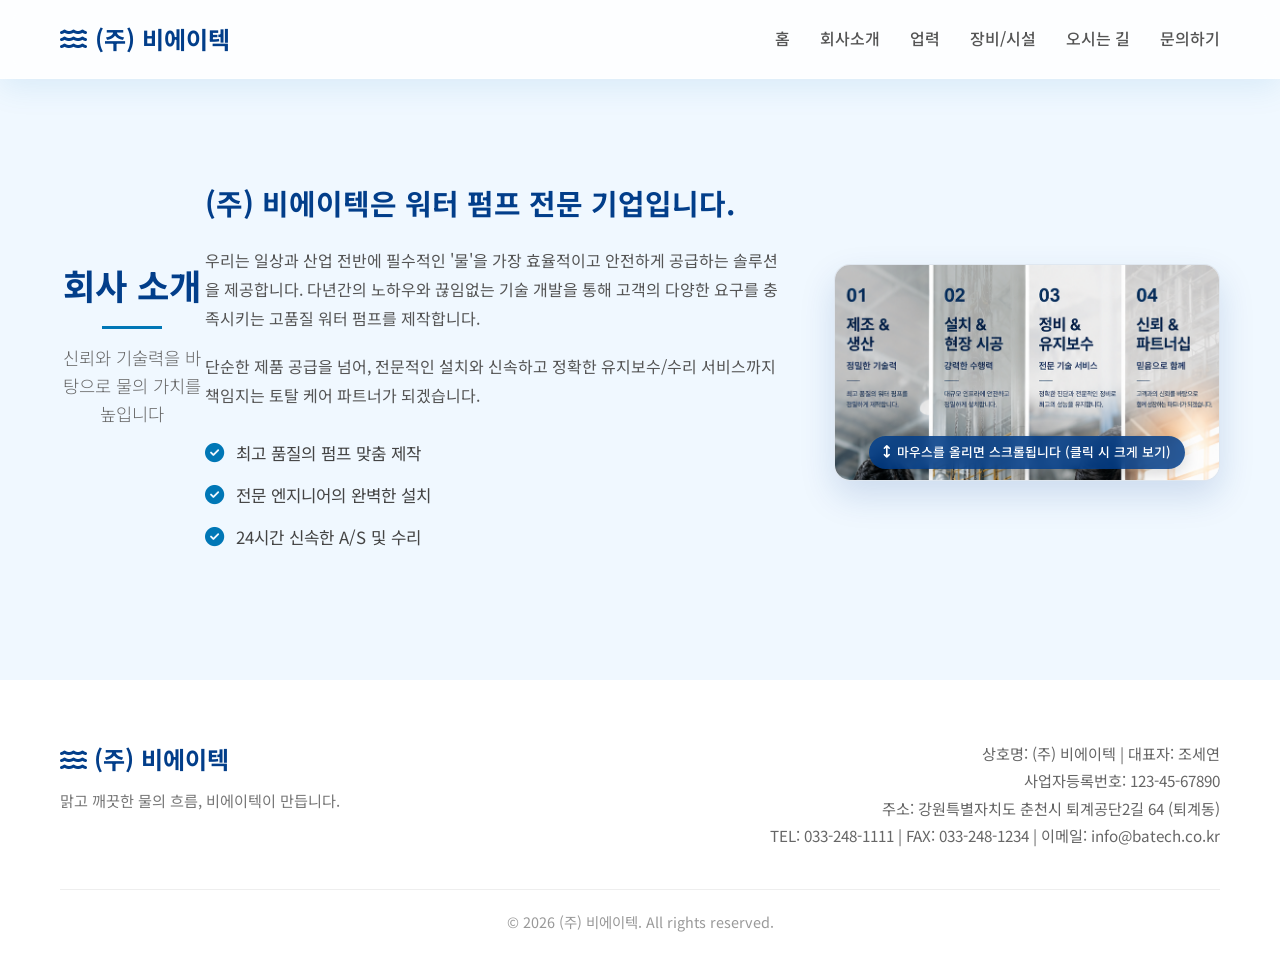
==== about.html @ a134749d "변경4" ====
<!DOCTYPE html>
<html lang="ko">
<head>
    <meta charset="UTF-8">
    <meta name="viewport" content="width=device-width, initial-scale=1.0">
    <title>(주) 비에이텍 | 회사소개</title>
    <link rel="stylesheet" href="style.css">
    <link rel="preconnect" href="https://fonts.googleapis.com">
    <link rel="preconnect" href="https://fonts.gstatic.com" crossorigin>
    <link href="https://fonts.googleapis.com/css2?family=Noto+Sans+KR:wght@300;400;500;700&display=swap" rel="stylesheet">
    <link rel="stylesheet" href="https://cdnjs.cloudflare.com/ajax/libs/font-awesome/6.4.0/css/all.min.css">
</head>
<body>
    <header id="header">
        <div class="container">
            <div class="logo">
                <a href="index.html"><i class="fa-solid fa-water"></i> (주) 비에이텍</a>
            </div>
            <nav class="nav-menu">
                <ul>
                    <li><a href="index.html">홈</a></li>
                    <li><a href="about.html" class="active">회사소개</a></li>
                    <li><a href="history.html">업력</a></li>
                    <li><a href="facilities.html">장비/시설</a></li>
                    <li><a href="location.html">오시는 길</a></li>
                    <li><a href="contact.html">문의하기</a></li>
                </ul>
            </nav>
            <div class="mobile-menu-btn">
                <i class="fa-solid fa-bars"></i>
            </div>
        </div>
    </header>

    <main class="page-main">
        <section id="about" class="section">
            <div class="container">
                <div class="section-header reveal">
                    <h2>회사 소개</h2>
                    <p>신뢰와 기술력을 바탕으로 물의 가치를 높입니다</p>
                </div>
                <div class="about-content grid-2 reveal">
                    <div class="about-text">
                        <h3>(주) 비에이텍은 워터 펌프 전문 기업입니다.</h3>
                        <p>우리는 일상과 산업 전반에 필수적인 '물'을 가장 효율적이고 안전하게 공급하는 솔루션을 제공합니다. 다년간의 노하우와 끊임없는 기술 개발을 통해 고객의 다양한 요구를 충족시키는 고품질 워터 펌프를 제작합니다.</p>
                        <p>단순한 제품 공급을 넘어, 전문적인 설치와 신속하고 정확한 유지보수/수리 서비스까지 책임지는 토탈 케어 파트너가 되겠습니다.</p>
                        <ul class="feature-list">
                            <li><i class="fa-solid fa-check-circle"></i> 최고 품질의 펌프 맞춤 제작</li>
                            <li><i class="fa-solid fa-check-circle"></i> 전문 엔지니어의 완벽한 설치</li>
                            <li><i class="fa-solid fa-check-circle"></i> 24시간 신속한 A/S 및 수리</li>
                        </ul>
                    </div>
                    <div class="about-image">
                        <div class="interactive-16-9-container" id="about-image-container">
                            <img src="about-image.png" alt="(주) 비에이텍 서비스 소개" class="scrolling-img" id="about-scrolling-img">
                            <div class="container-overlay">
                                <div class="zoom-icon">
                                    <i class="fa-solid fa-magnifying-glass-plus"></i>
                                </div>
                            </div>
                            <div class="hover-badge">
                                <i class="fa-solid fa-arrows-up-down"></i> 마우스를 올리면 스크롤됩니다 (클릭 시 크게 보기)
                            </div>
                        </div>
                    </div>
                </div>
            </div>
        </section>
    </main>

    <footer>
        <div class="container">
            <div class="footer-content">
                <div class="footer-logo">
                    <h2><i class="fa-solid fa-water"></i> (주) 비에이텍</h2>
                    <p>맑고 깨끗한 물의 흐름, 비에이텍이 만듭니다.</p>
                </div>
                <div class="footer-info">
                    <p>상호명: (주) 비에이텍 | 대표자: 조세연</p>
                    <p>사업자등록번호: 123-45-67890</p>
                    <p>주소: 강원특별자치도 춘천시 퇴계공단2길 64 (퇴계동)</p>
                    <p>TEL: 033-248-1111 | FAX: 033-248-1234 | 이메일: info@batech.co.kr</p>
                </div>
            </div>
            <div class="footer-bottom">
                <p>&copy; 2026 (주) 비에이텍. All rights reserved.</p>
            </div>
        </div>
    </footer>

    <!-- Lightbox Modal -->
    <div id="lightbox" class="lightbox-modal">
        <div class="lightbox-content-wrapper">
            <button id="lightbox-close" class="lightbox-close-btn" aria-label="닫기">
                <i class="fa-solid fa-xmark"></i>
            </button>
            <div class="lightbox-scroll-container">
                <img src="about-image.png" alt="(주) 비에이텍 서비스 소개 상세" class="lightbox-img">
            </div>
            <div class="lightbox-caption">
                (주) 비에이텍 서비스 소개 상세 (마우스 스크롤하여 전체 보기)
            </div>
        </div>
    </div>

    <script src="script.js"></script>
</body>
</html>
---- style.css ----
/* CSS Variables */
:root {
    --primary-color: #0077b6;
    --primary-light: #0096c7;
    --primary-dark: #023e8a;
    --secondary-color: #48cae4;
    --text-color: #333333;
    --text-light: #f8f9fa;
    --bg-light: #f0f8ff;
    --glass-bg: rgba(255, 255, 255, 0.85);
    --glass-border: rgba(255, 255, 255, 0.2);
    --glass-shadow: 0 8px 32px 0 rgba(0, 119, 182, 0.1);
}

/* Global Styles */
* {
    margin: 0;
    padding: 0;
    box-sizing: border-box;
    font-family: 'Noto Sans KR', sans-serif;
}

body {
    color: var(--text-color);
    background-color: var(--bg-light);
    line-height: 1.6;
    overflow-x: hidden;
}

a {
    text-decoration: none;
    color: inherit;
    transition: color 0.3s ease;
}

ul {
    list-style: none;
}

.container {
    max-width: 1200px;
    margin: 0 auto;
    padding: 0 20px;
    display: flex;
    justify-content: space-between;
    align-items: center;
}

/* Header */
#header {
    position: fixed;
    top: 0;
    left: 0;
    width: 100%;
    z-index: 1000;
    padding: 20px 0;
    background: var(--glass-bg);
    backdrop-filter: blur(10px);
    -webkit-backdrop-filter: blur(10px);
    border-bottom: 1px solid var(--glass-border);
    box-shadow: var(--glass-shadow);
    transition: all 0.3s ease;
}

.logo a {
    font-size: 1.5rem;
    font-weight: 700;
    color: var(--primary-dark);
    display: flex;
    align-items: center;
    gap: 8px;
}

.nav-menu ul {
    display: flex;
    gap: 30px;
}

.nav-menu a {
    font-weight: 500;
    color: #555;
    position: relative;
    padding-bottom: 5px;
}

.nav-menu a::after {
    content: '';
    position: absolute;
    width: 0;
    height: 2px;
    bottom: 0;
    left: 0;
    background-color: var(--primary-color);
    transition: width 0.3s ease;
}

.nav-menu a:hover {
    color: var(--primary-color);
}

.nav-menu a:hover::after {
    width: 100%;
}

.mobile-menu-btn {
    display: none;
    font-size: 1.5rem;
    color: var(--primary-dark);
    cursor: pointer;
}

/* Hero Section */
.hero {
    position: relative;
    height: 100vh;
    display: flex;
    align-items: center;
    justify-content: center;
    background-image: url('물.png');
    background-size: cover;
    background-position: center;
    background-attachment: fixed;
    color: var(--text-light);
    text-align: center;
    padding-top: 80px; /* offset for header */
}

.hero-overlay {
    position: absolute;
    top: 0;
    left: 0;
    width: 100%;
    height: 100%;
    background: linear-gradient(135deg, rgba(2, 62, 138, 0.7) 0%, rgba(0, 119, 182, 0.4) 100%);
    z-index: 1;
}

.hero-content {
    position: relative;
    z-index: 2;
    max-width: 800px;
    padding: 0 20px;
    animation: fadeInUp 1s ease-out forwards;
}

.hero-content h1 {
    font-size: 4rem;
    font-weight: 700;
    margin-bottom: 20px;
    line-height: 1.2;
    text-shadow: 0 4px 15px rgba(0,0,0,0.3);
}

.highlight {
    color: var(--secondary-color);
    position: relative;
    display: inline-block;
}

.hero-content p {
    font-size: 1.2rem;
    font-weight: 300;
    margin-bottom: 40px;
    opacity: 0.9;
    text-shadow: 0 2px 10px rgba(0,0,0,0.3);
}

.btn-primary {
    display: inline-block;
    padding: 15px 40px;
    background: linear-gradient(90deg, var(--primary-color), var(--primary-light));
    color: white;
    font-size: 1.1rem;
    font-weight: 500;
    border-radius: 50px;
    box-shadow: 0 10px 20px rgba(0, 119, 182, 0.3);
    transition: transform 0.3s ease, box-shadow 0.3s ease;
}

.btn-primary:hover {
    transform: translateY(-3px);
    box-shadow: 0 15px 25px rgba(0, 119, 182, 0.5);
    color: white;
}

/* Wave Animation */
.wave-container {
    position: absolute;
    bottom: 0;
    left: 0;
    width: 100%;
    overflow: hidden;
    line-height: 0;
    z-index: 2;
}

.waves {
    position: relative;
    width: 100%;
    height: 15vh;
    margin-bottom: -7px;
    min-height: 100px;
    max-height: 150px;
}

.parallax > use {
    animation: move-forever 25s cubic-bezier(.55,.5,.45,.5) infinite;
}
.parallax > use:nth-child(1) { animation-delay: -2s; animation-duration: 7s; }
.parallax > use:nth-child(2) { animation-delay: -3s; animation-duration: 10s; }
.parallax > use:nth-child(3) { animation-delay: -4s; animation-duration: 13s; }
.parallax > use:nth-child(4) { animation-delay: -5s; animation-duration: 20s; }

@keyframes move-forever {
    0% { transform: translate3d(-90px,0,0); }
    100% { transform: translate3d(85px,0,0); }
}

@keyframes fadeInUp {
    from {
        opacity: 0;
        transform: translateY(30px);
    }
    to {
        opacity: 1;
        transform: translateY(0);
    }
}

/* Footer */
footer {
    background-color: white;
    padding: 60px 0 20px;
    color: #555;
}

footer .container {
    flex-direction: column;
    align-items: flex-start;
}

.footer-content {
    display: flex;
    justify-content: space-between;
    width: 100%;
    margin-bottom: 40px;
    flex-wrap: wrap;
    gap: 30px;
}

.footer-logo h2 {
    color: var(--primary-dark);
    margin-bottom: 10px;
    font-size: 1.5rem;
}

.footer-logo p {
    font-size: 0.95rem;
    color: #777;
}

.footer-info {
    text-align: right;
}

.footer-info p {
    font-size: 0.95rem;
    line-height: 1.8;
    color: #666;
}

.footer-bottom {
    width: 100%;
    text-align: center;
    padding-top: 20px;
    border-top: 1px solid #eee;
    font-size: 0.9rem;
    color: #999;
}

/* Responsive */
@media (max-width: 768px) {
    .nav-menu { display: none; }
    .nav-menu.active {
        display: block !important;
        position: absolute;
        top: 100%;
        left: 0;
        width: 100%;
        background: var(--glass-bg);
        backdrop-filter: blur(10px);
        -webkit-backdrop-filter: blur(10px);
        border-bottom: 1px solid var(--glass-border);
        box-shadow: var(--glass-shadow);
        padding: 20px;
        z-index: 999;
    }
    .nav-menu.active ul {
        flex-direction: column;
        gap: 15px;
        align-items: center;
    }
    .mobile-menu-btn { display: block; }
    .hero-content h1 { font-size: 2.5rem; }
    .hero-content p { font-size: 1rem; }
    .footer-content { flex-direction: column; }
    .footer-info { text-align: left; }
    .waves { height: 40px; min-height: 40px; }
}

/* Page Layout & General Subpage Styles */
.page-main {
    padding-top: 100px;
    min-height: calc(100vh - 220px);
}
.section {
    padding: 80px 0;
}
.section-header {
    text-align: center;
    margin-bottom: 60px;
}
.section-header h2 {
    font-size: 2.2rem;
    color: var(--primary-dark);
    margin-bottom: 15px;
    font-weight: 700;
    position: relative;
    display: inline-block;
    padding-bottom: 15px;
}
.section-header h2::after {
    content: '';
    position: absolute;
    width: 60px;
    height: 3px;
    bottom: 0;
    left: 50%;
    transform: translateX(-50%);
    background-color: var(--primary-color);
}
.section-header p {
    font-size: 1.1rem;
    color: #666;
    font-weight: 300;
}
.grid-2 {
    display: grid;
    grid-template-columns: 1.2fr 0.8fr;
    gap: 50px;
    align-items: center;
}
@media (max-width: 992px) {
    .grid-2 {
        grid-template-columns: 1fr;
        gap: 40px;
    }
}

/* About Page Text & List Styles */
.about-text h3 {
    font-size: 1.8rem;
    color: var(--primary-dark);
    margin-bottom: 20px;
}
.about-text p {
    margin-bottom: 20px;
    color: #555;
    line-height: 1.8;
}
.feature-list {
    margin-top: 30px;
}
.feature-list li {
    display: flex;
    align-items: center;
    gap: 12px;
    margin-bottom: 15px;
    font-size: 1.05rem;
    color: #444;
}
.feature-list li i {
    color: var(--primary-color);
    font-size: 1.2rem;
}

/* 16:9 Interactive Scrolling Image Container */
.about-image {
    position: relative;
    width: 100%;
    max-width: 500px;
    margin: 0 auto;
}
.interactive-16-9-container {
    position: relative;
    width: 100%;
    aspect-ratio: 16 / 9;
    overflow: hidden;
    border-radius: 16px;
    box-shadow: 0 15px 35px rgba(2, 62, 138, 0.15);
    border: 1px solid rgba(2, 62, 138, 0.1);
    cursor: pointer;
    background-color: #f8fafc;
}
.scrolling-img {
    width: 100%;
    height: auto;
    position: absolute;
    top: 0;
    left: 0;
    transition: transform 8s cubic-bezier(0.25, 0.46, 0.45, 0.94); /* Smooth ease-out curve */
    pointer-events: none;
}
.hover-badge {
    position: absolute;
    bottom: 12px;
    left: 50%;
    transform: translateX(-50%);
    background: rgba(2, 62, 138, 0.85);
    color: white;
    padding: 6px 14px;
    border-radius: 30px;
    font-size: 0.8rem;
    font-weight: 500;
    pointer-events: none;
    backdrop-filter: blur(5px);
    -webkit-backdrop-filter: blur(5px);
    box-shadow: 0 4px 15px rgba(0,0,0,0.15);
    transition: opacity 0.3s ease, transform 0.3s ease;
    display: flex;
    align-items: center;
    gap: 6px;
    white-space: nowrap;
    z-index: 10;
}
.interactive-16-9-container:hover .hover-badge {
    opacity: 0;
    transform: translate(-50%, 10px);
}
.container-overlay {
    position: absolute;
    top: 0;
    left: 0;
    width: 100%;
    height: 100%;
    background: rgba(2, 62, 138, 0.08);
    opacity: 0;
    transition: opacity 0.3s ease;
    display: flex;
    align-items: center;
    justify-content: center;
    pointer-events: none;
    z-index: 5;
}
.interactive-16-9-container:hover .container-overlay {
    opacity: 1;
}
.zoom-icon {
    background: white;
    color: var(--primary-dark);
    width: 48px;
    height: 48px;
    border-radius: 50%;
    display: flex;
    align-items: center;
    justify-content: center;
    font-size: 1.1rem;
    box-shadow: 0 4px 12px rgba(0,0,0,0.15);
    transform: scale(0.8);
    transition: transform 0.3s cubic-bezier(0.175, 0.885, 0.32, 1.275);
}
.interactive-16-9-container:hover .zoom-icon {
    transform: scale(1);
}

/* Lightbox Modal */
.lightbox-modal {
    position: fixed;
    top: 0;
    left: 0;
    width: 100%;
    height: 100%;
    background-color: rgba(15, 23, 42, 0.95);
    z-index: 2000;
    display: none;
    opacity: 0;
    transition: opacity 0.3s ease;
    justify-content: center;
    align-items: center;
}
.lightbox-modal.active {
    display: flex;
    opacity: 1;
}
.lightbox-content-wrapper {
    position: relative;
    max-width: 90%;
    max-height: 90%;
    width: 500px;
    height: 100%;
    display: flex;
    flex-direction: column;
    align-items: center;
    justify-content: center;
}
.lightbox-scroll-container {
    max-height: 80vh;
    width: 100%;
    overflow-y: auto;
    display: flex;
    justify-content: center;
    border-radius: 12px;
    box-shadow: 0 25px 50px -12px rgba(0, 0, 0, 0.5);
    background: rgba(255,255,255,0.02);
    padding: 15px;
    border: 1px solid rgba(255, 255, 255, 0.1);
}
.lightbox-scroll-container::-webkit-scrollbar {
    width: 6px;
}
.lightbox-scroll-container::-webkit-scrollbar-track {
    background: rgba(255, 255, 255, 0.05);
}
.lightbox-scroll-container::-webkit-scrollbar-thumb {
    background: rgba(255, 255, 255, 0.2);
    border-radius: 4px;
}
.lightbox-scroll-container::-webkit-scrollbar-thumb:hover {
    background: rgba(255, 255, 255, 0.4);
}
.lightbox-img {
    width: 100%;
    height: auto;
    border-radius: 4px;
}
.lightbox-close-btn {
    position: absolute;
    top: -45px;
    right: 0;
    background: none;
    border: none;
    color: white;
    font-size: 2rem;
    cursor: pointer;
    transition: color 0.3s ease, transform 0.2s ease;
    display: flex;
    align-items: center;
    justify-content: center;
    width: 35px;
    height: 35px;
}
.lightbox-close-btn:hover {
    color: var(--secondary-color);
    transform: scale(1.1);
}
.lightbox-caption {
    color: #cbd5e1;
    margin-top: 15px;
    font-size: 0.9rem;
    text-align: center;
    font-weight: 300;
}

/* History (Timeline) Page Styles */
.timeline {
    position: relative;
    max-width: 800px;
    margin: 0 auto;
    padding: 40px 0;
}
.timeline::after {
    content: '';
    position: absolute;
    width: 2px;
    background-color: var(--primary-light);
    top: 0;
    bottom: 0;
    left: 50%;
    margin-left: -1px;
}
.timeline-item {
    padding: 10px 40px;
    position: relative;
    background-color: inherit;
    width: 50%;
    box-sizing: border-box;
}
.timeline-item:nth-child(even) {
    left: 50%;
}
.timeline-item:nth-child(odd) {
    left: 0;
    text-align: right;
}
.timeline-dot {
    width: 14px;
    height: 14px;
    position: absolute;
    background-color: white;
    border: 3px solid var(--primary-color);
    border-radius: 50%;
    top: 22px;
    z-index: 1;
    transition: all 0.3s ease;
}
.timeline-item:nth-child(even) .timeline-dot {
    left: -7px;
}
.timeline-item:nth-child(odd) .timeline-dot {
    right: -7px;
}
.timeline-item:hover .timeline-dot {
    background-color: var(--primary-light);
    transform: scale(1.3);
}
.timeline-content {
    padding: 20px 30px;
    background-color: white;
    position: relative;
    border-radius: 12px;
    box-shadow: 0 4px 20px rgba(0, 119, 182, 0.05);
    border: 1px solid rgba(0, 119, 182, 0.05);
    transition: transform 0.3s ease;
}
.timeline-item:hover .timeline-content {
    transform: translateY(-3px);
}
.timeline-content h3 {
    font-size: 1.4rem;
    color: var(--primary-dark);
    margin-bottom: 8px;
    font-weight: 700;
}
.timeline-content p {
    color: #666;
    font-size: 0.95rem;
}
@media (max-width: 768px) {
    .timeline::after {
        left: 31px;
    }
    .timeline-item {
        width: 100%;
        padding-left: 60px;
        padding-right: 20px;
    }
    .timeline-item:nth-child(even) {
        left: 0;
    }
    .timeline-item:nth-child(odd) {
        left: 0;
        text-align: left;
    }
    .timeline-item:nth-child(even) .timeline-dot,
    .timeline-item:nth-child(odd) .timeline-dot {
        left: 24px;
    }
}

/* Facilities Page Styles */
.gallery-grid {
    display: grid;
    grid-template-columns: repeat(2, 1fr);
    gap: 30px;
    max-width: 1000px;
    margin: 0 auto;
}
.gallery-item {
    border-radius: 16px;
    overflow: hidden;
    box-shadow: 0 5px 15px rgba(0,0,0,0.04);
    border: 1px solid rgba(0,0,0,0.02);
    transition: transform 0.3s cubic-bezier(0.25, 0.46, 0.45, 0.94), box-shadow 0.3s ease;
}
.gallery-item:hover {
    transform: translateY(-5px);
    box-shadow: 0 12px 25px rgba(0, 119, 182, 0.1);
}
.gallery-placeholder {
    height: 240px;
    background: linear-gradient(135deg, #e0f2fe 0%, #bae6fd 100%);
    display: flex;
    flex-direction: column;
    justify-content: center;
    align-items: center;
    gap: 15px;
    color: var(--primary-dark);
}
.gallery-placeholder i {
    font-size: 3rem;
    transition: transform 0.3s ease;
}
.gallery-item:hover .gallery-placeholder i {
    transform: scale(1.1);
}
.gallery-placeholder span {
    font-weight: 600;
    font-size: 1.1rem;
}
@media (max-width: 600px) {
    .gallery-grid {
        grid-template-columns: 1fr;
    }
}

/* Location Page Styles */
.location-container {
    max-width: 1000px;
    margin: 0 auto;
}
.map-wrapper {
    height: 400px;
    border-radius: 16px;
    overflow: hidden;
    box-shadow: 0 10px 25px rgba(0,0,0,0.05);
    border: 1px solid rgba(0,0,0,0.05);
}
.location-info {
    display: flex;
    flex-direction: column;
    gap: 25px;
}
.info-item {
    display: flex;
    gap: 20px;
    align-items: flex-start;
    padding: 15px;
    background-color: white;
    border-radius: 12px;
    box-shadow: 0 4px 15px rgba(0,0,0,0.02);
    border: 1px solid rgba(0,0,0,0.02);
}
.info-item i {
    font-size: 1.3rem;
    color: var(--primary-color);
    background-color: #e0f2fe;
    width: 44px;
    height: 44px;
    border-radius: 50%;
    display: flex;
    align-items: center;
    justify-content: center;
    flex-shrink: 0;
}
.info-item h4 {
    font-size: 1.1rem;
    color: var(--primary-dark);
    margin-bottom: 5px;
    font-weight: 600;
}
.info-item p {
    color: #666;
    font-size: 0.95rem;
    line-height: 1.5;
}

/* Contact Page Styles */
.contact-container {
    max-width: 1000px;
    margin: 0 auto;
}
.contact-details {
    display: flex;
    flex-direction: column;
    gap: 30px;
}
.contact-card {
    background-color: white;
    padding: 30px;
    border-radius: 16px;
    box-shadow: 0 4px 20px rgba(0,0,0,0.03);
    border: 1px solid rgba(0,0,0,0.02);
    text-align: center;
}
.contact-card i {
    font-size: 2rem;
    color: var(--primary-color);
    margin-bottom: 15px;
}
.contact-card h3 {
    font-size: 1.3rem;
    color: var(--primary-dark);
    margin-bottom: 10px;
}
.contact-card p {
    font-size: 1.5rem;
    color: var(--primary-color);
    font-weight: 700;
    margin-bottom: 5px;
}
.contact-card span {
    color: #888;
    font-size: 0.85rem;
}
.contact-form {
    background-color: white;
    padding: 40px;
    border-radius: 16px;
    box-shadow: 0 10px 30px rgba(0,0,0,0.05);
    border: 1px solid rgba(0,0,0,0.02);
}
.form-group {
    margin-bottom: 20px;
}
.form-group label {
    display: block;
    font-weight: 500;
    margin-bottom: 8px;
    color: #444;
}
.form-group input,
.form-group select,
.form-group textarea {
    width: 100%;
    padding: 12px 15px;
    border: 1px solid #e2e8f0;
    border-radius: 8px;
    font-size: 0.95rem;
    transition: border-color 0.3s ease, box-shadow 0.3s ease;
}
.form-group input:focus,
.form-group select:focus,
.form-group textarea:focus {
    outline: none;
    border-color: var(--primary-color);
    box-shadow: 0 0 0 3px rgba(0, 119, 182, 0.1);
}
.btn-block {
    width: 100%;
    display: block;
    text-align: center;
    border: none;
    cursor: pointer;
}

/* Scroll reveal animations class */
.reveal {
    opacity: 0;
    transform: translateY(30px);
    transition: opacity 0.8s cubic-bezier(0.25, 0.46, 0.45, 0.94), transform 0.8s cubic-bezier(0.25, 0.46, 0.45, 0.94);
}
.reveal.active {
    opacity: 1;
    transform: translateY(0);
}

/* Helper classes */
.bg-light {
    background-color: #f8fafc;
}

/* History Assets Section Styles */
#history-assets {
    padding: 80px 0;
    background-color: white;
}
.flex-column {
    flex-direction: column;
    align-items: center;
    width: 100%;
}
.assets-grid {
    display: grid;
    grid-template-columns: repeat(3, 1fr);
    gap: 30px;
    width: 100%;
    margin-top: 20px;
}
.assets-item {
    display: flex;
    flex-direction: column;
    align-items: center;
}
.assets-item h3 {
    font-size: 1.3rem;
    color: var(--primary-dark);
    margin-bottom: 25px;
    font-weight: 600;
    text-align: center;
}

/* Certificate Overlay Styling with Container Queries */
.certificate-wrapper {
    position: relative;
    width: 100%;
    max-width: 480px;
    margin: 0 auto;
    cursor: pointer;
}
.certificate-card {
    container-type: inline-size;
    position: relative;
    width: 100%;
    aspect-ratio: 1 / 1.414;
    background-image: url('certificate.png');
    background-size: cover;
    background-position: center;
    border-radius: 16px;
    box-shadow: 0 15px 35px rgba(2, 62, 138, 0.15);
    border: 1px solid rgba(2, 62, 138, 0.1);
    box-sizing: border-box;
    font-family: 'Noto Sans KR', sans-serif;
    color: #111;
    transition: transform 0.3s cubic-bezier(0.25, 0.46, 0.45, 0.94), box-shadow 0.3s ease;
}
.certificate-wrapper:hover .certificate-card {
    transform: translateY(-5px);
    box-shadow: 0 20px 40px rgba(2, 62, 138, 0.25);
}
.certificate-wrapper .hover-badge {
    opacity: 0.85;
    bottom: 12px;
}
.certificate-wrapper:hover .hover-badge {
    opacity: 0;
    transform: translate(-50%, 10px);
}

/* Certificate Text Layout */
.cert-no {
    position: absolute;
    top: 7.2%;
    right: 8.5%;
    font-size: 2.8cqw;
    color: #555;
    font-weight: 300;
}
.cert-serial {
    position: absolute;
    top: 14.5%;
    left: 8.5%;
    font-size: 3.2cqw;
    font-weight: 500;
    color: #222;
}
.cert-title {
    position: absolute;
    top: 19.8%;
    left: 50%;
    transform: translateX(-50%);
    width: 83%;
    text-align: center;
    font-size: 5cqw;
    font-weight: 700;
    letter-spacing: 0.1cqw;
    color: #000;
    padding-bottom: 2%;
}
.cert-details {
    position: absolute;
    top: 31.5%;
    left: 8.5%;
    width: 83%;
    display: flex;
    flex-direction: column;
    gap: 3.8cqw;
}
.cert-row {
    display: flex;
    font-size: 3.7cqw;
    line-height: 1.4;
    align-items: flex-start;
}
.cert-label {
    width: 20%;
    font-weight: 700;
    color: #000;
    text-align-last: justify;
    margin-right: 2%;
}
.cert-value {
    width: 78%;
    font-weight: 500;
    color: #222;
    word-break: keep-all;
}
.cert-body {
    position: absolute;
    top: 60.5%;
    left: 8.5%;
    width: 83%;
    font-size: 3.8cqw;
    line-height: 1.8;
    text-align: justify;
    text-indent: 4cqw;
    font-weight: 500;
    color: #222;
    word-break: keep-all;
}
.cert-date {
    position: absolute;
    top: 78.5%;
    left: 50%;
    transform: translateX(-50%);
    font-size: 4cqw;
    font-weight: 700;
    letter-spacing: 0.2cqw;
    color: #111;
}

@media (max-width: 992px) {
    .assets-grid {
        grid-template-columns: repeat(2, 1fr);
        gap: 30px;
    }
}

@media (max-width: 768px) {
    .assets-grid {
        grid-template-columns: 1fr;
        gap: 40px;
    }
}

/* KC Certificate Styles */
#kc-card {
    background-image: url('kc.png');
}

/* ISO 9001 Certificate Styles */
#iso9001-card {
    background-image: url('iso9001.webp');
}
.kc-paper-size {
    display: none;
}

/* History layout customization for single line map */
.history-map-wrapper {
    width: 100%;
    max-width: 900px;
    margin: 0 auto 50px auto;
}
.history-map-wrapper h3 {
    font-size: 1.3rem;
    color: var(--primary-dark);
    margin-bottom: 25px;
    font-weight: 600;
    text-align: center;
}

/* Certificate Download Actions */
.certificate-actions {
    margin-top: 20px;
    width: 100%;
    display: flex;
    justify-content: center;
}
.btn-cert-download {
    display: inline-flex;
    align-items: center;
    gap: 8px;
    padding: 10px 24px;
    background-color: var(--primary-color);
    color: white;
    font-size: 0.95rem;
    font-weight: 500;
    border-radius: 8px;
    box-shadow: 0 4px 10px rgba(0, 119, 182, 0.15);
    transition: background-color 0.3s ease, transform 0.2s ease, box-shadow 0.3s ease;
    border: none;
    cursor: pointer;
    text-decoration: none;
}
.btn-cert-download:hover {
    background-color: var(--primary-dark);
    transform: translateY(-2px);
    box-shadow: 0 6px 15px rgba(0, 119, 182, 0.25);
    color: white;
}
.btn-cert-download i {
    font-size: 1.1rem;
}
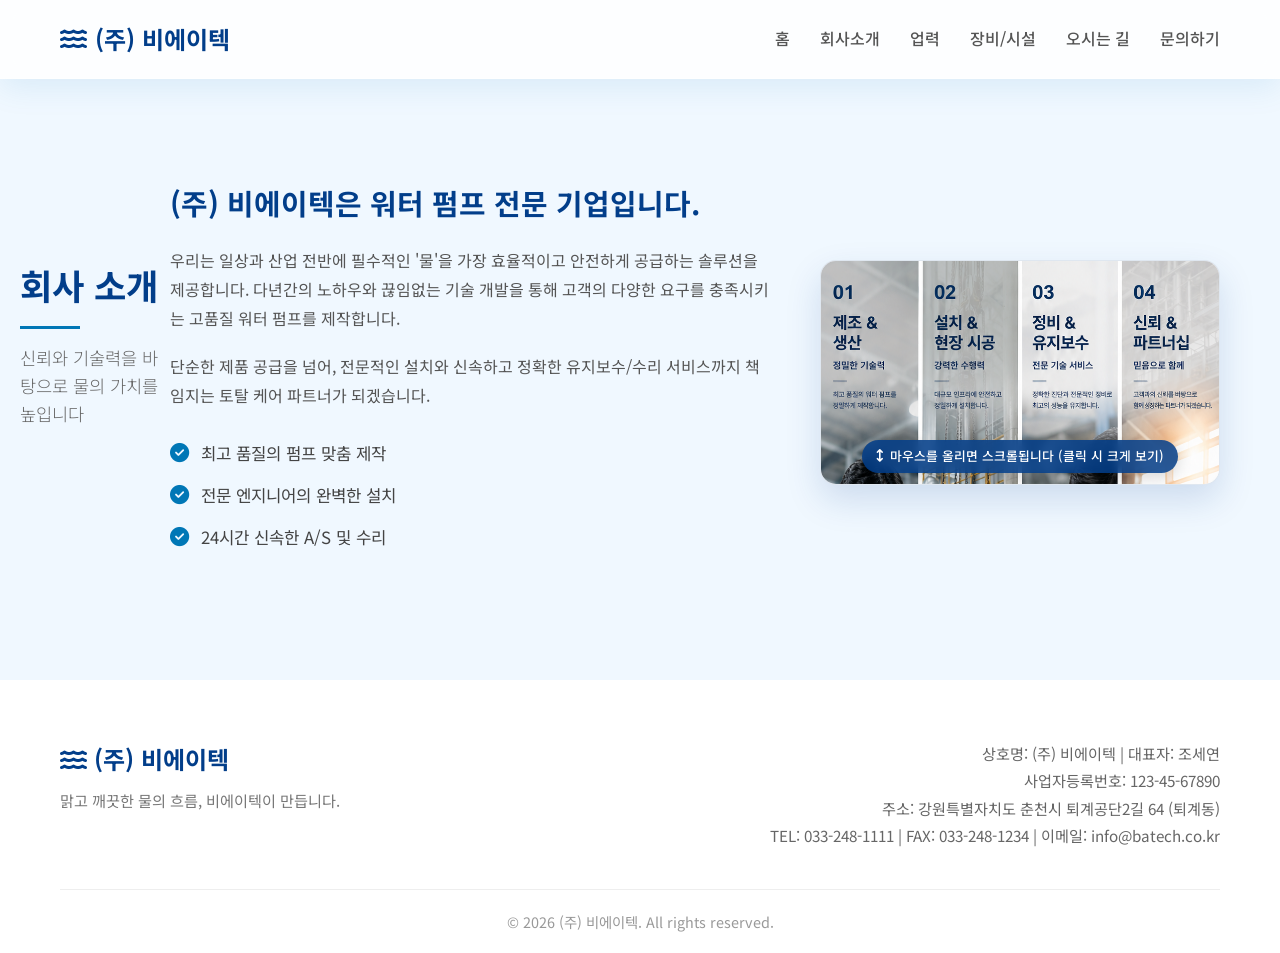
==== commit 75a2e76f: "변경5" ====
--- a/about.html
+++ b/about.html
@@ -35,7 +35,7 @@
     <main class="page-main">
         <section id="about" class="section">
             <div class="container">
-                <div class="section-header reveal">
+                <div class="section-header reveal section-header-left">
                     <h2>회사 소개</h2>
                     <p>신뢰와 기술력을 바탕으로 물의 가치를 높입니다</p>
                 </div>
--- a/style.css
+++ b/style.css
@@ -344,6 +344,16 @@
     color: #666;
     font-weight: 300;
 }
+.section-header-left {
+    text-align: left;
+}
+.section-header-left h2::after {
+    left: 0;
+    transform: none;
+}
+#about .section-header-left {
+    margin-left: -40px;
+}
 .grid-2 {
     display: grid;
     grid-template-columns: 1.2fr 0.8fr;
@@ -1072,3 +1082,198 @@
     font-size: 1.1rem;
 }
 
+/* Helper */
+.hidden {
+    display: none !important;
+}
+.border-top {
+    border-top: 1px solid rgba(0, 119, 182, 0.08);
+}
+
+/* Maintenance Guide Cards */
+.guides-grid {
+    display: grid;
+    grid-template-columns: repeat(3, 1fr);
+    gap: 24px;
+    width: 100%;
+    max-width: 1000px;
+    margin: 0 auto;
+}
+.guide-card {
+    display: flex;
+    flex-direction: column;
+    align-items: center;
+    text-align: center;
+    padding: 32px 24px;
+    background: white;
+    border-radius: 16px;
+    box-shadow: 0 5px 15px rgba(0, 0, 0, 0.04);
+    border: 1px solid rgba(0, 119, 182, 0.08);
+    transition: transform 0.3s cubic-bezier(0.25, 0.46, 0.45, 0.94), box-shadow 0.3s ease;
+    color: var(--text-color);
+}
+.guide-card:hover {
+    transform: translateY(-5px);
+    box-shadow: 0 12px 25px rgba(0, 119, 182, 0.12);
+    color: var(--text-color);
+}
+.guide-card-icon {
+    width: 64px;
+    height: 64px;
+    border-radius: 50%;
+    background: linear-gradient(135deg, #e0f2fe 0%, #bae6fd 100%);
+    display: flex;
+    align-items: center;
+    justify-content: center;
+    margin-bottom: 16px;
+    color: var(--primary-dark);
+    font-size: 1.6rem;
+    transition: transform 0.3s ease;
+}
+.guide-card:hover .guide-card-icon {
+    transform: scale(1.08);
+}
+.guide-card h3 {
+    font-size: 1.15rem;
+    font-weight: 600;
+    color: var(--primary-dark);
+    margin-bottom: 6px;
+}
+.guide-card p {
+    font-size: 0.9rem;
+    color: #666;
+    margin-bottom: 16px;
+}
+.guide-card-action {
+    font-size: 0.9rem;
+    font-weight: 500;
+    color: var(--primary-color);
+    display: inline-flex;
+    align-items: center;
+    gap: 6px;
+    margin-top: auto;
+}
+.guide-card-action i {
+    transition: transform 0.3s ease;
+}
+.guide-card:hover .guide-card-action i {
+    transform: translateX(4px);
+}
+
+@media (max-width: 992px) {
+    .guides-grid {
+        grid-template-columns: repeat(2, 1fr);
+    }
+}
+@media (max-width: 600px) {
+    .guides-grid {
+        grid-template-columns: 1fr;
+    }
+}
+
+/* Guide Viewer Page */
+.guide-viewer-main {
+    background-color: #f0f8ff;
+}
+.guide-viewer-section {
+    padding: 40px 0 80px;
+}
+.guide-viewer-header {
+    width: 100%;
+    max-width: 1100px;
+    margin-bottom: 24px;
+}
+.guide-back-link {
+    display: inline-flex;
+    align-items: center;
+    gap: 8px;
+    font-size: 0.95rem;
+    font-weight: 500;
+    color: var(--primary-color);
+    margin-bottom: 16px;
+    transition: color 0.3s ease;
+}
+.guide-back-link:hover {
+    color: var(--primary-dark);
+}
+.guide-viewer-header h2 {
+    font-size: 1.8rem;
+    color: var(--primary-dark);
+    font-weight: 700;
+}
+.guide-viewer-frame {
+    width: 100%;
+    max-width: 1100px;
+    height: calc(100vh - 280px);
+    min-height: 500px;
+    background: white;
+    border-radius: 16px;
+    box-shadow: 0 10px 30px rgba(0, 119, 182, 0.1);
+    border: 1px solid rgba(0, 119, 182, 0.1);
+    overflow: hidden;
+}
+.guide-pdf-iframe {
+    width: 100%;
+    height: 100%;
+    border: none;
+}
+.guide-hwp-panel {
+    width: 100%;
+    max-width: 600px;
+    background: white;
+    border-radius: 16px;
+    box-shadow: 0 10px 30px rgba(0, 119, 182, 0.1);
+    border: 1px solid rgba(0, 119, 182, 0.1);
+    padding: 48px 32px;
+}
+.guide-hwp-content {
+    display: flex;
+    flex-direction: column;
+    align-items: center;
+    text-align: center;
+}
+.guide-hwp-icon {
+    width: 80px;
+    height: 80px;
+    border-radius: 50%;
+    background: linear-gradient(135deg, #e0f2fe 0%, #bae6fd 100%);
+    display: flex;
+    align-items: center;
+    justify-content: center;
+    font-size: 2rem;
+    color: var(--primary-dark);
+    margin-bottom: 24px;
+}
+.guide-hwp-content h3 {
+    font-size: 1.3rem;
+    color: var(--primary-dark);
+    margin-bottom: 16px;
+    font-weight: 600;
+}
+.guide-hwp-desc {
+    font-size: 0.95rem;
+    color: #666;
+    line-height: 1.7;
+    margin-bottom: 28px;
+    word-break: keep-all;
+}
+.guide-error {
+    display: flex;
+    flex-direction: column;
+    align-items: center;
+    text-align: center;
+    gap: 16px;
+    padding: 48px;
+    background: white;
+    border-radius: 16px;
+    max-width: 500px;
+}
+.guide-error i {
+    font-size: 2.5rem;
+    color: #e74c3c;
+}
+.guide-error p {
+    font-size: 1.1rem;
+    color: #555;
+}
+
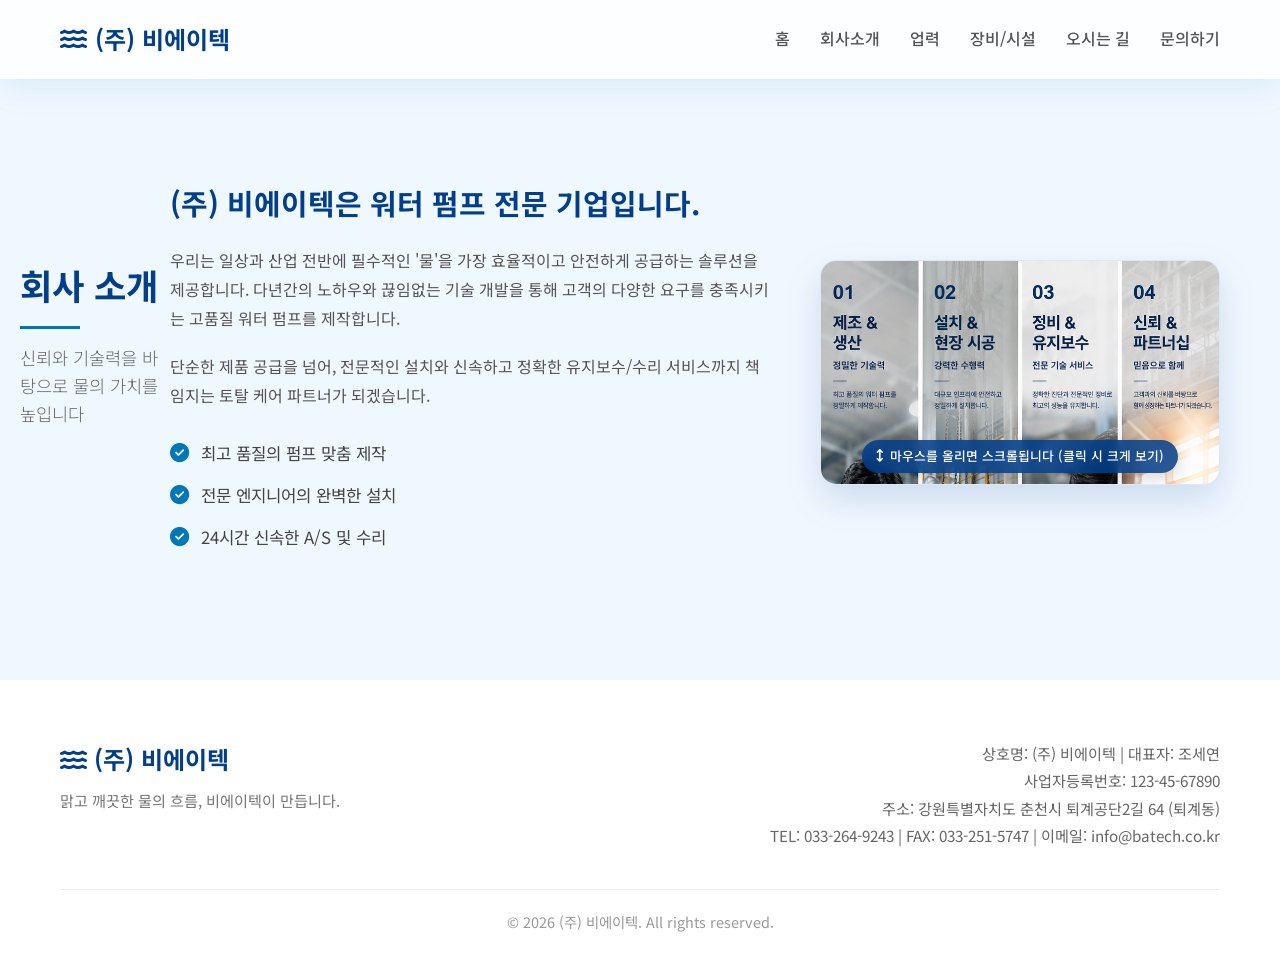
==== commit 78babedf: "변경5" ====
--- a/about.html
+++ b/about.html
@@ -79,7 +79,7 @@
                     <p>상호명: (주) 비에이텍 | 대표자: 조세연</p>
                     <p>사업자등록번호: 123-45-67890</p>
                     <p>주소: 강원특별자치도 춘천시 퇴계공단2길 64 (퇴계동)</p>
-                    <p>TEL: 033-248-1111 | FAX: 033-248-1234 | 이메일: info@batech.co.kr</p>
+                    <p>TEL: 033-264-9243 | FAX: 033-251-5747 | 이메일: info@batech.co.kr</p>
                 </div>
             </div>
             <div class="footer-bottom">
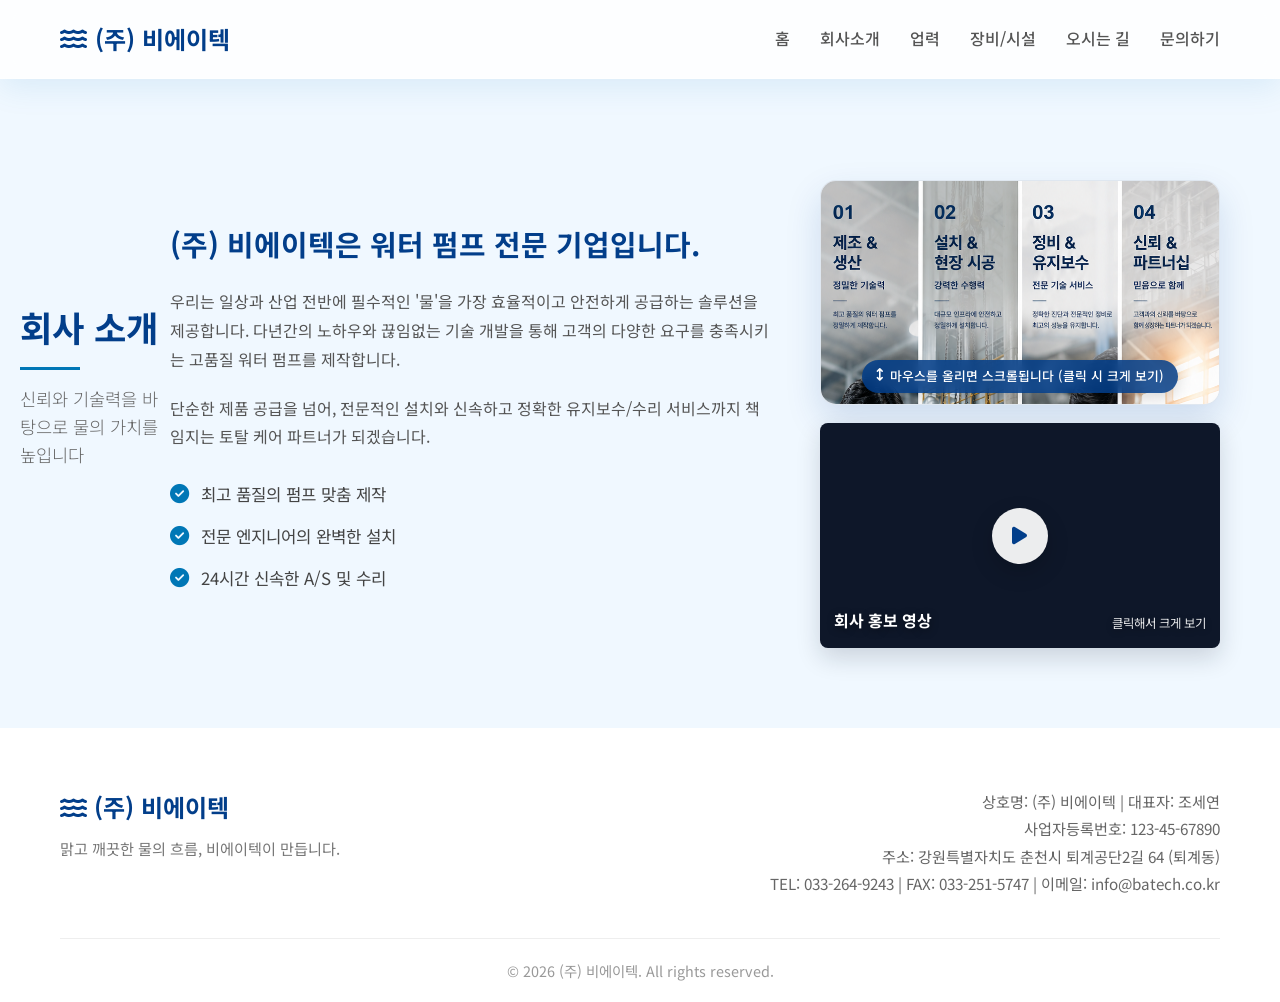
==== commit 0b070eba: "변경7" ====
--- a/about.html
+++ b/about.html
@@ -62,6 +62,16 @@
                                 <i class="fa-solid fa-arrows-up-down"></i> 마우스를 올리면 스크롤됩니다 (클릭 시 크게 보기)
                             </div>
                         </div>
+                        <div class="about-video-card video-lightbox-trigger" data-video="Industrial_pump_emerges_from_pond_202606080022_2.mp4" data-caption="비에이텍 회사 홍보 영상">
+                            <video src="Industrial_pump_emerges_from_pond_202606080022_2.mp4" preload="metadata" muted playsinline></video>
+                            <div class="video-play-overlay">
+                                <i class="fa-solid fa-play"></i>
+                            </div>
+                            <div class="video-label">
+                                <span>회사 홍보 영상</span>
+                                <small>클릭해서 크게 보기</small>
+                            </div>
+                        </div>
                     </div>
                 </div>
             </div>
--- a/style.css
+++ b/style.css
@@ -482,6 +482,80 @@
 .interactive-16-9-container:hover .zoom-icon {
     transform: scale(1);
 }
+.about-video-card {
+    position: relative;
+    width: 100%;
+    margin-top: 18px;
+    aspect-ratio: 16 / 9;
+    overflow: hidden;
+    border-radius: 8px;
+    background: #0f172a;
+    cursor: pointer;
+    box-shadow: 0 10px 24px rgba(15, 23, 42, 0.16);
+}
+.about-video-card video {
+    width: 100%;
+    height: 100%;
+    display: block;
+    object-fit: cover;
+    pointer-events: none;
+}
+.video-play-overlay {
+    position: absolute;
+    inset: 0;
+    display: flex;
+    align-items: center;
+    justify-content: center;
+    color: #fff;
+    background: rgba(15, 23, 42, 0.18);
+    transition: background-color 0.25s ease;
+}
+.video-play-overlay i {
+    width: 56px;
+    height: 56px;
+    border-radius: 50%;
+    display: inline-flex;
+    align-items: center;
+    justify-content: center;
+    background: rgba(255, 255, 255, 0.92);
+    color: var(--primary-dark);
+    font-size: 1.25rem;
+    box-shadow: 0 8px 22px rgba(0, 0, 0, 0.18);
+}
+.about-video-card:hover .video-play-overlay {
+    background: rgba(15, 23, 42, 0.28);
+}
+.video-label {
+    position: absolute;
+    left: 14px;
+    right: 14px;
+    bottom: 14px;
+    z-index: 2;
+    display: flex;
+    align-items: flex-end;
+    justify-content: space-between;
+    gap: 12px;
+    color: #fff;
+    text-shadow: 0 2px 8px rgba(0, 0, 0, 0.45);
+}
+.video-label span {
+    font-weight: 700;
+}
+.video-label small {
+    font-size: 0.78rem;
+    opacity: 0.9;
+    white-space: nowrap;
+}
+.lightbox-video {
+    width: 100%;
+    aspect-ratio: 16 / 9;
+    height: auto;
+    max-height: 78vh;
+    object-fit: contain;
+    border-radius: 6px;
+    background: #000;
+    display: block;
+}
 
 /* Lightbox Modal */
 .lightbox-modal {
@@ -504,18 +578,19 @@
 }
 .lightbox-content-wrapper {
     position: relative;
-    max-width: 90%;
-    max-height: 90%;
-    width: 500px;
-    height: 100%;
+    max-width: min(94vw, 1100px);
+    max-height: 92vh;
+    width: auto;
+    height: auto;
     display: flex;
     flex-direction: column;
     align-items: center;
     justify-content: center;
 }
 .lightbox-scroll-container {
-    max-height: 80vh;
-    width: 100%;
+    max-height: 82vh;
+    max-width: 94vw;
+    width: auto;
     overflow-y: auto;
     display: flex;
     justify-content: center;
@@ -525,6 +600,10 @@
     padding: 15px;
     border: 1px solid rgba(255, 255, 255, 0.1);
 }
+.lightbox-scroll-container.video-mode {
+    width: min(94vw, 1100px);
+    overflow: hidden;
+}
 .lightbox-scroll-container::-webkit-scrollbar {
     width: 6px;
 }
@@ -539,8 +618,11 @@
     background: rgba(255, 255, 255, 0.4);
 }
 .lightbox-img {
-    width: 100%;
+    max-width: 100%;
+    max-height: 78vh;
+    width: auto;
     height: auto;
+    object-fit: contain;
     border-radius: 4px;
 }
 .lightbox-close-btn {
@@ -668,6 +750,120 @@
 }
 
 /* Facilities Page Styles */
+#facilities .container {
+    flex-direction: column;
+    align-items: stretch;
+}
+.facility-tabs {
+    display: flex;
+    flex-wrap: wrap;
+    justify-content: center;
+    gap: 10px;
+    margin: 6px auto 20px;
+}
+.facility-tab {
+    display: inline-flex;
+    align-items: center;
+    gap: 8px;
+    min-height: 44px;
+    padding: 10px 18px;
+    border: 1px solid rgba(0, 119, 182, 0.18);
+    border-radius: 999px;
+    background: #fff;
+    color: var(--primary-dark);
+    font: inherit;
+    font-weight: 600;
+    cursor: pointer;
+    transition: background-color 0.2s ease, color 0.2s ease, transform 0.2s ease, box-shadow 0.2s ease;
+}
+.facility-tab:hover,
+.facility-tab.active {
+    background: var(--primary-color);
+    color: #fff;
+    box-shadow: 0 8px 18px rgba(0, 119, 182, 0.16);
+    transform: translateY(-1px);
+}
+.facility-panel {
+    display: none;
+}
+.facility-panel.active {
+    display: block;
+    margin-top: 12px;
+}
+.facility-panel-header {
+    display: none;
+    align-items: center;
+    gap: 16px;
+    max-width: 1000px;
+    margin: 0 auto 24px;
+}
+.facility-panel-header > i {
+    width: 52px;
+    height: 52px;
+    border-radius: 50%;
+    display: inline-flex;
+    align-items: center;
+    justify-content: center;
+    background: #e0f2fe;
+    color: var(--primary-color);
+    font-size: 1.35rem;
+    flex: 0 0 auto;
+}
+.facility-panel-header h3 {
+    margin-bottom: 4px;
+    color: var(--primary-dark);
+}
+.facility-panel-header p {
+    color: #64748b;
+}
+.facility-photo-grid {
+    display: grid;
+    grid-template-columns: repeat(auto-fit, minmax(220px, 1fr));
+    gap: 18px;
+    width: 100%;
+    min-width: 0;
+    max-width: 1000px;
+    margin: 0 auto;
+}
+.facility-photo-item {
+    position: relative;
+    min-height: 180px;
+    max-height: 280px;
+    border-radius: 8px;
+    overflow: hidden;
+    background: #e2e8f0;
+    box-shadow: 0 8px 20px rgba(15, 23, 42, 0.08);
+}
+.facility-photo-item.main-photo {
+    grid-column: span 2;
+}
+.facility-photo-item img {
+    width: 100%;
+    height: 100%;
+    object-fit: cover;
+    display: block;
+    transition: transform 0.35s ease;
+}
+.facility-photo-item:hover img {
+    transform: scale(1.04);
+}
+.facility-photo-item .photo-label {
+    position: absolute;
+    left: 14px;
+    right: 14px;
+    bottom: 14px;
+    z-index: 2;
+    color: #fff;
+    font-weight: 700;
+    text-shadow: 0 2px 8px rgba(0, 0, 0, 0.45);
+}
+.facility-photo-item .gallery-overlay {
+    opacity: 0;
+    transition: opacity 0.25s ease;
+}
+.facility-photo-item:hover .gallery-overlay {
+    opacity: 1;
+}
 .gallery-grid {
     display: grid;
     grid-template-columns: repeat(2, 1fr);
@@ -676,6 +872,7 @@
     margin: 0 auto;
 }
 .gallery-item {
+    position: relative;
     border-radius: 16px;
     overflow: hidden;
     box-shadow: 0 5px 15px rgba(0,0,0,0.04);
@@ -686,6 +883,42 @@
     transform: translateY(-5px);
     box-shadow: 0 12px 25px rgba(0, 119, 182, 0.1);
 }
+.facility-gallery-item {
+    cursor: pointer;
+    aspect-ratio: 4 / 3;
+}
+.gallery-img {
+    width: 100%;
+    height: 100%;
+    object-fit: cover;
+    display: block;
+    transition: transform 0.4s ease;
+}
+.facility-gallery-item:hover .gallery-img {
+    transform: scale(1.05);
+}
+.gallery-overlay {
+    position: absolute;
+    inset: 0;
+    background: linear-gradient(to top, rgba(2, 62, 138, 0.75) 0%, rgba(2, 62, 138, 0.1) 50%, transparent 100%);
+    display: flex;
+    flex-direction: column;
+    justify-content: flex-end;
+    align-items: center;
+    padding: 20px;
+    gap: 8px;
+    color: white;
+    pointer-events: none;
+}
+.gallery-overlay span {
+    font-weight: 600;
+    font-size: 1.1rem;
+    text-shadow: 0 2px 8px rgba(0, 0, 0, 0.3);
+}
+.gallery-overlay i {
+    font-size: 1.2rem;
+    opacity: 0.9;
+}
 .gallery-placeholder {
     height: 240px;
     background: linear-gradient(135deg, #e0f2fe 0%, #bae6fd 100%);
@@ -710,6 +943,26 @@
 @media (max-width: 600px) {
     .gallery-grid {
         grid-template-columns: 1fr;
+    }
+    .facility-tabs {
+        justify-content: stretch;
+    }
+    .facility-tab {
+        width: 100%;
+        justify-content: center;
+    }
+    .facility-photo-grid {
+        grid-template-columns: 1fr;
+    }
+    .facility-photo-item.main-photo {
+        grid-column: span 1;
+    }
+    .facility-photo-item {
+        min-height: 190px;
+        max-height: 240px;
+    }
+    .lightbox-scroll-container {
+        padding: 10px;
     }
 }
 
@@ -841,6 +1094,234 @@
     text-align: center;
     border: none;
     cursor: pointer;
+}
+
+/* Inquiry Board */
+.inquiry-search {
+    width: 100%;
+    max-width: 500px;
+    margin-bottom: 24px;
+}
+.inquiry-search-box {
+    display: flex;
+    align-items: center;
+    gap: 12px;
+    background: white;
+    padding: 12px 20px;
+    border-radius: 50px;
+    box-shadow: 0 4px 15px rgba(0, 0, 0, 0.04);
+    border: 1px solid rgba(0, 119, 182, 0.1);
+}
+.inquiry-search-box i {
+    color: var(--primary-color);
+}
+.inquiry-search-box input {
+    flex: 1;
+    border: none;
+    outline: none;
+    font-size: 0.95rem;
+    background: transparent;
+}
+.inquiry-board {
+    width: 100%;
+    max-width: 1000px;
+    background: white;
+    border-radius: 16px;
+    box-shadow: 0 5px 20px rgba(0, 0, 0, 0.04);
+    border: 1px solid rgba(0, 119, 182, 0.08);
+    overflow: hidden;
+}
+.inquiry-board-header {
+    padding: 20px 24px;
+    border-bottom: 1px solid #eee;
+    background: #fafbfc;
+}
+.inquiry-count {
+    font-size: 0.95rem;
+    color: #666;
+}
+.inquiry-count strong {
+    color: var(--primary-color);
+}
+.inquiry-table-wrapper {
+    overflow-x: auto;
+}
+.inquiry-table {
+    width: 100%;
+    border-collapse: collapse;
+    font-size: 0.95rem;
+}
+.inquiry-table th,
+.inquiry-table td {
+    padding: 16px 20px;
+    text-align: left;
+    border-bottom: 1px solid #f0f0f0;
+}
+.inquiry-table th {
+    background: #f8fafc;
+    font-weight: 600;
+    color: var(--primary-dark);
+    white-space: nowrap;
+}
+.inquiry-table tbody tr {
+    cursor: pointer;
+    transition: background-color 0.2s ease;
+}
+.inquiry-table tbody tr:hover {
+    background-color: #f0f8ff;
+}
+.inquiry-id {
+    font-weight: 600;
+    color: var(--primary-color);
+    white-space: nowrap;
+}
+.inquiry-status {
+    display: inline-block;
+    padding: 4px 12px;
+    background: #e0f2fe;
+    color: var(--primary-dark);
+    border-radius: 20px;
+    font-size: 0.85rem;
+    font-weight: 500;
+}
+.inquiry-empty {
+    display: flex;
+    flex-direction: column;
+    align-items: center;
+    text-align: center;
+    padding: 60px 24px;
+    color: #888;
+}
+.inquiry-empty i {
+    font-size: 2.5rem;
+    color: #ccc;
+    margin-bottom: 16px;
+}
+.inquiry-empty p {
+    font-size: 1.1rem;
+    color: #666;
+    margin-bottom: 8px;
+}
+.inquiry-empty span {
+    font-size: 0.9rem;
+}
+
+/* Inquiry Modals */
+.inquiry-modal {
+    position: fixed;
+    inset: 0;
+    background: rgba(0, 0, 0, 0.5);
+    display: flex;
+    align-items: center;
+    justify-content: center;
+    z-index: 2000;
+    padding: 20px;
+}
+.inquiry-modal-content {
+    background: white;
+    border-radius: 16px;
+    padding: 40px 32px;
+    max-width: 420px;
+    width: 100%;
+    text-align: center;
+    box-shadow: 0 20px 50px rgba(0, 0, 0, 0.2);
+    position: relative;
+}
+.inquiry-modal-icon {
+    width: 64px;
+    height: 64px;
+    border-radius: 50%;
+    display: flex;
+    align-items: center;
+    justify-content: center;
+    margin: 0 auto 20px;
+    font-size: 2rem;
+}
+.inquiry-modal-icon.success {
+    background: #d1fae5;
+    color: #059669;
+}
+.inquiry-modal-content h3 {
+    font-size: 1.4rem;
+    color: var(--primary-dark);
+    margin-bottom: 10px;
+}
+.inquiry-modal-desc {
+    color: #666;
+    margin-bottom: 24px;
+    font-size: 0.95rem;
+}
+.inquiry-modal-number {
+    background: #f0f8ff;
+    border-radius: 12px;
+    padding: 16px;
+    margin-bottom: 24px;
+}
+.inquiry-modal-number span {
+    display: block;
+    font-size: 0.85rem;
+    color: #888;
+    margin-bottom: 6px;
+}
+.inquiry-modal-number strong {
+    font-size: 1.2rem;
+    color: var(--primary-color);
+    letter-spacing: 0.5px;
+}
+.inquiry-detail-content {
+    max-width: 520px;
+    text-align: left;
+}
+.inquiry-modal-close {
+    position: absolute;
+    top: 16px;
+    right: 16px;
+    background: none;
+    border: none;
+    font-size: 1.3rem;
+    color: #999;
+    cursor: pointer;
+    padding: 4px;
+    transition: color 0.2s ease;
+}
+.inquiry-modal-close:hover {
+    color: #333;
+}
+.inquiry-detail-list {
+    margin-top: 20px;
+}
+.inquiry-detail-list dt {
+    font-size: 0.85rem;
+    color: #888;
+    margin-top: 16px;
+    margin-bottom: 4px;
+}
+.inquiry-detail-list dt:first-child {
+    margin-top: 0;
+}
+.inquiry-detail-list dd {
+    font-size: 0.95rem;
+    color: #333;
+    line-height: 1.5;
+}
+.inquiry-detail-list .inquiry-message {
+    background: #f8fafc;
+    padding: 12px 16px;
+    border-radius: 8px;
+    white-space: pre-wrap;
+    word-break: break-word;
+}
+
+@media (max-width: 768px) {
+    .inquiry-table th:nth-child(2),
+    .inquiry-table td:nth-child(2) {
+        display: none;
+    }
+    .inquiry-table th,
+    .inquiry-table td {
+        padding: 12px 14px;
+        font-size: 0.85rem;
+    }
 }
 
 /* Scroll reveal animations class */
@@ -1276,4 +1757,3 @@
     font-size: 1.1rem;
     color: #555;
 }
-
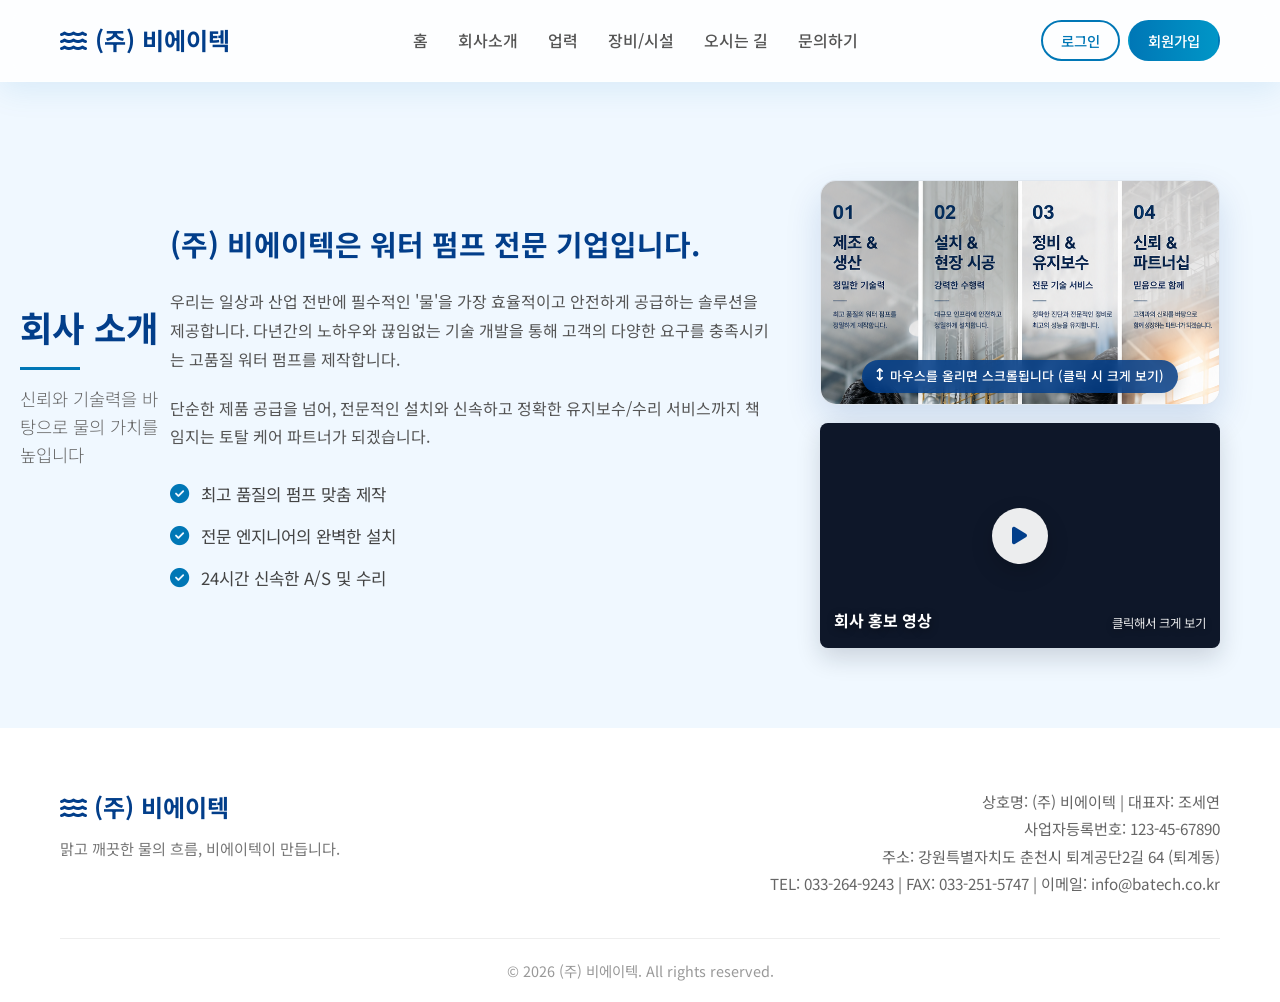
==== commit d2aa2314: "변경8" ====
--- a/about.html
+++ b/about.html
@@ -5,6 +5,7 @@
     <meta name="viewport" content="width=device-width, initial-scale=1.0">
     <title>(주) 비에이텍 | 회사소개</title>
     <link rel="stylesheet" href="style.css">
+    <link rel="stylesheet" href="auth.css">
     <link rel="preconnect" href="https://fonts.googleapis.com">
     <link rel="preconnect" href="https://fonts.gstatic.com" crossorigin>
     <link href="https://fonts.googleapis.com/css2?family=Noto+Sans+KR:wght@300;400;500;700&display=swap" rel="stylesheet">
@@ -26,6 +27,10 @@
                     <li><a href="contact.html">문의하기</a></li>
                 </ul>
             </nav>
+            <div class="nav-auth-buttons">
+                <a href="auth.html" class="btn-auth btn-login">로그인</a>
+                <a href="auth.html?tab=signup" class="btn-auth btn-signup">회원가입</a>
+            </div>
             <div class="mobile-menu-btn">
                 <i class="fa-solid fa-bars"></i>
             </div>
@@ -114,5 +119,6 @@
     </div>
 
     <script src="script.js"></script>
+    <script src="auth.js"></script>
 </body>
 </html>
--- a/auth.css
+++ b/auth.css
@@ -0,0 +1,317 @@
+/* Auth Page Styles */
+
+/* Nav Auth Buttons */
+.nav-auth-buttons {
+    display: flex;
+    gap: 8px;
+    align-items: center;
+}
+
+.btn-auth {
+    padding: 7px 18px;
+    border-radius: 50px;
+    font-size: 0.9rem;
+    font-weight: 500;
+    transition: all 0.3s ease;
+    cursor: pointer;
+}
+
+.btn-login {
+    color: var(--primary-color);
+    border: 2px solid var(--primary-color);
+    background: transparent;
+}
+
+.btn-login:hover,
+.btn-login.active-auth {
+    background: var(--primary-color);
+    color: white;
+}
+
+.btn-signup {
+    background: linear-gradient(90deg, var(--primary-color), var(--primary-light));
+    color: white;
+    border: 2px solid transparent;
+}
+
+.btn-signup:hover {
+    opacity: 0.85;
+    transform: translateY(-1px);
+}
+
+/* Auth Main */
+.auth-main {
+    min-height: 100vh;
+    display: flex;
+    align-items: center;
+    justify-content: center;
+    padding: 120px 20px 60px;
+    background: linear-gradient(135deg, #e0f4ff 0%, #f0f8ff 60%, #dbeeff 100%);
+}
+
+.auth-container {
+    width: 100%;
+    max-width: 480px;
+    background: white;
+    border-radius: 20px;
+    box-shadow: 0 20px 60px rgba(0, 119, 182, 0.15);
+    overflow: hidden;
+}
+
+/* Tabs */
+.auth-tabs {
+    display: flex;
+    background: var(--bg-light);
+    border-bottom: 1px solid #e0eaf4;
+}
+
+.auth-tab {
+    flex: 1;
+    padding: 16px;
+    font-size: 1rem;
+    font-weight: 600;
+    background: transparent;
+    border: none;
+    cursor: pointer;
+    color: #888;
+    transition: all 0.3s ease;
+    font-family: 'Noto Sans KR', sans-serif;
+}
+
+.auth-tab.active {
+    color: var(--primary-color);
+    background: white;
+    border-bottom: 3px solid var(--primary-color);
+}
+
+/* Form Wrapper */
+.auth-form-wrapper {
+    padding: 40px 40px 36px;
+}
+
+.auth-form-wrapper.hidden {
+    display: none;
+}
+
+.auth-header {
+    text-align: center;
+    margin-bottom: 30px;
+}
+
+.auth-icon {
+    font-size: 2.8rem;
+    color: var(--primary-color);
+    margin-bottom: 12px;
+    display: block;
+}
+
+.auth-header h2 {
+    font-size: 1.6rem;
+    font-weight: 700;
+    color: var(--primary-dark);
+    margin-bottom: 6px;
+}
+
+.auth-header p {
+    color: #888;
+    font-size: 0.9rem;
+}
+
+/* Form Elements */
+.form-group {
+    margin-bottom: 18px;
+}
+
+.form-group label {
+    display: block;
+    font-size: 0.9rem;
+    font-weight: 500;
+    color: #555;
+    margin-bottom: 6px;
+}
+
+.form-group label i {
+    color: var(--primary-color);
+    margin-right: 5px;
+}
+
+.form-group input[type="email"],
+.form-group input[type="text"],
+.form-group input[type="password"],
+.form-group input[type="tel"] {
+    width: 100%;
+    padding: 12px 16px;
+    border: 2px solid #e0eaf4;
+    border-radius: 10px;
+    font-size: 0.95rem;
+    font-family: 'Noto Sans KR', sans-serif;
+    color: var(--text-color);
+    transition: border-color 0.3s ease, box-shadow 0.3s ease;
+    background: #fafcff;
+}
+
+.form-group input:focus {
+    outline: none;
+    border-color: var(--primary-color);
+    box-shadow: 0 0 0 3px rgba(0, 119, 182, 0.1);
+    background: white;
+}
+
+.password-wrapper {
+    position: relative;
+}
+
+.password-wrapper input {
+    padding-right: 46px;
+}
+
+.toggle-pw {
+    position: absolute;
+    right: 12px;
+    top: 50%;
+    transform: translateY(-50%);
+    background: none;
+    border: none;
+    cursor: pointer;
+    color: #aaa;
+    font-size: 1rem;
+    transition: color 0.2s;
+}
+
+.toggle-pw:hover {
+    color: var(--primary-color);
+}
+
+.form-options {
+    display: flex;
+    justify-content: space-between;
+    align-items: center;
+    margin-bottom: 20px;
+    font-size: 0.875rem;
+}
+
+.checkbox-label {
+    display: flex !important;
+    align-items: center;
+    gap: 8px;
+    font-size: 0.875rem;
+    color: #666;
+    cursor: pointer;
+}
+
+.checkbox-label input[type="checkbox"] {
+    width: 16px;
+    height: 16px;
+    accent-color: var(--primary-color);
+    cursor: pointer;
+}
+
+.forgot-pw {
+    color: var(--primary-color);
+    font-size: 0.875rem;
+}
+
+.forgot-pw:hover {
+    text-decoration: underline;
+}
+
+.terms-link {
+    color: var(--primary-color);
+}
+
+.terms-link:hover {
+    text-decoration: underline;
+}
+
+.pw-match-msg {
+    font-size: 0.8rem;
+    margin-top: 4px;
+    display: block;
+}
+
+.pw-match-msg.match {
+    color: #2ecc71;
+}
+
+.pw-match-msg.no-match {
+    color: #e74c3c;
+}
+
+/* Submit Button */
+.btn-submit {
+    width: 100%;
+    padding: 14px;
+    background: linear-gradient(90deg, var(--primary-color), var(--primary-light));
+    color: white;
+    border: none;
+    border-radius: 10px;
+    font-size: 1rem;
+    font-weight: 600;
+    font-family: 'Noto Sans KR', sans-serif;
+    cursor: pointer;
+    transition: opacity 0.3s ease, transform 0.2s ease;
+    margin-top: 4px;
+}
+
+.btn-submit:hover {
+    opacity: 0.9;
+    transform: translateY(-1px);
+}
+
+.switch-hint {
+    text-align: center;
+    margin-top: 20px;
+    font-size: 0.875rem;
+    color: #888;
+}
+
+.switch-hint a {
+    color: var(--primary-color);
+    font-weight: 600;
+}
+
+.switch-hint a:hover {
+    text-decoration: underline;
+}
+
+/* Logged-in nav state */
+.nav-user-info {
+    display: flex;
+    align-items: center;
+    gap: 10px;
+}
+
+.nav-username {
+    font-size: 0.9rem;
+    font-weight: 500;
+    color: var(--primary-dark);
+}
+
+.btn-logout {
+    padding: 7px 18px;
+    border-radius: 50px;
+    font-size: 0.9rem;
+    font-weight: 500;
+    background: transparent;
+    border: 2px solid #ccc;
+    color: #666;
+    cursor: pointer;
+    transition: all 0.3s ease;
+    font-family: 'Noto Sans KR', sans-serif;
+}
+
+.btn-logout:hover {
+    border-color: #e74c3c;
+    color: #e74c3c;
+}
+
+/* Responsive */
+@media (max-width: 768px) {
+    .nav-auth-buttons {
+        display: none;
+    }
+
+    .auth-form-wrapper {
+        padding: 30px 24px;
+    }
+}
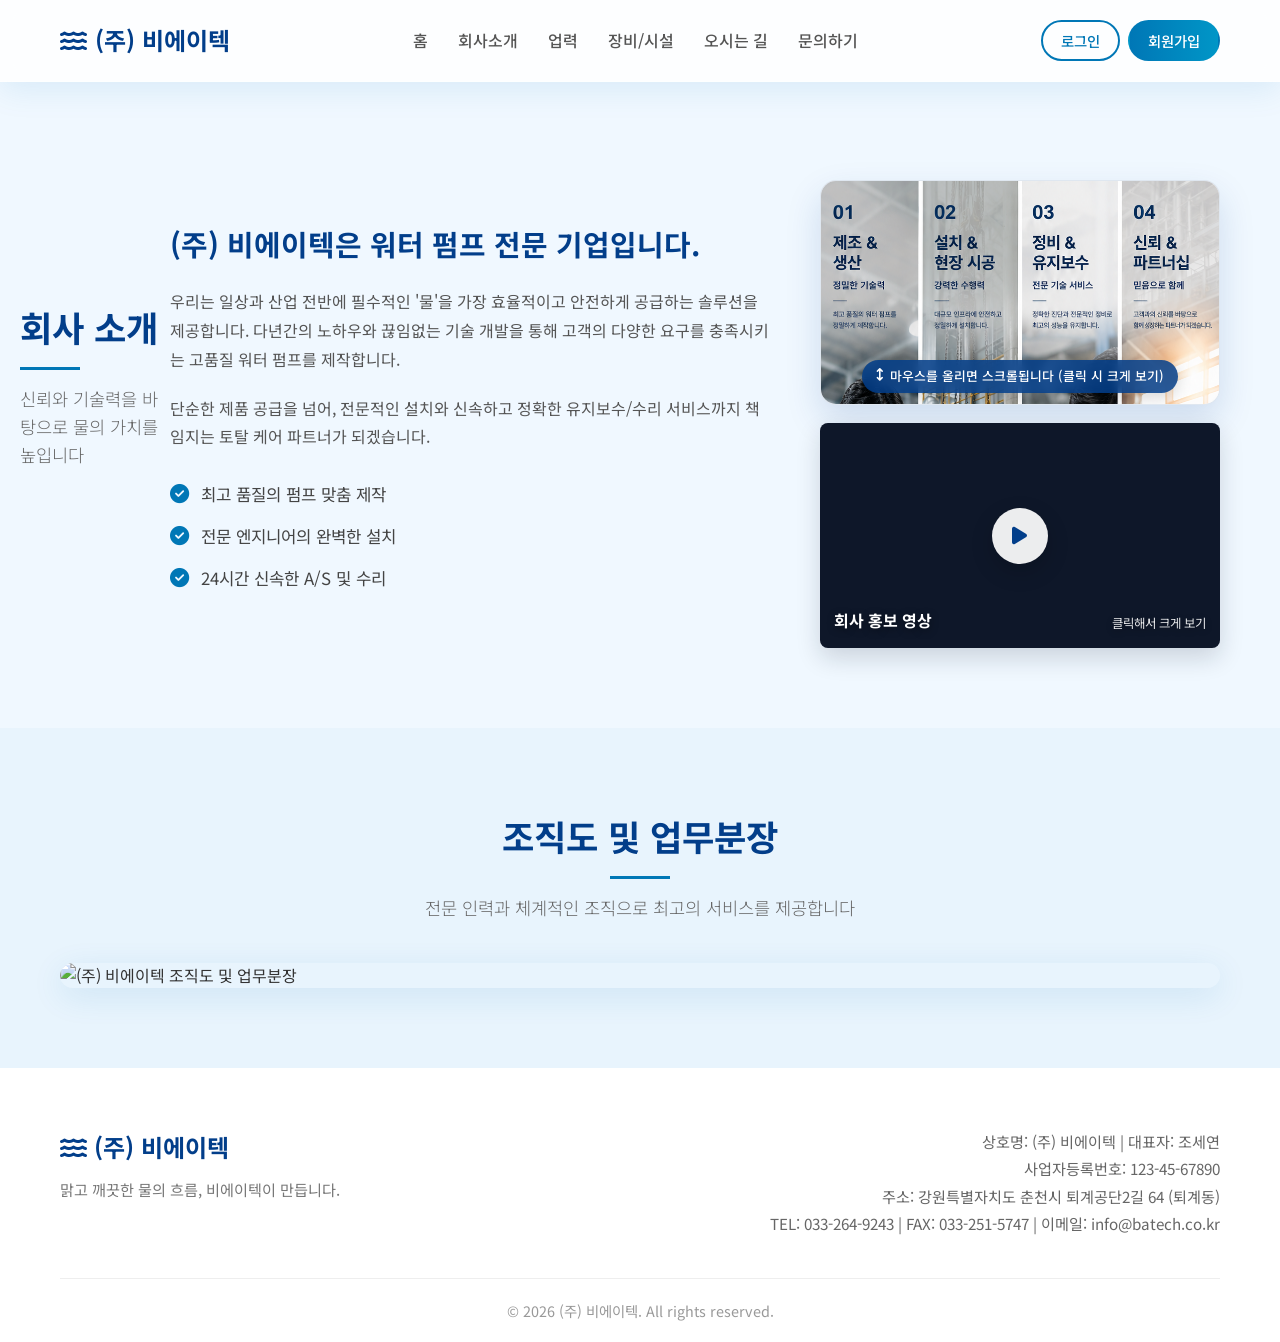
==== commit b3f01521: "변경9" ====
--- a/about.html
+++ b/about.html
@@ -81,6 +81,19 @@
                 </div>
             </div>
         </section>
+
+        <!-- 조직도 및 업무분장 섹션 -->
+        <section id="org-chart" class="section section-alt">
+            <div class="container" style="flex-direction: column; align-items: stretch;">
+                <div class="section-header reveal" style="text-align:center; margin-bottom: 40px;">
+                    <h2>조직도 및 업무분장</h2>
+                    <p>전문 인력과 체계적인 조직으로 최고의 서비스를 제공합니다</p>
+                </div>
+                <div class="org-chart-wrapper reveal">
+                    <img src="org-chart.svg" alt="(주) 비에이텍 조직도 및 업무분장" class="org-chart-img">
+                </div>
+            </div>
+        </section>
     </main>
 
     <footer>
--- a/auth.css
+++ b/auth.css
@@ -315,3 +315,22 @@
         padding: 30px 24px;
     }
 }
+
+/* Org Chart */
+.section-alt {
+    background: #e8f4fd;
+}
+
+.org-chart-wrapper {
+    width: 100%;
+    overflow-x: auto;
+    border-radius: 16px;
+    box-shadow: 0 8px 32px rgba(0,119,182,0.12);
+}
+
+.org-chart-img {
+    width: 100%;
+    min-width: 700px;
+    display: block;
+    border-radius: 16px;
+}
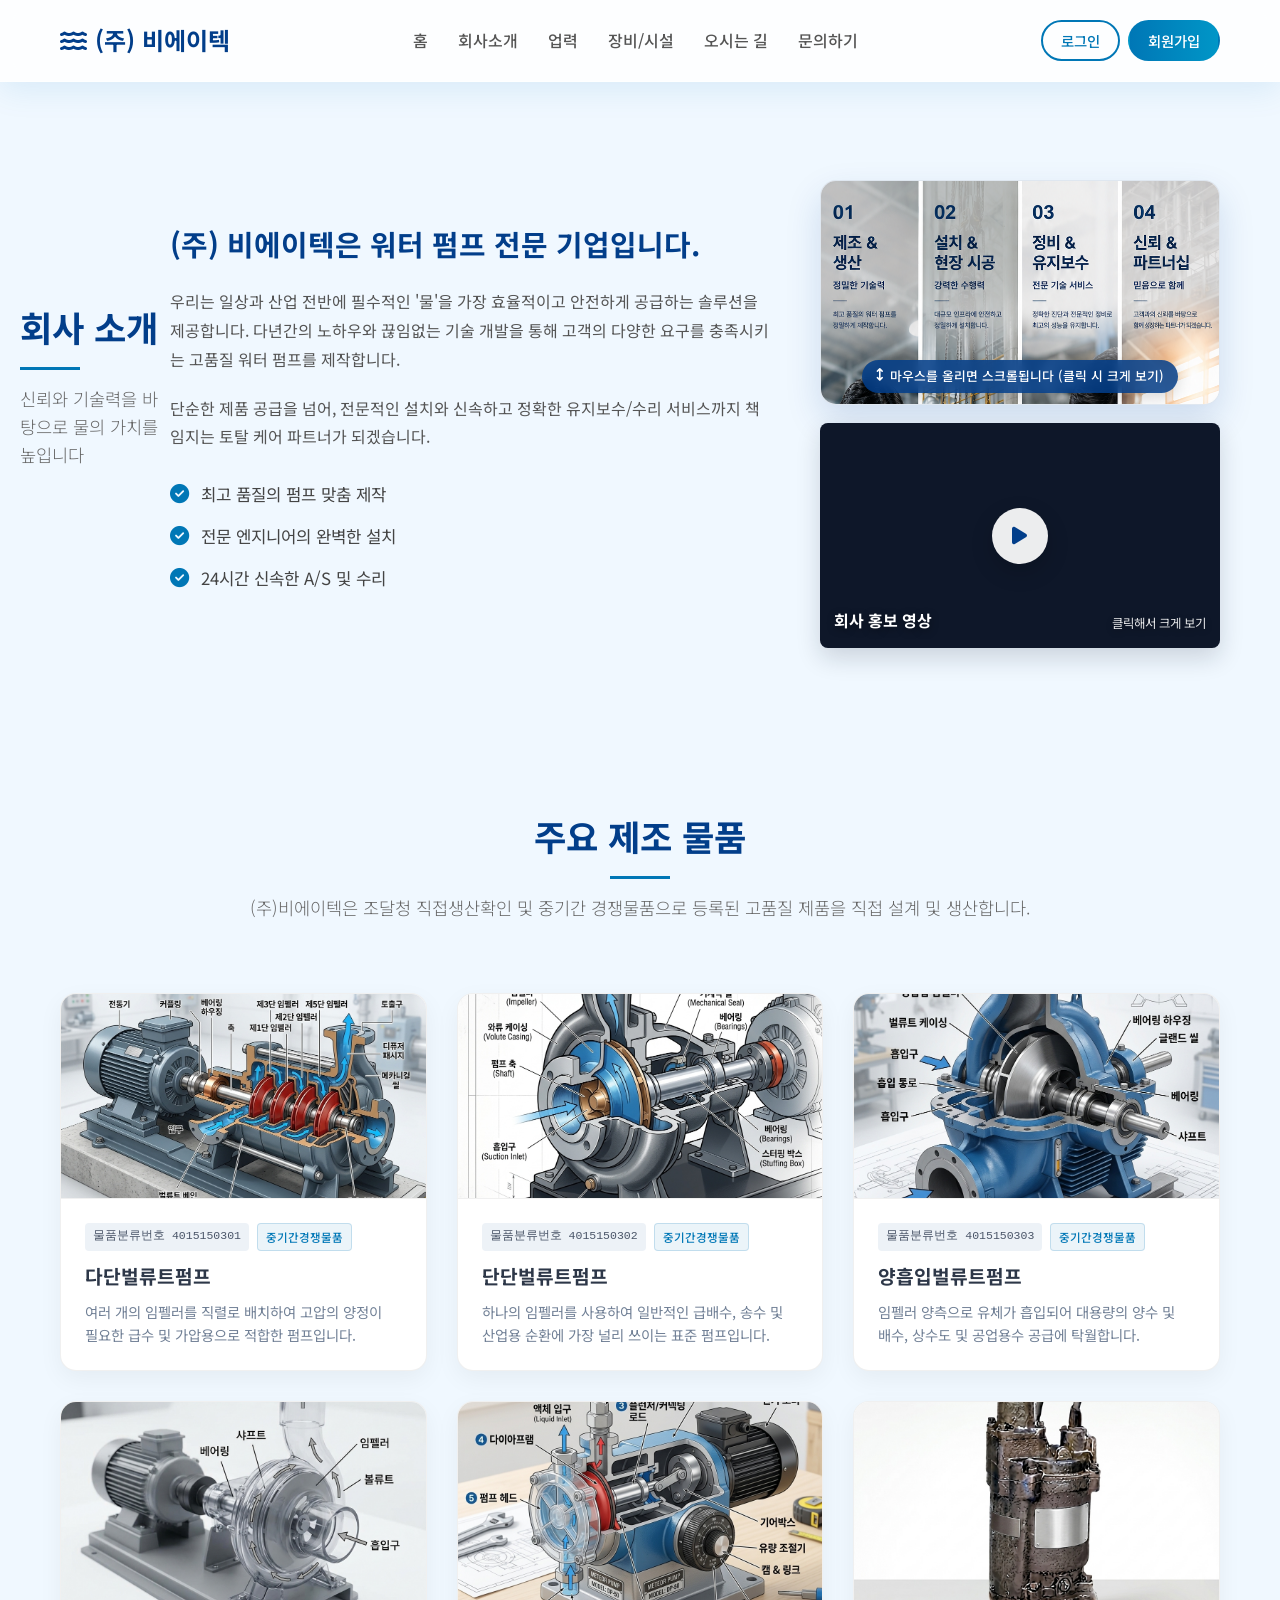
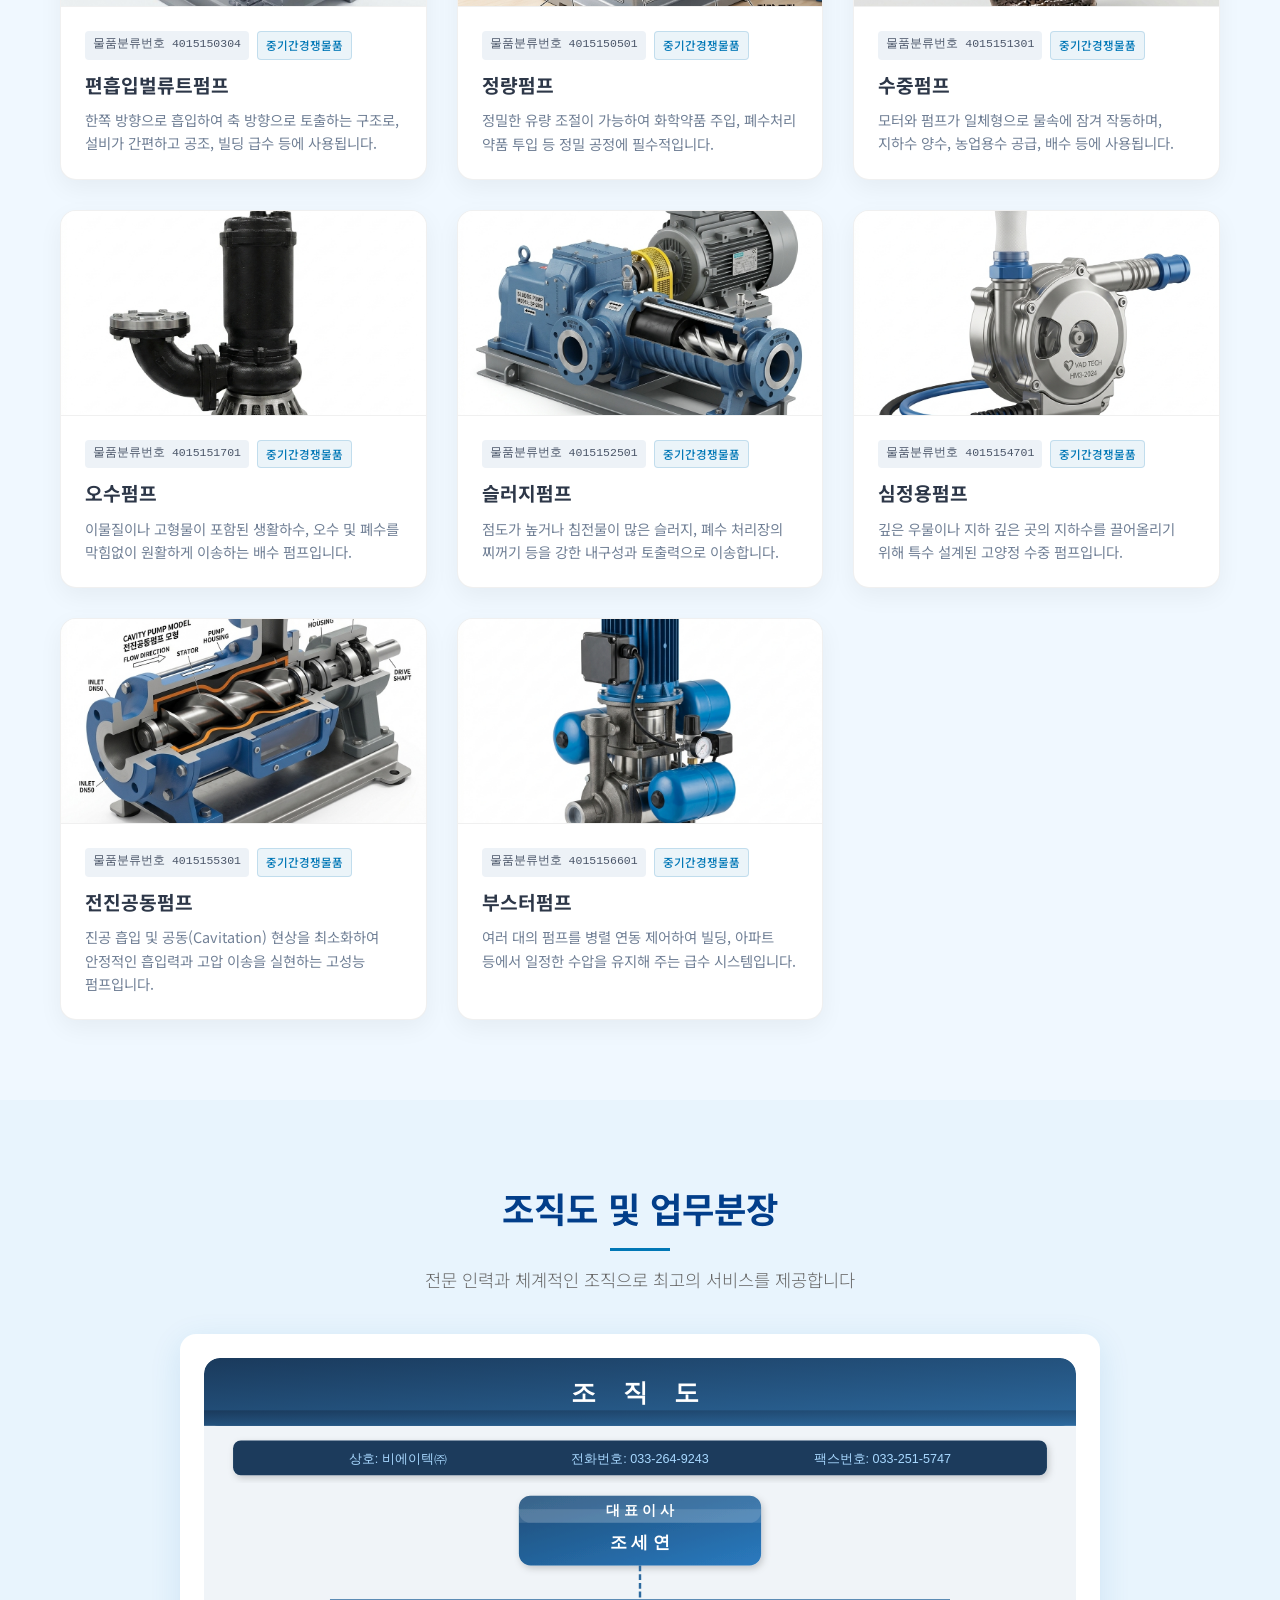
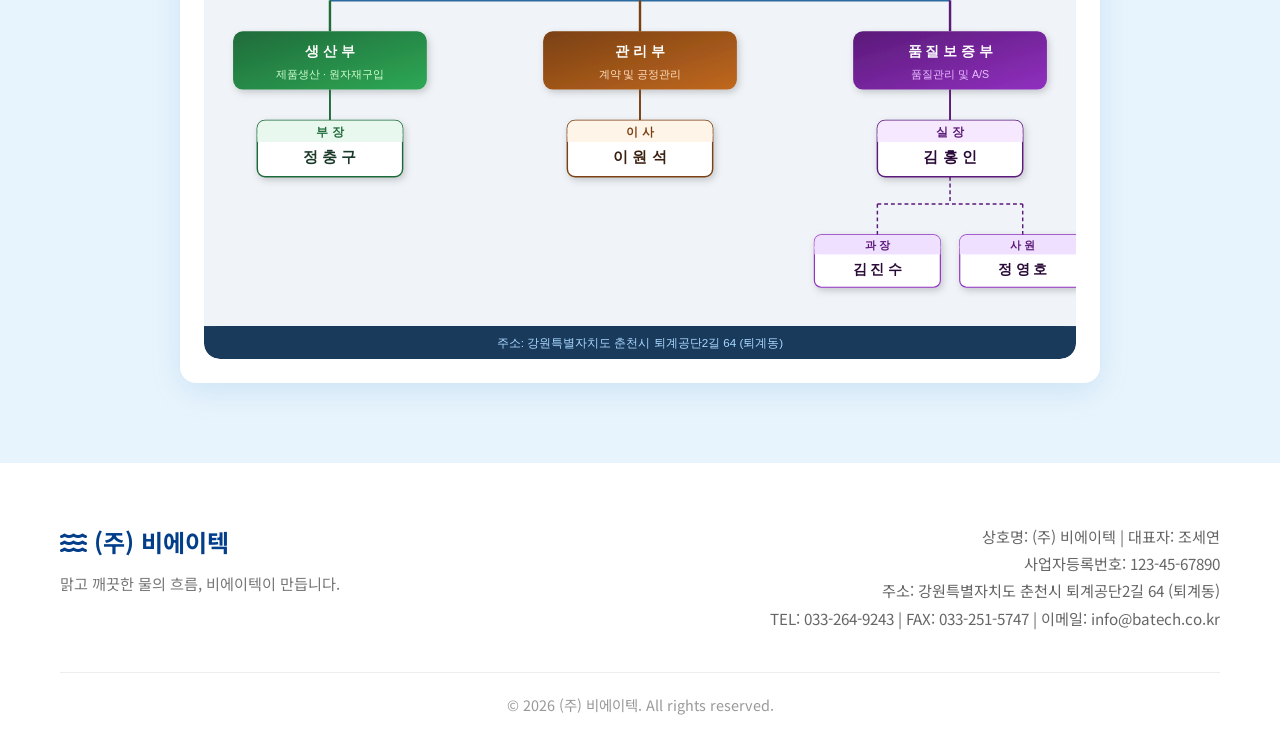
==== commit b3aeb1be: "변경13" ====
--- a/about.html
+++ b/about.html
@@ -82,6 +82,184 @@
             </div>
         </section>
 
+        <!-- 주요 제조 물품 섹션 (직접생산확인물품) -->
+        <section id="products" class="section">
+            <div class="container" style="flex-direction: column; align-items: stretch;">
+                <div class="section-header reveal" style="text-align: center; margin-bottom: 50px;">
+                    <h2>주요 제조 물품</h2>
+                    <p>(주)비에이텍은 조달청 직접생산확인 및 중기간 경쟁물품으로 등록된 고품질 제품을 직접 설계 및 생산합니다.</p>
+                </div>
+                <div class="products-grid reveal">
+                    
+                    <!-- 1. 다단벌류트펌프 -->
+                    <div class="product-card">
+                        <div class="product-image-container">
+                            <img src="product_multistage_volute.jpg" alt="다단벌류트펌프" class="product-img">
+                        </div>
+                        <div class="product-info">
+                            <div class="product-badges">
+                                <span class="product-badge badge-code">물품분류번호 4015150301</span>
+                                <span class="product-badge badge-remark">중기간경쟁물품</span>
+                            </div>
+                            <h3 class="product-title">다단벌류트펌프</h3>
+                            <p class="product-desc">여러 개의 임펠러를 직렬로 배치하여 고압의 양정이 필요한 급수 및 가압용으로 적합한 펌프입니다.</p>
+                        </div>
+                    </div>
+
+                    <!-- 2. 단단벌류트펌프 -->
+                    <div class="product-card">
+                        <div class="product-image-container">
+                            <img src="product_singlestage_volute.jpg" alt="단단벌류트펌프" class="product-img">
+                        </div>
+                        <div class="product-info">
+                            <div class="product-badges">
+                                <span class="product-badge badge-code">물품분류번호 4015150302</span>
+                                <span class="product-badge badge-remark">중기간경쟁물품</span>
+                            </div>
+                            <h3 class="product-title">단단벌류트펌프</h3>
+                            <p class="product-desc">하나의 임펠러를 사용하여 일반적인 급배수, 송수 및 산업용 순환에 가장 널리 쓰이는 표준 펌프입니다.</p>
+                        </div>
+                    </div>
+
+                    <!-- 3. 양흡입벌류트펌프 -->
+                    <div class="product-card">
+                        <div class="product-image-container">
+                            <img src="product_doublesuction_volute.jpg" alt="양흡입벌류트펌프" class="product-img">
+                        </div>
+                        <div class="product-info">
+                            <div class="product-badges">
+                                <span class="product-badge badge-code">물품분류번호 4015150303</span>
+                                <span class="product-badge badge-remark">중기간경쟁물품</span>
+                            </div>
+                            <h3 class="product-title">양흡입벌류트펌프</h3>
+                            <p class="product-desc">임펠러 양측으로 유체가 흡입되어 대용량의 양수 및 배수, 상수도 및 공업용수 공급에 탁월합니다.</p>
+                        </div>
+                    </div>
+
+                    <!-- 4. 편흡입벌류트펌프 -->
+                    <div class="product-card">
+                        <div class="product-image-container">
+                            <img src="product_endsuction_volute.jpg" alt="편흡입벌류트펌프" class="product-img">
+                        </div>
+                        <div class="product-info">
+                            <div class="product-badges">
+                                <span class="product-badge badge-code">물품분류번호 4015150304</span>
+                                <span class="product-badge badge-remark">중기간경쟁물품</span>
+                            </div>
+                            <h3 class="product-title">편흡입벌류트펌프</h3>
+                            <p class="product-desc">한쪽 방향으로 흡입하여 축 방향으로 토출하는 구조로, 설비가 간편하고 공조, 빌딩 급수 등에 사용됩니다.</p>
+                        </div>
+                    </div>
+
+                    <!-- 5. 정량펌프 -->
+                    <div class="product-card">
+                        <div class="product-image-container">
+                            <img src="product_metering.jpg" alt="정량펌프" class="product-img">
+                        </div>
+                        <div class="product-info">
+                            <div class="product-badges">
+                                <span class="product-badge badge-code">물품분류번호 4015150501</span>
+                                <span class="product-badge badge-remark">중기간경쟁물품</span>
+                            </div>
+                            <h3 class="product-title">정량펌프</h3>
+                            <p class="product-desc">정밀한 유량 조절이 가능하여 화학약품 주입, 폐수처리 약품 투입 등 정밀 공정에 필수적입니다.</p>
+                        </div>
+                    </div>
+
+                    <!-- 6. 수중펌프 -->
+                    <div class="product-card">
+                        <div class="product-image-container">
+                            <img src="product_submersible.jpg" alt="수중펌프" class="product-img">
+                        </div>
+                        <div class="product-info">
+                            <div class="product-badges">
+                                <span class="product-badge badge-code">물품분류번호 4015151301</span>
+                                <span class="product-badge badge-remark">중기간경쟁물품</span>
+                            </div>
+                            <h3 class="product-title">수중펌프</h3>
+                            <p class="product-desc">모터와 펌프가 일체형으로 물속에 잠겨 작동하며, 지하수 양수, 농업용수 공급, 배수 등에 사용됩니다.</p>
+                        </div>
+                    </div>
+
+                    <!-- 7. 오수펌프 -->
+                    <div class="product-card">
+                        <div class="product-image-container">
+                            <img src="product_sewage.png" alt="오수펌프" class="product-img">
+                        </div>
+                        <div class="product-info">
+                            <div class="product-badges">
+                                <span class="product-badge badge-code">물품분류번호 4015151701</span>
+                                <span class="product-badge badge-remark">중기간경쟁물품</span>
+                            </div>
+                            <h3 class="product-title">오수펌프</h3>
+                            <p class="product-desc">이물질이나 고형물이 포함된 생활하수, 오수 및 폐수를 막힘없이 원활하게 이송하는 배수 펌프입니다.</p>
+                        </div>
+                    </div>
+
+                    <!-- 8. 슬러지펌프 -->
+                    <div class="product-card">
+                        <div class="product-image-container">
+                            <img src="product_sludge.jpg" alt="슬러지펌프" class="product-img">
+                        </div>
+                        <div class="product-info">
+                            <div class="product-badges">
+                                <span class="product-badge badge-code">물품분류번호 4015152501</span>
+                                <span class="product-badge badge-remark">중기간경쟁물품</span>
+                            </div>
+                            <h3 class="product-title">슬러지펌프</h3>
+                            <p class="product-desc">점도가 높거나 침전물이 많은 슬러지, 폐수 처리장의 찌꺼기 등을 강한 내구성과 토출력으로 이송합니다.</p>
+                        </div>
+                    </div>
+
+                    <!-- 9. 심정용펌프 -->
+                    <div class="product-card">
+                        <div class="product-image-container">
+                            <img src="product_deepwell.png" alt="심정용펌프" class="product-img">
+                        </div>
+                        <div class="product-info">
+                            <div class="product-badges">
+                                <span class="product-badge badge-code">물품분류번호 4015154701</span>
+                                <span class="product-badge badge-remark">중기간경쟁물품</span>
+                            </div>
+                            <h3 class="product-title">심정용펌프</h3>
+                            <p class="product-desc">깊은 우물이나 지하 깊은 곳의 지하수를 끌어올리기 위해 특수 설계된 고양정 수중 펌프입니다.</p>
+                        </div>
+                    </div>
+
+                    <!-- 10. 전진공동펌프 -->
+                    <div class="product-card">
+                        <div class="product-image-container">
+                            <img src="product_cavitation.jpg" alt="전진공동펌프" class="product-img">
+                        </div>
+                        <div class="product-info">
+                            <div class="product-badges">
+                                <span class="product-badge badge-code">물품분류번호 4015155301</span>
+                                <span class="product-badge badge-remark">중기간경쟁물품</span>
+                            </div>
+                            <h3 class="product-title">전진공동펌프</h3>
+                            <p class="product-desc">진공 흡입 및 공동(Cavitation) 현상을 최소화하여 안정적인 흡입력과 고압 이송을 실현하는 고성능 펌프입니다.</p>
+                        </div>
+                    </div>
+
+                    <!-- 11. 부스터펌프 -->
+                    <div class="product-card">
+                        <div class="product-image-container">
+                            <img src="product_booster.png" alt="부스터펌프" class="product-img">
+                        </div>
+                        <div class="product-info">
+                            <div class="product-badges">
+                                <span class="product-badge badge-code">물품분류번호 4015156601</span>
+                                <span class="product-badge badge-remark">중기간경쟁물품</span>
+                            </div>
+                            <h3 class="product-title">부스터펌프</h3>
+                            <p class="product-desc">여러 대의 펌프를 병렬 연동 제어하여 빌딩, 아파트 등에서 일정한 수압을 유지해 주는 급수 시스템입니다.</p>
+                        </div>
+                    </div>
+
+                </div>
+            </div>
+        </section>
+
         <!-- 조직도 및 업무분장 섹션 -->
         <section id="org-chart" class="section section-alt">
             <div class="container" style="flex-direction: column; align-items: stretch;">
--- a/style.css
+++ b/style.css
@@ -1,1759 +1,1988 @@
-/* CSS Variables */
-:root {
-    --primary-color: #0077b6;
-    --primary-light: #0096c7;
-    --primary-dark: #023e8a;
-    --secondary-color: #48cae4;
-    --text-color: #333333;
-    --text-light: #f8f9fa;
-    --bg-light: #f0f8ff;
-    --glass-bg: rgba(255, 255, 255, 0.85);
-    --glass-border: rgba(255, 255, 255, 0.2);
-    --glass-shadow: 0 8px 32px 0 rgba(0, 119, 182, 0.1);
-}
-
-/* Global Styles */
-* {
-    margin: 0;
-    padding: 0;
-    box-sizing: border-box;
-    font-family: 'Noto Sans KR', sans-serif;
-}
-
-body {
-    color: var(--text-color);
-    background-color: var(--bg-light);
-    line-height: 1.6;
-    overflow-x: hidden;
-}
-
-a {
-    text-decoration: none;
-    color: inherit;
-    transition: color 0.3s ease;
-}
-
-ul {
-    list-style: none;
-}
-
-.container {
-    max-width: 1200px;
-    margin: 0 auto;
-    padding: 0 20px;
-    display: flex;
-    justify-content: space-between;
-    align-items: center;
-}
-
-/* Header */
-#header {
-    position: fixed;
-    top: 0;
-    left: 0;
-    width: 100%;
-    z-index: 1000;
-    padding: 20px 0;
-    background: var(--glass-bg);
-    backdrop-filter: blur(10px);
-    -webkit-backdrop-filter: blur(10px);
-    border-bottom: 1px solid var(--glass-border);
-    box-shadow: var(--glass-shadow);
-    transition: all 0.3s ease;
-}
-
-.logo a {
-    font-size: 1.5rem;
-    font-weight: 700;
-    color: var(--primary-dark);
-    display: flex;
-    align-items: center;
-    gap: 8px;
-}
-
-.nav-menu ul {
-    display: flex;
-    gap: 30px;
-}
-
-.nav-menu a {
-    font-weight: 500;
-    color: #555;
-    position: relative;
-    padding-bottom: 5px;
-}
-
-.nav-menu a::after {
-    content: '';
-    position: absolute;
-    width: 0;
-    height: 2px;
-    bottom: 0;
-    left: 0;
-    background-color: var(--primary-color);
-    transition: width 0.3s ease;
-}
-
-.nav-menu a:hover {
-    color: var(--primary-color);
-}
-
-.nav-menu a:hover::after {
-    width: 100%;
-}
-
-.mobile-menu-btn {
-    display: none;
-    font-size: 1.5rem;
-    color: var(--primary-dark);
-    cursor: pointer;
-}
-
-/* Hero Section */
-.hero {
-    position: relative;
-    height: 100vh;
-    display: flex;
-    align-items: center;
-    justify-content: center;
-    background-image: url('물.png');
-    background-size: cover;
-    background-position: center;
-    background-attachment: fixed;
-    color: var(--text-light);
-    text-align: center;
-    padding-top: 80px; /* offset for header */
-}
-
-.hero-overlay {
-    position: absolute;
-    top: 0;
-    left: 0;
-    width: 100%;
-    height: 100%;
-    background: linear-gradient(135deg, rgba(2, 62, 138, 0.7) 0%, rgba(0, 119, 182, 0.4) 100%);
-    z-index: 1;
-}
-
-.hero-content {
-    position: relative;
-    z-index: 2;
-    max-width: 800px;
-    padding: 0 20px;
-    animation: fadeInUp 1s ease-out forwards;
-}
-
-.hero-content h1 {
-    font-size: 4rem;
-    font-weight: 700;
-    margin-bottom: 20px;
-    line-height: 1.2;
-    text-shadow: 0 4px 15px rgba(0,0,0,0.3);
-}
-
-.highlight {
-    color: var(--secondary-color);
-    position: relative;
-    display: inline-block;
-}
-
-.hero-content p {
-    font-size: 1.2rem;
-    font-weight: 300;
-    margin-bottom: 40px;
-    opacity: 0.9;
-    text-shadow: 0 2px 10px rgba(0,0,0,0.3);
-}
-
-.btn-primary {
-    display: inline-block;
-    padding: 15px 40px;
-    background: linear-gradient(90deg, var(--primary-color), var(--primary-light));
-    color: white;
-    font-size: 1.1rem;
-    font-weight: 500;
-    border-radius: 50px;
-    box-shadow: 0 10px 20px rgba(0, 119, 182, 0.3);
-    transition: transform 0.3s ease, box-shadow 0.3s ease;
-}
-
-.btn-primary:hover {
-    transform: translateY(-3px);
-    box-shadow: 0 15px 25px rgba(0, 119, 182, 0.5);
-    color: white;
-}
-
-/* Wave Animation */
-.wave-container {
-    position: absolute;
-    bottom: 0;
-    left: 0;
-    width: 100%;
-    overflow: hidden;
-    line-height: 0;
-    z-index: 2;
-}
-
-.waves {
-    position: relative;
-    width: 100%;
-    height: 15vh;
-    margin-bottom: -7px;
-    min-height: 100px;
-    max-height: 150px;
-}
-
-.parallax > use {
-    animation: move-forever 25s cubic-bezier(.55,.5,.45,.5) infinite;
-}
-.parallax > use:nth-child(1) { animation-delay: -2s; animation-duration: 7s; }
-.parallax > use:nth-child(2) { animation-delay: -3s; animation-duration: 10s; }
-.parallax > use:nth-child(3) { animation-delay: -4s; animation-duration: 13s; }
-.parallax > use:nth-child(4) { animation-delay: -5s; animation-duration: 20s; }
-
-@keyframes move-forever {
-    0% { transform: translate3d(-90px,0,0); }
-    100% { transform: translate3d(85px,0,0); }
-}
-
-@keyframes fadeInUp {
-    from {
-        opacity: 0;
-        transform: translateY(30px);
-    }
-    to {
-        opacity: 1;
-        transform: translateY(0);
-    }
-}
-
-/* Footer */
-footer {
-    background-color: white;
-    padding: 60px 0 20px;
-    color: #555;
-}
-
-footer .container {
-    flex-direction: column;
-    align-items: flex-start;
-}
-
-.footer-content {
-    display: flex;
-    justify-content: space-between;
-    width: 100%;
-    margin-bottom: 40px;
-    flex-wrap: wrap;
-    gap: 30px;
-}
-
-.footer-logo h2 {
-    color: var(--primary-dark);
-    margin-bottom: 10px;
-    font-size: 1.5rem;
-}
-
-.footer-logo p {
-    font-size: 0.95rem;
-    color: #777;
-}
-
-.footer-info {
-    text-align: right;
-}
-
-.footer-info p {
-    font-size: 0.95rem;
-    line-height: 1.8;
-    color: #666;
-}
-
-.footer-bottom {
-    width: 100%;
-    text-align: center;
-    padding-top: 20px;
-    border-top: 1px solid #eee;
-    font-size: 0.9rem;
-    color: #999;
-}
-
-/* Responsive */
-@media (max-width: 768px) {
-    .nav-menu { display: none; }
-    .nav-menu.active {
-        display: block !important;
-        position: absolute;
-        top: 100%;
-        left: 0;
-        width: 100%;
-        background: var(--glass-bg);
-        backdrop-filter: blur(10px);
-        -webkit-backdrop-filter: blur(10px);
-        border-bottom: 1px solid var(--glass-border);
-        box-shadow: var(--glass-shadow);
-        padding: 20px;
-        z-index: 999;
-    }
-    .nav-menu.active ul {
-        flex-direction: column;
-        gap: 15px;
-        align-items: center;
-    }
-    .mobile-menu-btn { display: block; }
-    .hero-content h1 { font-size: 2.5rem; }
-    .hero-content p { font-size: 1rem; }
-    .footer-content { flex-direction: column; }
-    .footer-info { text-align: left; }
-    .waves { height: 40px; min-height: 40px; }
-}
-
-/* Page Layout & General Subpage Styles */
-.page-main {
-    padding-top: 100px;
-    min-height: calc(100vh - 220px);
-}
-.section {
-    padding: 80px 0;
-}
-.section-header {
-    text-align: center;
-    margin-bottom: 60px;
-}
-.section-header h2 {
-    font-size: 2.2rem;
-    color: var(--primary-dark);
-    margin-bottom: 15px;
-    font-weight: 700;
-    position: relative;
-    display: inline-block;
-    padding-bottom: 15px;
-}
-.section-header h2::after {
-    content: '';
-    position: absolute;
-    width: 60px;
-    height: 3px;
-    bottom: 0;
-    left: 50%;
-    transform: translateX(-50%);
-    background-color: var(--primary-color);
-}
-.section-header p {
-    font-size: 1.1rem;
-    color: #666;
-    font-weight: 300;
-}
-.section-header-left {
-    text-align: left;
-}
-.section-header-left h2::after {
-    left: 0;
-    transform: none;
-}
-#about .section-header-left {
-    margin-left: -40px;
-}
-.grid-2 {
-    display: grid;
-    grid-template-columns: 1.2fr 0.8fr;
-    gap: 50px;
-    align-items: center;
-}
-@media (max-width: 992px) {
-    .grid-2 {
-        grid-template-columns: 1fr;
-        gap: 40px;
-    }
-}
-
-/* About Page Text & List Styles */
-.about-text h3 {
-    font-size: 1.8rem;
-    color: var(--primary-dark);
-    margin-bottom: 20px;
-}
-.about-text p {
-    margin-bottom: 20px;
-    color: #555;
-    line-height: 1.8;
-}
-.feature-list {
-    margin-top: 30px;
-}
-.feature-list li {
-    display: flex;
-    align-items: center;
-    gap: 12px;
-    margin-bottom: 15px;
-    font-size: 1.05rem;
-    color: #444;
-}
-.feature-list li i {
-    color: var(--primary-color);
-    font-size: 1.2rem;
-}
-
-/* 16:9 Interactive Scrolling Image Container */
-.about-image {
-    position: relative;
-    width: 100%;
-    max-width: 500px;
-    margin: 0 auto;
-}
-.interactive-16-9-container {
-    position: relative;
-    width: 100%;
-    aspect-ratio: 16 / 9;
-    overflow: hidden;
-    border-radius: 16px;
-    box-shadow: 0 15px 35px rgba(2, 62, 138, 0.15);
-    border: 1px solid rgba(2, 62, 138, 0.1);
-    cursor: pointer;
-    background-color: #f8fafc;
-}
-.scrolling-img {
-    width: 100%;
-    height: auto;
-    position: absolute;
-    top: 0;
-    left: 0;
-    transition: transform 8s cubic-bezier(0.25, 0.46, 0.45, 0.94); /* Smooth ease-out curve */
-    pointer-events: none;
-}
-.hover-badge {
-    position: absolute;
-    bottom: 12px;
-    left: 50%;
-    transform: translateX(-50%);
-    background: rgba(2, 62, 138, 0.85);
-    color: white;
-    padding: 6px 14px;
-    border-radius: 30px;
-    font-size: 0.8rem;
-    font-weight: 500;
-    pointer-events: none;
-    backdrop-filter: blur(5px);
-    -webkit-backdrop-filter: blur(5px);
-    box-shadow: 0 4px 15px rgba(0,0,0,0.15);
-    transition: opacity 0.3s ease, transform 0.3s ease;
-    display: flex;
-    align-items: center;
-    gap: 6px;
-    white-space: nowrap;
-    z-index: 10;
-}
-.interactive-16-9-container:hover .hover-badge {
-    opacity: 0;
-    transform: translate(-50%, 10px);
-}
-.container-overlay {
-    position: absolute;
-    top: 0;
-    left: 0;
-    width: 100%;
-    height: 100%;
-    background: rgba(2, 62, 138, 0.08);
-    opacity: 0;
-    transition: opacity 0.3s ease;
-    display: flex;
-    align-items: center;
-    justify-content: center;
-    pointer-events: none;
-    z-index: 5;
-}
-.interactive-16-9-container:hover .container-overlay {
-    opacity: 1;
-}
-.zoom-icon {
-    background: white;
-    color: var(--primary-dark);
-    width: 48px;
-    height: 48px;
-    border-radius: 50%;
-    display: flex;
-    align-items: center;
-    justify-content: center;
-    font-size: 1.1rem;
-    box-shadow: 0 4px 12px rgba(0,0,0,0.15);
-    transform: scale(0.8);
-    transition: transform 0.3s cubic-bezier(0.175, 0.885, 0.32, 1.275);
-}
-.interactive-16-9-container:hover .zoom-icon {
-    transform: scale(1);
-}
-.about-video-card {
-    position: relative;
-    width: 100%;
-    margin-top: 18px;
-    aspect-ratio: 16 / 9;
-    overflow: hidden;
-    border-radius: 8px;
-    background: #0f172a;
-    cursor: pointer;
-    box-shadow: 0 10px 24px rgba(15, 23, 42, 0.16);
-}
-.about-video-card video {
-    width: 100%;
-    height: 100%;
-    display: block;
-    object-fit: cover;
-    pointer-events: none;
-}
-.video-play-overlay {
-    position: absolute;
-    inset: 0;
-    display: flex;
-    align-items: center;
-    justify-content: center;
-    color: #fff;
-    background: rgba(15, 23, 42, 0.18);
-    transition: background-color 0.25s ease;
-}
-.video-play-overlay i {
-    width: 56px;
-    height: 56px;
-    border-radius: 50%;
-    display: inline-flex;
-    align-items: center;
-    justify-content: center;
-    background: rgba(255, 255, 255, 0.92);
-    color: var(--primary-dark);
-    font-size: 1.25rem;
-    box-shadow: 0 8px 22px rgba(0, 0, 0, 0.18);
-}
-.about-video-card:hover .video-play-overlay {
-    background: rgba(15, 23, 42, 0.28);
-}
-.video-label {
-    position: absolute;
-    left: 14px;
-    right: 14px;
-    bottom: 14px;
-    z-index: 2;
-    display: flex;
-    align-items: flex-end;
-    justify-content: space-between;
-    gap: 12px;
-    color: #fff;
-    text-shadow: 0 2px 8px rgba(0, 0, 0, 0.45);
-}
-.video-label span {
-    font-weight: 700;
-}
-.video-label small {
-    font-size: 0.78rem;
-    opacity: 0.9;
-    white-space: nowrap;
-}
-.lightbox-video {
-    width: 100%;
-    aspect-ratio: 16 / 9;
-    height: auto;
-    max-height: 78vh;
-    object-fit: contain;
-    border-radius: 6px;
-    background: #000;
-    display: block;
-}
-
-/* Lightbox Modal */
-.lightbox-modal {
-    position: fixed;
-    top: 0;
-    left: 0;
-    width: 100%;
-    height: 100%;
-    background-color: rgba(15, 23, 42, 0.95);
-    z-index: 2000;
-    display: none;
-    opacity: 0;
-    transition: opacity 0.3s ease;
-    justify-content: center;
-    align-items: center;
-}
-.lightbox-modal.active {
-    display: flex;
-    opacity: 1;
-}
-.lightbox-content-wrapper {
-    position: relative;
-    max-width: min(94vw, 1100px);
-    max-height: 92vh;
-    width: auto;
-    height: auto;
-    display: flex;
-    flex-direction: column;
-    align-items: center;
-    justify-content: center;
-}
-.lightbox-scroll-container {
-    max-height: 82vh;
-    max-width: 94vw;
-    width: auto;
-    overflow-y: auto;
-    display: flex;
-    justify-content: center;
-    border-radius: 12px;
-    box-shadow: 0 25px 50px -12px rgba(0, 0, 0, 0.5);
-    background: rgba(255,255,255,0.02);
-    padding: 15px;
-    border: 1px solid rgba(255, 255, 255, 0.1);
-}
-.lightbox-scroll-container.video-mode {
-    width: min(94vw, 1100px);
-    overflow: hidden;
-}
-.lightbox-scroll-container::-webkit-scrollbar {
-    width: 6px;
-}
-.lightbox-scroll-container::-webkit-scrollbar-track {
-    background: rgba(255, 255, 255, 0.05);
-}
-.lightbox-scroll-container::-webkit-scrollbar-thumb {
-    background: rgba(255, 255, 255, 0.2);
-    border-radius: 4px;
-}
-.lightbox-scroll-container::-webkit-scrollbar-thumb:hover {
-    background: rgba(255, 255, 255, 0.4);
-}
-.lightbox-img {
-    max-width: 100%;
-    max-height: 78vh;
-    width: auto;
-    height: auto;
-    object-fit: contain;
-    border-radius: 4px;
-}
-.lightbox-close-btn {
-    position: absolute;
-    top: -45px;
-    right: 0;
-    background: none;
-    border: none;
-    color: white;
-    font-size: 2rem;
-    cursor: pointer;
-    transition: color 0.3s ease, transform 0.2s ease;
-    display: flex;
-    align-items: center;
-    justify-content: center;
-    width: 35px;
-    height: 35px;
-}
-.lightbox-close-btn:hover {
-    color: var(--secondary-color);
-    transform: scale(1.1);
-}
-.lightbox-caption {
-    color: #cbd5e1;
-    margin-top: 15px;
-    font-size: 0.9rem;
-    text-align: center;
-    font-weight: 300;
-}
-
-/* History (Timeline) Page Styles */
-.timeline {
-    position: relative;
-    max-width: 800px;
-    margin: 0 auto;
-    padding: 40px 0;
-}
-.timeline::after {
-    content: '';
-    position: absolute;
-    width: 2px;
-    background-color: var(--primary-light);
-    top: 0;
-    bottom: 0;
-    left: 50%;
-    margin-left: -1px;
-}
-.timeline-item {
-    padding: 10px 40px;
-    position: relative;
-    background-color: inherit;
-    width: 50%;
-    box-sizing: border-box;
-}
-.timeline-item:nth-child(even) {
-    left: 50%;
-}
-.timeline-item:nth-child(odd) {
-    left: 0;
-    text-align: right;
-}
-.timeline-dot {
-    width: 14px;
-    height: 14px;
-    position: absolute;
-    background-color: white;
-    border: 3px solid var(--primary-color);
-    border-radius: 50%;
-    top: 22px;
-    z-index: 1;
-    transition: all 0.3s ease;
-}
-.timeline-item:nth-child(even) .timeline-dot {
-    left: -7px;
-}
-.timeline-item:nth-child(odd) .timeline-dot {
-    right: -7px;
-}
-.timeline-item:hover .timeline-dot {
-    background-color: var(--primary-light);
-    transform: scale(1.3);
-}
-.timeline-content {
-    padding: 20px 30px;
-    background-color: white;
-    position: relative;
-    border-radius: 12px;
-    box-shadow: 0 4px 20px rgba(0, 119, 182, 0.05);
-    border: 1px solid rgba(0, 119, 182, 0.05);
-    transition: transform 0.3s ease;
-}
-.timeline-item:hover .timeline-content {
-    transform: translateY(-3px);
-}
-.timeline-content h3 {
-    font-size: 1.4rem;
-    color: var(--primary-dark);
-    margin-bottom: 8px;
-    font-weight: 700;
-}
-.timeline-content p {
-    color: #666;
-    font-size: 0.95rem;
-}
-@media (max-width: 768px) {
-    .timeline::after {
-        left: 31px;
-    }
-    .timeline-item {
-        width: 100%;
-        padding-left: 60px;
-        padding-right: 20px;
-    }
-    .timeline-item:nth-child(even) {
-        left: 0;
-    }
-    .timeline-item:nth-child(odd) {
-        left: 0;
-        text-align: left;
-    }
-    .timeline-item:nth-child(even) .timeline-dot,
-    .timeline-item:nth-child(odd) .timeline-dot {
-        left: 24px;
-    }
-}
-
-/* Facilities Page Styles */
-#facilities .container {
-    flex-direction: column;
-    align-items: stretch;
-}
-.facility-tabs {
-    display: flex;
-    flex-wrap: wrap;
-    justify-content: center;
-    gap: 10px;
-    margin: 6px auto 20px;
-}
-.facility-tab {
-    display: inline-flex;
-    align-items: center;
-    gap: 8px;
-    min-height: 44px;
-    padding: 10px 18px;
-    border: 1px solid rgba(0, 119, 182, 0.18);
-    border-radius: 999px;
-    background: #fff;
-    color: var(--primary-dark);
-    font: inherit;
-    font-weight: 600;
-    cursor: pointer;
-    transition: background-color 0.2s ease, color 0.2s ease, transform 0.2s ease, box-shadow 0.2s ease;
-}
-.facility-tab:hover,
-.facility-tab.active {
-    background: var(--primary-color);
-    color: #fff;
-    box-shadow: 0 8px 18px rgba(0, 119, 182, 0.16);
-    transform: translateY(-1px);
-}
-.facility-panel {
-    display: none;
-}
-.facility-panel.active {
-    display: block;
-    margin-top: 12px;
-}
-.facility-panel-header {
-    display: none;
-    align-items: center;
-    gap: 16px;
-    max-width: 1000px;
-    margin: 0 auto 24px;
-}
-.facility-panel-header > i {
-    width: 52px;
-    height: 52px;
-    border-radius: 50%;
-    display: inline-flex;
-    align-items: center;
-    justify-content: center;
-    background: #e0f2fe;
-    color: var(--primary-color);
-    font-size: 1.35rem;
-    flex: 0 0 auto;
-}
-.facility-panel-header h3 {
-    margin-bottom: 4px;
-    color: var(--primary-dark);
-}
-.facility-panel-header p {
-    color: #64748b;
-}
-.facility-photo-grid {
-    display: grid;
-    grid-template-columns: repeat(auto-fit, minmax(220px, 1fr));
-    gap: 18px;
-    width: 100%;
-    min-width: 0;
-    max-width: 1000px;
-    margin: 0 auto;
-}
-.facility-photo-item {
-    position: relative;
-    min-height: 180px;
-    max-height: 280px;
-    border-radius: 8px;
-    overflow: hidden;
-    background: #e2e8f0;
-    box-shadow: 0 8px 20px rgba(15, 23, 42, 0.08);
-}
-.facility-photo-item.main-photo {
-    grid-column: span 2;
-}
-.facility-photo-item img {
-    width: 100%;
-    height: 100%;
-    object-fit: cover;
-    display: block;
-    transition: transform 0.35s ease;
-}
-.facility-photo-item:hover img {
-    transform: scale(1.04);
-}
-.facility-photo-item .photo-label {
-    position: absolute;
-    left: 14px;
-    right: 14px;
-    bottom: 14px;
-    z-index: 2;
-    color: #fff;
-    font-weight: 700;
-    text-shadow: 0 2px 8px rgba(0, 0, 0, 0.45);
-}
-.facility-photo-item .gallery-overlay {
-    opacity: 0;
-    transition: opacity 0.25s ease;
-}
-.facility-photo-item:hover .gallery-overlay {
-    opacity: 1;
-}
-.gallery-grid {
-    display: grid;
-    grid-template-columns: repeat(2, 1fr);
-    gap: 30px;
-    max-width: 1000px;
-    margin: 0 auto;
-}
-.gallery-item {
-    position: relative;
-    border-radius: 16px;
-    overflow: hidden;
-    box-shadow: 0 5px 15px rgba(0,0,0,0.04);
-    border: 1px solid rgba(0,0,0,0.02);
-    transition: transform 0.3s cubic-bezier(0.25, 0.46, 0.45, 0.94), box-shadow 0.3s ease;
-}
-.gallery-item:hover {
-    transform: translateY(-5px);
-    box-shadow: 0 12px 25px rgba(0, 119, 182, 0.1);
-}
-.facility-gallery-item {
-    cursor: pointer;
-    aspect-ratio: 4 / 3;
-}
-.gallery-img {
-    width: 100%;
-    height: 100%;
-    object-fit: cover;
-    display: block;
-    transition: transform 0.4s ease;
-}
-.facility-gallery-item:hover .gallery-img {
-    transform: scale(1.05);
-}
-.gallery-overlay {
-    position: absolute;
-    inset: 0;
-    background: linear-gradient(to top, rgba(2, 62, 138, 0.75) 0%, rgba(2, 62, 138, 0.1) 50%, transparent 100%);
-    display: flex;
-    flex-direction: column;
-    justify-content: flex-end;
-    align-items: center;
-    padding: 20px;
-    gap: 8px;
-    color: white;
-    pointer-events: none;
-}
-.gallery-overlay span {
-    font-weight: 600;
-    font-size: 1.1rem;
-    text-shadow: 0 2px 8px rgba(0, 0, 0, 0.3);
-}
-.gallery-overlay i {
-    font-size: 1.2rem;
-    opacity: 0.9;
-}
-.gallery-placeholder {
-    height: 240px;
-    background: linear-gradient(135deg, #e0f2fe 0%, #bae6fd 100%);
-    display: flex;
-    flex-direction: column;
-    justify-content: center;
-    align-items: center;
-    gap: 15px;
-    color: var(--primary-dark);
-}
-.gallery-placeholder i {
-    font-size: 3rem;
-    transition: transform 0.3s ease;
-}
-.gallery-item:hover .gallery-placeholder i {
-    transform: scale(1.1);
-}
-.gallery-placeholder span {
-    font-weight: 600;
-    font-size: 1.1rem;
-}
-@media (max-width: 600px) {
-    .gallery-grid {
-        grid-template-columns: 1fr;
-    }
-    .facility-tabs {
-        justify-content: stretch;
-    }
-    .facility-tab {
-        width: 100%;
-        justify-content: center;
-    }
-    .facility-photo-grid {
-        grid-template-columns: 1fr;
-    }
-    .facility-photo-item.main-photo {
-        grid-column: span 1;
-    }
-    .facility-photo-item {
-        min-height: 190px;
-        max-height: 240px;
-    }
-    .lightbox-scroll-container {
-        padding: 10px;
-    }
-}
-
-/* Location Page Styles */
-.location-container {
-    max-width: 1000px;
-    margin: 0 auto;
-}
-.map-wrapper {
-    height: 400px;
-    border-radius: 16px;
-    overflow: hidden;
-    box-shadow: 0 10px 25px rgba(0,0,0,0.05);
-    border: 1px solid rgba(0,0,0,0.05);
-}
-.location-info {
-    display: flex;
-    flex-direction: column;
-    gap: 25px;
-}
-.info-item {
-    display: flex;
-    gap: 20px;
-    align-items: flex-start;
-    padding: 15px;
-    background-color: white;
-    border-radius: 12px;
-    box-shadow: 0 4px 15px rgba(0,0,0,0.02);
-    border: 1px solid rgba(0,0,0,0.02);
-}
-.info-item i {
-    font-size: 1.3rem;
-    color: var(--primary-color);
-    background-color: #e0f2fe;
-    width: 44px;
-    height: 44px;
-    border-radius: 50%;
-    display: flex;
-    align-items: center;
-    justify-content: center;
-    flex-shrink: 0;
-}
-.info-item h4 {
-    font-size: 1.1rem;
-    color: var(--primary-dark);
-    margin-bottom: 5px;
-    font-weight: 600;
-}
-.info-item p {
-    color: #666;
-    font-size: 0.95rem;
-    line-height: 1.5;
-}
-
-/* Contact Page Styles */
-.contact-container {
-    max-width: 1000px;
-    margin: 0 auto;
-}
-.contact-details {
-    display: flex;
-    flex-direction: column;
-    gap: 30px;
-}
-.contact-card {
-    background-color: white;
-    padding: 30px;
-    border-radius: 16px;
-    box-shadow: 0 4px 20px rgba(0,0,0,0.03);
-    border: 1px solid rgba(0,0,0,0.02);
-    text-align: center;
-}
-.contact-card i {
-    font-size: 2rem;
-    color: var(--primary-color);
-    margin-bottom: 15px;
-}
-.contact-card h3 {
-    font-size: 1.3rem;
-    color: var(--primary-dark);
-    margin-bottom: 10px;
-}
-.contact-card p {
-    font-size: 1.5rem;
-    color: var(--primary-color);
-    font-weight: 700;
-    margin-bottom: 5px;
-}
-.contact-card span {
-    color: #888;
-    font-size: 0.85rem;
-}
-.contact-form {
-    background-color: white;
-    padding: 40px;
-    border-radius: 16px;
-    box-shadow: 0 10px 30px rgba(0,0,0,0.05);
-    border: 1px solid rgba(0,0,0,0.02);
-}
-.form-group {
-    margin-bottom: 20px;
-}
-.form-group label {
-    display: block;
-    font-weight: 500;
-    margin-bottom: 8px;
-    color: #444;
-}
-.form-group input,
-.form-group select,
-.form-group textarea {
-    width: 100%;
-    padding: 12px 15px;
-    border: 1px solid #e2e8f0;
-    border-radius: 8px;
-    font-size: 0.95rem;
-    transition: border-color 0.3s ease, box-shadow 0.3s ease;
-}
-.form-group input:focus,
-.form-group select:focus,
-.form-group textarea:focus {
-    outline: none;
-    border-color: var(--primary-color);
-    box-shadow: 0 0 0 3px rgba(0, 119, 182, 0.1);
-}
-.btn-block {
-    width: 100%;
-    display: block;
-    text-align: center;
-    border: none;
-    cursor: pointer;
-}
-
-/* Inquiry Board */
-.inquiry-search {
-    width: 100%;
-    max-width: 500px;
-    margin-bottom: 24px;
-}
-.inquiry-search-box {
-    display: flex;
-    align-items: center;
-    gap: 12px;
-    background: white;
-    padding: 12px 20px;
-    border-radius: 50px;
-    box-shadow: 0 4px 15px rgba(0, 0, 0, 0.04);
-    border: 1px solid rgba(0, 119, 182, 0.1);
-}
-.inquiry-search-box i {
-    color: var(--primary-color);
-}
-.inquiry-search-box input {
-    flex: 1;
-    border: none;
-    outline: none;
-    font-size: 0.95rem;
-    background: transparent;
-}
-.inquiry-board {
-    width: 100%;
-    max-width: 1000px;
-    background: white;
-    border-radius: 16px;
-    box-shadow: 0 5px 20px rgba(0, 0, 0, 0.04);
-    border: 1px solid rgba(0, 119, 182, 0.08);
-    overflow: hidden;
-}
-.inquiry-board-header {
-    padding: 20px 24px;
-    border-bottom: 1px solid #eee;
-    background: #fafbfc;
-}
-.inquiry-count {
-    font-size: 0.95rem;
-    color: #666;
-}
-.inquiry-count strong {
-    color: var(--primary-color);
-}
-.inquiry-table-wrapper {
-    overflow-x: auto;
-}
-.inquiry-table {
-    width: 100%;
-    border-collapse: collapse;
-    font-size: 0.95rem;
-}
-.inquiry-table th,
-.inquiry-table td {
-    padding: 16px 20px;
-    text-align: left;
-    border-bottom: 1px solid #f0f0f0;
-}
-.inquiry-table th {
-    background: #f8fafc;
-    font-weight: 600;
-    color: var(--primary-dark);
-    white-space: nowrap;
-}
-.inquiry-table tbody tr {
-    cursor: pointer;
-    transition: background-color 0.2s ease;
-}
-.inquiry-table tbody tr:hover {
-    background-color: #f0f8ff;
-}
-.inquiry-id {
-    font-weight: 600;
-    color: var(--primary-color);
-    white-space: nowrap;
-}
-.inquiry-status {
-    display: inline-block;
-    padding: 4px 12px;
-    background: #e0f2fe;
-    color: var(--primary-dark);
-    border-radius: 20px;
-    font-size: 0.85rem;
-    font-weight: 500;
-}
-.inquiry-empty {
-    display: flex;
-    flex-direction: column;
-    align-items: center;
-    text-align: center;
-    padding: 60px 24px;
-    color: #888;
-}
-.inquiry-empty i {
-    font-size: 2.5rem;
-    color: #ccc;
-    margin-bottom: 16px;
-}
-.inquiry-empty p {
-    font-size: 1.1rem;
-    color: #666;
-    margin-bottom: 8px;
-}
-.inquiry-empty span {
-    font-size: 0.9rem;
-}
-
-/* Inquiry Modals */
-.inquiry-modal {
-    position: fixed;
-    inset: 0;
-    background: rgba(0, 0, 0, 0.5);
-    display: flex;
-    align-items: center;
-    justify-content: center;
-    z-index: 2000;
-    padding: 20px;
-}
-.inquiry-modal-content {
-    background: white;
-    border-radius: 16px;
-    padding: 40px 32px;
-    max-width: 420px;
-    width: 100%;
-    text-align: center;
-    box-shadow: 0 20px 50px rgba(0, 0, 0, 0.2);
-    position: relative;
-}
-.inquiry-modal-icon {
-    width: 64px;
-    height: 64px;
-    border-radius: 50%;
-    display: flex;
-    align-items: center;
-    justify-content: center;
-    margin: 0 auto 20px;
-    font-size: 2rem;
-}
-.inquiry-modal-icon.success {
-    background: #d1fae5;
-    color: #059669;
-}
-.inquiry-modal-content h3 {
-    font-size: 1.4rem;
-    color: var(--primary-dark);
-    margin-bottom: 10px;
-}
-.inquiry-modal-desc {
-    color: #666;
-    margin-bottom: 24px;
-    font-size: 0.95rem;
-}
-.inquiry-modal-number {
-    background: #f0f8ff;
-    border-radius: 12px;
-    padding: 16px;
-    margin-bottom: 24px;
-}
-.inquiry-modal-number span {
-    display: block;
-    font-size: 0.85rem;
-    color: #888;
-    margin-bottom: 6px;
-}
-.inquiry-modal-number strong {
-    font-size: 1.2rem;
-    color: var(--primary-color);
-    letter-spacing: 0.5px;
-}
-.inquiry-detail-content {
-    max-width: 520px;
-    text-align: left;
-}
-.inquiry-modal-close {
-    position: absolute;
-    top: 16px;
-    right: 16px;
-    background: none;
-    border: none;
-    font-size: 1.3rem;
-    color: #999;
-    cursor: pointer;
-    padding: 4px;
-    transition: color 0.2s ease;
-}
-.inquiry-modal-close:hover {
-    color: #333;
-}
-.inquiry-detail-list {
-    margin-top: 20px;
-}
-.inquiry-detail-list dt {
-    font-size: 0.85rem;
-    color: #888;
-    margin-top: 16px;
-    margin-bottom: 4px;
-}
-.inquiry-detail-list dt:first-child {
-    margin-top: 0;
-}
-.inquiry-detail-list dd {
-    font-size: 0.95rem;
-    color: #333;
-    line-height: 1.5;
-}
-.inquiry-detail-list .inquiry-message {
-    background: #f8fafc;
-    padding: 12px 16px;
-    border-radius: 8px;
-    white-space: pre-wrap;
-    word-break: break-word;
-}
-
-@media (max-width: 768px) {
-    .inquiry-table th:nth-child(2),
-    .inquiry-table td:nth-child(2) {
-        display: none;
-    }
-    .inquiry-table th,
-    .inquiry-table td {
-        padding: 12px 14px;
-        font-size: 0.85rem;
-    }
-}
-
-/* Scroll reveal animations class */
-.reveal {
-    opacity: 0;
-    transform: translateY(30px);
-    transition: opacity 0.8s cubic-bezier(0.25, 0.46, 0.45, 0.94), transform 0.8s cubic-bezier(0.25, 0.46, 0.45, 0.94);
-}
-.reveal.active {
-    opacity: 1;
-    transform: translateY(0);
-}
-
-/* Helper classes */
-.bg-light {
-    background-color: #f8fafc;
-}
-
-/* History Assets Section Styles */
-#history-assets {
-    padding: 80px 0;
-    background-color: white;
-}
-.flex-column {
-    flex-direction: column;
-    align-items: center;
-    width: 100%;
-}
-.assets-grid {
-    display: grid;
-    grid-template-columns: repeat(3, 1fr);
-    gap: 30px;
-    width: 100%;
-    margin-top: 20px;
-}
-.assets-item {
-    display: flex;
-    flex-direction: column;
-    align-items: center;
-}
-.assets-item h3 {
-    font-size: 1.3rem;
-    color: var(--primary-dark);
-    margin-bottom: 25px;
-    font-weight: 600;
-    text-align: center;
-}
-
-/* Certificate Overlay Styling with Container Queries */
-.certificate-wrapper {
-    position: relative;
-    width: 100%;
-    max-width: 480px;
-    margin: 0 auto;
-    cursor: pointer;
-}
-.certificate-card {
-    container-type: inline-size;
-    position: relative;
-    width: 100%;
-    aspect-ratio: 1 / 1.414;
-    background-image: url('certificate.png');
-    background-size: cover;
-    background-position: center;
-    border-radius: 16px;
-    box-shadow: 0 15px 35px rgba(2, 62, 138, 0.15);
-    border: 1px solid rgba(2, 62, 138, 0.1);
-    box-sizing: border-box;
-    font-family: 'Noto Sans KR', sans-serif;
-    color: #111;
-    transition: transform 0.3s cubic-bezier(0.25, 0.46, 0.45, 0.94), box-shadow 0.3s ease;
-}
-.certificate-wrapper:hover .certificate-card {
-    transform: translateY(-5px);
-    box-shadow: 0 20px 40px rgba(2, 62, 138, 0.25);
-}
-.certificate-wrapper .hover-badge {
-    opacity: 0.85;
-    bottom: 12px;
-}
-.certificate-wrapper:hover .hover-badge {
-    opacity: 0;
-    transform: translate(-50%, 10px);
-}
-
-/* Certificate Text Layout */
-.cert-no {
-    position: absolute;
-    top: 7.2%;
-    right: 8.5%;
-    font-size: 2.8cqw;
-    color: #555;
-    font-weight: 300;
-}
-.cert-serial {
-    position: absolute;
-    top: 14.5%;
-    left: 8.5%;
-    font-size: 3.2cqw;
-    font-weight: 500;
-    color: #222;
-}
-.cert-title {
-    position: absolute;
-    top: 19.8%;
-    left: 50%;
-    transform: translateX(-50%);
-    width: 83%;
-    text-align: center;
-    font-size: 5cqw;
-    font-weight: 700;
-    letter-spacing: 0.1cqw;
-    color: #000;
-    padding-bottom: 2%;
-}
-.cert-details {
-    position: absolute;
-    top: 31.5%;
-    left: 8.5%;
-    width: 83%;
-    display: flex;
-    flex-direction: column;
-    gap: 3.8cqw;
-}
-.cert-row {
-    display: flex;
-    font-size: 3.7cqw;
-    line-height: 1.4;
-    align-items: flex-start;
-}
-.cert-label {
-    width: 20%;
-    font-weight: 700;
-    color: #000;
-    text-align-last: justify;
-    margin-right: 2%;
-}
-.cert-value {
-    width: 78%;
-    font-weight: 500;
-    color: #222;
-    word-break: keep-all;
-}
-.cert-body {
-    position: absolute;
-    top: 60.5%;
-    left: 8.5%;
-    width: 83%;
-    font-size: 3.8cqw;
-    line-height: 1.8;
-    text-align: justify;
-    text-indent: 4cqw;
-    font-weight: 500;
-    color: #222;
-    word-break: keep-all;
-}
-.cert-date {
-    position: absolute;
-    top: 78.5%;
-    left: 50%;
-    transform: translateX(-50%);
-    font-size: 4cqw;
-    font-weight: 700;
-    letter-spacing: 0.2cqw;
-    color: #111;
-}
-
-@media (max-width: 992px) {
-    .assets-grid {
-        grid-template-columns: repeat(2, 1fr);
-        gap: 30px;
-    }
-}
-
-@media (max-width: 768px) {
-    .assets-grid {
-        grid-template-columns: 1fr;
-        gap: 40px;
-    }
-}
-
-/* KC Certificate Styles */
-#kc-card {
-    background-image: url('kc.png');
-}
-
-/* ISO 9001 Certificate Styles */
-#iso9001-card {
-    background-image: url('iso9001.webp');
-}
-.kc-paper-size {
-    display: none;
-}
-
-/* History layout customization for single line map */
-.history-map-wrapper {
-    width: 100%;
-    max-width: 900px;
-    margin: 0 auto 50px auto;
-}
-.history-map-wrapper h3 {
-    font-size: 1.3rem;
-    color: var(--primary-dark);
-    margin-bottom: 25px;
-    font-weight: 600;
-    text-align: center;
-}
-
-/* Certificate Download Actions */
-.certificate-actions {
-    margin-top: 20px;
-    width: 100%;
-    display: flex;
-    justify-content: center;
-}
-.btn-cert-download {
-    display: inline-flex;
-    align-items: center;
-    gap: 8px;
-    padding: 10px 24px;
-    background-color: var(--primary-color);
-    color: white;
-    font-size: 0.95rem;
-    font-weight: 500;
-    border-radius: 8px;
-    box-shadow: 0 4px 10px rgba(0, 119, 182, 0.15);
-    transition: background-color 0.3s ease, transform 0.2s ease, box-shadow 0.3s ease;
-    border: none;
-    cursor: pointer;
-    text-decoration: none;
-}
-.btn-cert-download:hover {
-    background-color: var(--primary-dark);
-    transform: translateY(-2px);
-    box-shadow: 0 6px 15px rgba(0, 119, 182, 0.25);
-    color: white;
-}
-.btn-cert-download i {
-    font-size: 1.1rem;
-}
-
-/* Helper */
-.hidden {
-    display: none !important;
-}
-.border-top {
-    border-top: 1px solid rgba(0, 119, 182, 0.08);
-}
-
-/* Maintenance Guide Cards */
-.guides-grid {
-    display: grid;
-    grid-template-columns: repeat(3, 1fr);
-    gap: 24px;
-    width: 100%;
-    max-width: 1000px;
-    margin: 0 auto;
-}
-.guide-card {
-    display: flex;
-    flex-direction: column;
-    align-items: center;
-    text-align: center;
-    padding: 32px 24px;
-    background: white;
-    border-radius: 16px;
-    box-shadow: 0 5px 15px rgba(0, 0, 0, 0.04);
-    border: 1px solid rgba(0, 119, 182, 0.08);
-    transition: transform 0.3s cubic-bezier(0.25, 0.46, 0.45, 0.94), box-shadow 0.3s ease;
-    color: var(--text-color);
-}
-.guide-card:hover {
-    transform: translateY(-5px);
-    box-shadow: 0 12px 25px rgba(0, 119, 182, 0.12);
-    color: var(--text-color);
-}
-.guide-card-icon {
-    width: 64px;
-    height: 64px;
-    border-radius: 50%;
-    background: linear-gradient(135deg, #e0f2fe 0%, #bae6fd 100%);
-    display: flex;
-    align-items: center;
-    justify-content: center;
-    margin-bottom: 16px;
-    color: var(--primary-dark);
-    font-size: 1.6rem;
-    transition: transform 0.3s ease;
-}
-.guide-card:hover .guide-card-icon {
-    transform: scale(1.08);
-}
-.guide-card h3 {
-    font-size: 1.15rem;
-    font-weight: 600;
-    color: var(--primary-dark);
-    margin-bottom: 6px;
-}
-.guide-card p {
-    font-size: 0.9rem;
-    color: #666;
-    margin-bottom: 16px;
-}
-.guide-card-action {
-    font-size: 0.9rem;
-    font-weight: 500;
-    color: var(--primary-color);
-    display: inline-flex;
-    align-items: center;
-    gap: 6px;
-    margin-top: auto;
-}
-.guide-card-action i {
-    transition: transform 0.3s ease;
-}
-.guide-card:hover .guide-card-action i {
-    transform: translateX(4px);
-}
-
-@media (max-width: 992px) {
-    .guides-grid {
-        grid-template-columns: repeat(2, 1fr);
-    }
-}
-@media (max-width: 600px) {
-    .guides-grid {
-        grid-template-columns: 1fr;
-    }
-}
-
-/* Guide Viewer Page */
-.guide-viewer-main {
-    background-color: #f0f8ff;
-}
-.guide-viewer-section {
-    padding: 40px 0 80px;
-}
-.guide-viewer-header {
-    width: 100%;
-    max-width: 1100px;
-    margin-bottom: 24px;
-}
-.guide-back-link {
-    display: inline-flex;
-    align-items: center;
-    gap: 8px;
-    font-size: 0.95rem;
-    font-weight: 500;
-    color: var(--primary-color);
-    margin-bottom: 16px;
-    transition: color 0.3s ease;
-}
-.guide-back-link:hover {
-    color: var(--primary-dark);
-}
-.guide-viewer-header h2 {
-    font-size: 1.8rem;
-    color: var(--primary-dark);
-    font-weight: 700;
-}
-.guide-viewer-frame {
-    width: 100%;
-    max-width: 1100px;
-    height: calc(100vh - 280px);
-    min-height: 500px;
-    background: white;
-    border-radius: 16px;
-    box-shadow: 0 10px 30px rgba(0, 119, 182, 0.1);
-    border: 1px solid rgba(0, 119, 182, 0.1);
-    overflow: hidden;
-}
-.guide-pdf-iframe {
-    width: 100%;
-    height: 100%;
-    border: none;
-}
-.guide-hwp-panel {
-    width: 100%;
-    max-width: 600px;
-    background: white;
-    border-radius: 16px;
-    box-shadow: 0 10px 30px rgba(0, 119, 182, 0.1);
-    border: 1px solid rgba(0, 119, 182, 0.1);
-    padding: 48px 32px;
-}
-.guide-hwp-content {
-    display: flex;
-    flex-direction: column;
-    align-items: center;
-    text-align: center;
-}
-.guide-hwp-icon {
-    width: 80px;
-    height: 80px;
-    border-radius: 50%;
-    background: linear-gradient(135deg, #e0f2fe 0%, #bae6fd 100%);
-    display: flex;
-    align-items: center;
-    justify-content: center;
-    font-size: 2rem;
-    color: var(--primary-dark);
-    margin-bottom: 24px;
-}
-.guide-hwp-content h3 {
-    font-size: 1.3rem;
-    color: var(--primary-dark);
-    margin-bottom: 16px;
-    font-weight: 600;
-}
-.guide-hwp-desc {
-    font-size: 0.95rem;
-    color: #666;
-    line-height: 1.7;
-    margin-bottom: 28px;
-    word-break: keep-all;
-}
-.guide-error {
-    display: flex;
-    flex-direction: column;
-    align-items: center;
-    text-align: center;
-    gap: 16px;
-    padding: 48px;
-    background: white;
-    border-radius: 16px;
-    max-width: 500px;
-}
-.guide-error i {
-    font-size: 2.5rem;
-    color: #e74c3c;
-}
-.guide-error p {
-    font-size: 1.1rem;
-    color: #555;
-}
+/* CSS Variables */
+:root {
+    --primary-color: #0077b6;
+    --primary-light: #0096c7;
+    --primary-dark: #023e8a;
+    --secondary-color: #48cae4;
+    --text-color: #333333;
+    --text-light: #f8f9fa;
+    --bg-light: #f0f8ff;
+    --glass-bg: rgba(255, 255, 255, 0.85);
+    --glass-border: rgba(255, 255, 255, 0.2);
+    --glass-shadow: 0 8px 32px 0 rgba(0, 119, 182, 0.1);
+}
+
+/* Global Styles */
+* {
+    margin: 0;
+    padding: 0;
+    box-sizing: border-box;
+    font-family: 'Noto Sans KR', sans-serif;
+}
+
+body {
+    color: var(--text-color);
+    background-color: var(--bg-light);
+    line-height: 1.6;
+    overflow-x: hidden;
+}
+
+a {
+    text-decoration: none;
+    color: inherit;
+    transition: color 0.3s ease;
+}
+
+ul {
+    list-style: none;
+}
+
+.container {
+    max-width: 1200px;
+    margin: 0 auto;
+    padding: 0 20px;
+    display: flex;
+    justify-content: space-between;
+    align-items: center;
+}
+
+/* Header */
+#header {
+    position: fixed;
+    top: 0;
+    left: 0;
+    width: 100%;
+    z-index: 1000;
+    padding: 20px 0;
+    background: var(--glass-bg);
+    backdrop-filter: blur(10px);
+    -webkit-backdrop-filter: blur(10px);
+    border-bottom: 1px solid var(--glass-border);
+    box-shadow: var(--glass-shadow);
+    transition: all 0.3s ease;
+}
+
+.logo a {
+    font-size: 1.5rem;
+    font-weight: 700;
+    color: var(--primary-dark);
+    display: flex;
+    align-items: center;
+    gap: 8px;
+}
+
+.nav-menu ul {
+    display: flex;
+    gap: 30px;
+}
+
+.nav-menu a {
+    font-weight: 500;
+    color: #555;
+    position: relative;
+    padding-bottom: 5px;
+}
+
+.nav-menu a::after {
+    content: '';
+    position: absolute;
+    width: 0;
+    height: 2px;
+    bottom: 0;
+    left: 0;
+    background-color: var(--primary-color);
+    transition: width 0.3s ease;
+}
+
+.nav-menu a:hover {
+    color: var(--primary-color);
+}
+
+.nav-menu a:hover::after {
+    width: 100%;
+}
+
+.mobile-menu-btn {
+    display: none;
+    font-size: 1.5rem;
+    color: var(--primary-dark);
+    cursor: pointer;
+}
+
+/* Hero Section */
+.hero {
+    position: relative;
+    height: 100vh;
+    display: flex;
+    align-items: center;
+    justify-content: center;
+    background-image: url('�.png');
+    background-size: cover;
+    background-position: center;
+    background-attachment: fixed;
+    color: var(--text-light);
+    text-align: center;
+    padding-top: 80px; /* offset for header */
+}
+
+.hero-overlay {
+    position: absolute;
+    top: 0;
+    left: 0;
+    width: 100%;
+    height: 100%;
+    background: linear-gradient(135deg, rgba(2, 62, 138, 0.7) 0%, rgba(0, 119, 182, 0.4) 100%);
+    z-index: 1;
+}
+
+.hero-content {
+    position: relative;
+    z-index: 2;
+    max-width: 800px;
+    padding: 0 20px;
+    animation: fadeInUp 1s ease-out forwards;
+}
+
+.hero-content h1 {
+    font-size: 4rem;
+    font-weight: 700;
+    margin-bottom: 20px;
+    line-height: 1.2;
+    text-shadow: 0 4px 15px rgba(0,0,0,0.3);
+}
+
+.highlight {
+    color: var(--secondary-color);
+    position: relative;
+    display: inline-block;
+}
+
+.hero-content p {
+    font-size: 1.2rem;
+    font-weight: 300;
+    margin-bottom: 40px;
+    opacity: 0.9;
+    text-shadow: 0 2px 10px rgba(0,0,0,0.3);
+}
+
+.btn-primary {
+    display: inline-block;
+    padding: 15px 40px;
+    background: linear-gradient(90deg, var(--primary-color), var(--primary-light));
+    color: white;
+    font-size: 1.1rem;
+    font-weight: 500;
+    border-radius: 50px;
+    box-shadow: 0 10px 20px rgba(0, 119, 182, 0.3);
+    transition: transform 0.3s ease, box-shadow 0.3s ease;
+}
+
+.btn-primary:hover {
+    transform: translateY(-3px);
+    box-shadow: 0 15px 25px rgba(0, 119, 182, 0.5);
+    color: white;
+}
+
+/* Wave Animation */
+.wave-container {
+    position: absolute;
+    bottom: 0;
+    left: 0;
+    width: 100%;
+    overflow: hidden;
+    line-height: 0;
+    z-index: 2;
+}
+
+.waves {
+    position: relative;
+    width: 100%;
+    height: 15vh;
+    margin-bottom: -7px;
+    min-height: 100px;
+    max-height: 150px;
+}
+
+.parallax > use {
+    animation: move-forever 25s cubic-bezier(.55,.5,.45,.5) infinite;
+}
+.parallax > use:nth-child(1) { animation-delay: -2s; animation-duration: 7s; }
+.parallax > use:nth-child(2) { animation-delay: -3s; animation-duration: 10s; }
+.parallax > use:nth-child(3) { animation-delay: -4s; animation-duration: 13s; }
+.parallax > use:nth-child(4) { animation-delay: -5s; animation-duration: 20s; }
+
+@keyframes move-forever {
+    0% { transform: translate3d(-90px,0,0); }
+    100% { transform: translate3d(85px,0,0); }
+}
+
+@keyframes fadeInUp {
+    from {
+        opacity: 0;
+        transform: translateY(30px);
+    }
+    to {
+        opacity: 1;
+        transform: translateY(0);
+    }
+}
+
+/* Footer */
+footer {
+    background-color: white;
+    padding: 60px 0 20px;
+    color: #555;
+}
+
+footer .container {
+    flex-direction: column;
+    align-items: flex-start;
+}
+
+.footer-content {
+    display: flex;
+    justify-content: space-between;
+    width: 100%;
+    margin-bottom: 40px;
+    flex-wrap: wrap;
+    gap: 30px;
+}
+
+.footer-logo h2 {
+    color: var(--primary-dark);
+    margin-bottom: 10px;
+    font-size: 1.5rem;
+}
+
+.footer-logo p {
+    font-size: 0.95rem;
+    color: #777;
+}
+
+.footer-info {
+    text-align: right;
+}
+
+.footer-info p {
+    font-size: 0.95rem;
+    line-height: 1.8;
+    color: #666;
+}
+
+.footer-bottom {
+    width: 100%;
+    text-align: center;
+    padding-top: 20px;
+    border-top: 1px solid #eee;
+    font-size: 0.9rem;
+    color: #999;
+}
+
+/* Responsive */
+@media (max-width: 768px) {
+    .nav-menu { display: none; }
+    .nav-menu.active {
+        display: block !important;
+        position: absolute;
+        top: 100%;
+        left: 0;
+        width: 100%;
+        background: var(--glass-bg);
+        backdrop-filter: blur(10px);
+        -webkit-backdrop-filter: blur(10px);
+        border-bottom: 1px solid var(--glass-border);
+        box-shadow: var(--glass-shadow);
+        padding: 20px;
+        z-index: 999;
+    }
+    .nav-menu.active ul {
+        flex-direction: column;
+        gap: 15px;
+        align-items: center;
+    }
+    .mobile-menu-btn { display: block; }
+    .hero-content h1 { font-size: 2.5rem; }
+    .hero-content p { font-size: 1rem; }
+    .footer-content { flex-direction: column; }
+    .footer-info { text-align: left; }
+    .waves { height: 40px; min-height: 40px; }
+}
+
+/* Page Layout & General Subpage Styles */
+.page-main {
+    padding-top: 100px;
+    min-height: calc(100vh - 220px);
+}
+.section {
+    padding: 80px 0;
+}
+.section-header {
+    text-align: center;
+    margin-bottom: 60px;
+}
+.section-header h2 {
+    font-size: 2.2rem;
+    color: var(--primary-dark);
+    margin-bottom: 15px;
+    font-weight: 700;
+    position: relative;
+    display: inline-block;
+    padding-bottom: 15px;
+}
+.section-header h2::after {
+    content: '';
+    position: absolute;
+    width: 60px;
+    height: 3px;
+    bottom: 0;
+    left: 50%;
+    transform: translateX(-50%);
+    background-color: var(--primary-color);
+}
+.section-header p {
+    font-size: 1.1rem;
+    color: #666;
+    font-weight: 300;
+}
+.section-header-left {
+    text-align: left;
+}
+.section-header-left h2::after {
+    left: 0;
+    transform: none;
+}
+#about .section-header-left {
+    margin-left: -40px;
+}
+.grid-2 {
+    display: grid;
+    grid-template-columns: 1.2fr 0.8fr;
+    gap: 50px;
+    align-items: center;
+}
+@media (max-width: 992px) {
+    .grid-2 {
+        grid-template-columns: 1fr;
+        gap: 40px;
+    }
+}
+
+/* About Page Text & List Styles */
+.about-text h3 {
+    font-size: 1.8rem;
+    color: var(--primary-dark);
+    margin-bottom: 20px;
+}
+.about-text p {
+    margin-bottom: 20px;
+    color: #555;
+    line-height: 1.8;
+}
+.feature-list {
+    margin-top: 30px;
+}
+.feature-list li {
+    display: flex;
+    align-items: center;
+    gap: 12px;
+    margin-bottom: 15px;
+    font-size: 1.05rem;
+    color: #444;
+}
+.feature-list li i {
+    color: var(--primary-color);
+    font-size: 1.2rem;
+}
+
+/* 16:9 Interactive Scrolling Image Container */
+.about-image {
+    position: relative;
+    width: 100%;
+    max-width: 500px;
+    margin: 0 auto;
+}
+.interactive-16-9-container {
+    position: relative;
+    width: 100%;
+    aspect-ratio: 16 / 9;
+    overflow: hidden;
+    border-radius: 16px;
+    box-shadow: 0 15px 35px rgba(2, 62, 138, 0.15);
+    border: 1px solid rgba(2, 62, 138, 0.1);
+    cursor: pointer;
+    background-color: #f8fafc;
+}
+.scrolling-img {
+    width: 100%;
+    height: auto;
+    position: absolute;
+    top: 0;
+    left: 0;
+    transition: transform 8s cubic-bezier(0.25, 0.46, 0.45, 0.94); /* Smooth ease-out curve */
+    pointer-events: none;
+}
+.hover-badge {
+    position: absolute;
+    bottom: 12px;
+    left: 50%;
+    transform: translateX(-50%);
+    background: rgba(2, 62, 138, 0.85);
+    color: white;
+    padding: 6px 14px;
+    border-radius: 30px;
+    font-size: 0.8rem;
+    font-weight: 500;
+    pointer-events: none;
+    backdrop-filter: blur(5px);
+    -webkit-backdrop-filter: blur(5px);
+    box-shadow: 0 4px 15px rgba(0,0,0,0.15);
+    transition: opacity 0.3s ease, transform 0.3s ease;
+    display: flex;
+    align-items: center;
+    gap: 6px;
+    white-space: nowrap;
+    z-index: 10;
+}
+.interactive-16-9-container:hover .hover-badge {
+    opacity: 0;
+    transform: translate(-50%, 10px);
+}
+.container-overlay {
+    position: absolute;
+    top: 0;
+    left: 0;
+    width: 100%;
+    height: 100%;
+    background: rgba(2, 62, 138, 0.08);
+    opacity: 0;
+    transition: opacity 0.3s ease;
+    display: flex;
+    align-items: center;
+    justify-content: center;
+    pointer-events: none;
+    z-index: 5;
+}
+.interactive-16-9-container:hover .container-overlay {
+    opacity: 1;
+}
+.zoom-icon {
+    background: white;
+    color: var(--primary-dark);
+    width: 48px;
+    height: 48px;
+    border-radius: 50%;
+    display: flex;
+    align-items: center;
+    justify-content: center;
+    font-size: 1.1rem;
+    box-shadow: 0 4px 12px rgba(0,0,0,0.15);
+    transform: scale(0.8);
+    transition: transform 0.3s cubic-bezier(0.175, 0.885, 0.32, 1.275);
+}
+.interactive-16-9-container:hover .zoom-icon {
+    transform: scale(1);
+}
+.about-video-card {
+    position: relative;
+    width: 100%;
+    margin-top: 18px;
+    aspect-ratio: 16 / 9;
+    overflow: hidden;
+    border-radius: 8px;
+    background: #0f172a;
+    cursor: pointer;
+    box-shadow: 0 10px 24px rgba(15, 23, 42, 0.16);
+}
+.about-video-card video {
+    width: 100%;
+    height: 100%;
+    display: block;
+    object-fit: cover;
+    pointer-events: none;
+}
+.video-play-overlay {
+    position: absolute;
+    inset: 0;
+    display: flex;
+    align-items: center;
+    justify-content: center;
+    color: #fff;
+    background: rgba(15, 23, 42, 0.18);
+    transition: background-color 0.25s ease;
+}
+.video-play-overlay i {
+    width: 56px;
+    height: 56px;
+    border-radius: 50%;
+    display: inline-flex;
+    align-items: center;
+    justify-content: center;
+    background: rgba(255, 255, 255, 0.92);
+    color: var(--primary-dark);
+    font-size: 1.25rem;
+    box-shadow: 0 8px 22px rgba(0, 0, 0, 0.18);
+}
+.about-video-card:hover .video-play-overlay {
+    background: rgba(15, 23, 42, 0.28);
+}
+.video-label {
+    position: absolute;
+    left: 14px;
+    right: 14px;
+    bottom: 14px;
+    z-index: 2;
+    display: flex;
+    align-items: flex-end;
+    justify-content: space-between;
+    gap: 12px;
+    color: #fff;
+    text-shadow: 0 2px 8px rgba(0, 0, 0, 0.45);
+}
+.video-label span {
+    font-weight: 700;
+}
+.video-label small {
+    font-size: 0.78rem;
+    opacity: 0.9;
+    white-space: nowrap;
+}
+.lightbox-video {
+    width: 100%;
+    aspect-ratio: 16 / 9;
+    height: auto;
+    max-height: 78vh;
+    object-fit: contain;
+    border-radius: 6px;
+    background: #000;
+    display: block;
+}
+
+/* Lightbox Modal */
+.lightbox-modal {
+    position: fixed;
+    top: 0;
+    left: 0;
+    width: 100%;
+    height: 100%;
+    background-color: rgba(15, 23, 42, 0.95);
+    z-index: 2000;
+    display: none;
+    opacity: 0;
+    transition: opacity 0.3s ease;
+    justify-content: center;
+    align-items: center;
+}
+.lightbox-modal.active {
+    display: flex;
+    opacity: 1;
+}
+.lightbox-content-wrapper {
+    position: relative;
+    max-width: min(94vw, 1100px);
+    max-height: 92vh;
+    width: auto;
+    height: auto;
+    display: flex;
+    flex-direction: column;
+    align-items: center;
+    justify-content: center;
+}
+.lightbox-scroll-container {
+    max-height: 82vh;
+    max-width: 94vw;
+    width: auto;
+    overflow-y: auto;
+    display: flex;
+    justify-content: center;
+    border-radius: 12px;
+    box-shadow: 0 25px 50px -12px rgba(0, 0, 0, 0.5);
+    background: rgba(255,255,255,0.02);
+    padding: 15px;
+    border: 1px solid rgba(255, 255, 255, 0.1);
+}
+.lightbox-scroll-container.video-mode {
+    width: min(94vw, 1100px);
+    overflow: hidden;
+}
+.lightbox-scroll-container::-webkit-scrollbar {
+    width: 6px;
+}
+.lightbox-scroll-container::-webkit-scrollbar-track {
+    background: rgba(255, 255, 255, 0.05);
+}
+.lightbox-scroll-container::-webkit-scrollbar-thumb {
+    background: rgba(255, 255, 255, 0.2);
+    border-radius: 4px;
+}
+.lightbox-scroll-container::-webkit-scrollbar-thumb:hover {
+    background: rgba(255, 255, 255, 0.4);
+}
+.lightbox-img {
+    max-width: 100%;
+    max-height: 78vh;
+    width: auto;
+    height: auto;
+    object-fit: contain;
+    border-radius: 4px;
+}
+.lightbox-close-btn {
+    position: absolute;
+    top: -45px;
+    right: 0;
+    background: none;
+    border: none;
+    color: white;
+    font-size: 2rem;
+    cursor: pointer;
+    transition: color 0.3s ease, transform 0.2s ease;
+    display: flex;
+    align-items: center;
+    justify-content: center;
+    width: 35px;
+    height: 35px;
+}
+.lightbox-close-btn:hover {
+    color: var(--secondary-color);
+    transform: scale(1.1);
+}
+.lightbox-caption {
+    color: #cbd5e1;
+    margin-top: 15px;
+    font-size: 0.9rem;
+    text-align: center;
+    font-weight: 300;
+}
+
+/* History (Timeline) Page Styles */
+.timeline {
+    position: relative;
+    max-width: 800px;
+    margin: 0 auto;
+    padding: 40px 0;
+}
+.timeline::after {
+    content: '';
+    position: absolute;
+    width: 2px;
+    background-color: var(--primary-light);
+    top: 0;
+    bottom: 0;
+    left: 50%;
+    margin-left: -1px;
+}
+.timeline-item {
+    padding: 10px 40px;
+    position: relative;
+    background-color: inherit;
+    width: 50%;
+    box-sizing: border-box;
+}
+.timeline-item:nth-child(even) {
+    left: 50%;
+}
+.timeline-item:nth-child(odd) {
+    left: 0;
+    text-align: right;
+}
+.timeline-dot {
+    width: 14px;
+    height: 14px;
+    position: absolute;
+    background-color: white;
+    border: 3px solid var(--primary-color);
+    border-radius: 50%;
+    top: 22px;
+    z-index: 1;
+    transition: all 0.3s ease;
+}
+.timeline-item:nth-child(even) .timeline-dot {
+    left: -7px;
+}
+.timeline-item:nth-child(odd) .timeline-dot {
+    right: -7px;
+}
+.timeline-item:hover .timeline-dot {
+    background-color: var(--primary-light);
+    transform: scale(1.3);
+}
+.timeline-content {
+    padding: 20px 30px;
+    background-color: white;
+    position: relative;
+    border-radius: 12px;
+    box-shadow: 0 4px 20px rgba(0, 119, 182, 0.05);
+    border: 1px solid rgba(0, 119, 182, 0.05);
+    transition: transform 0.3s ease;
+}
+.timeline-item:hover .timeline-content {
+    transform: translateY(-3px);
+}
+.timeline-content h3 {
+    font-size: 1.4rem;
+    color: var(--primary-dark);
+    margin-bottom: 8px;
+    font-weight: 700;
+}
+.timeline-content p {
+    color: #666;
+    font-size: 0.95rem;
+}
+@media (max-width: 768px) {
+    .timeline::after {
+        left: 31px;
+    }
+    .timeline-item {
+        width: 100%;
+        padding-left: 60px;
+        padding-right: 20px;
+    }
+    .timeline-item:nth-child(even) {
+        left: 0;
+    }
+    .timeline-item:nth-child(odd) {
+        left: 0;
+        text-align: left;
+    }
+    .timeline-item:nth-child(even) .timeline-dot,
+    .timeline-item:nth-child(odd) .timeline-dot {
+        left: 24px;
+    }
+}
+
+/* Facilities Page Styles */
+#facilities .container {
+    flex-direction: column;
+    align-items: stretch;
+}
+.facility-tabs {
+    display: flex;
+    flex-wrap: wrap;
+    justify-content: center;
+    gap: 10px;
+    margin: 6px auto 20px;
+}
+.facility-tab {
+    display: inline-flex;
+    align-items: center;
+    gap: 8px;
+    min-height: 44px;
+    padding: 10px 18px;
+    border: 1px solid rgba(0, 119, 182, 0.18);
+    border-radius: 999px;
+    background: #fff;
+    color: var(--primary-dark);
+    font: inherit;
+    font-weight: 600;
+    cursor: pointer;
+    transition: background-color 0.2s ease, color 0.2s ease, transform 0.2s ease, box-shadow 0.2s ease;
+}
+.facility-tab:hover,
+.facility-tab.active {
+    background: var(--primary-color);
+    color: #fff;
+    box-shadow: 0 8px 18px rgba(0, 119, 182, 0.16);
+    transform: translateY(-1px);
+}
+.facility-panel {
+    display: none;
+}
+.facility-panel.active {
+    display: block;
+    margin-top: 12px;
+}
+.facility-panel-header {
+    display: none;
+    align-items: center;
+    gap: 16px;
+    max-width: 1000px;
+    margin: 0 auto 24px;
+}
+.facility-panel-header > i {
+    width: 52px;
+    height: 52px;
+    border-radius: 50%;
+    display: inline-flex;
+    align-items: center;
+    justify-content: center;
+    background: #e0f2fe;
+    color: var(--primary-color);
+    font-size: 1.35rem;
+    flex: 0 0 auto;
+}
+.facility-panel-header h3 {
+    margin-bottom: 4px;
+    color: var(--primary-dark);
+}
+.facility-panel-header p {
+    color: #64748b;
+}
+.facility-photo-grid {
+    display: grid;
+    grid-template-columns: repeat(auto-fit, minmax(220px, 1fr));
+    gap: 18px;
+    width: 100%;
+    min-width: 0;
+    max-width: 1000px;
+    margin: 0 auto;
+}
+.facility-photo-item {
+    position: relative;
+    min-height: 180px;
+    max-height: 280px;
+    border-radius: 8px;
+    overflow: hidden;
+    background: #e2e8f0;
+    box-shadow: 0 8px 20px rgba(15, 23, 42, 0.08);
+}
+.facility-photo-item.main-photo {
+    grid-column: span 2;
+}
+.facility-photo-item img {
+    width: 100%;
+    height: 100%;
+    object-fit: cover;
+    display: block;
+    transition: transform 0.35s ease;
+}
+.facility-photo-item:hover img {
+    transform: scale(1.04);
+}
+.facility-photo-item .photo-label {
+    position: absolute;
+    left: 14px;
+    right: 14px;
+    bottom: 14px;
+    z-index: 2;
+    color: #fff;
+    font-weight: 700;
+    text-shadow: 0 2px 8px rgba(0, 0, 0, 0.45);
+}
+.facility-photo-item .gallery-overlay {
+    opacity: 0;
+    transition: opacity 0.25s ease;
+}
+.facility-photo-item:hover .gallery-overlay {
+    opacity: 1;
+}
+.gallery-grid {
+    display: grid;
+    grid-template-columns: repeat(2, 1fr);
+    gap: 30px;
+    max-width: 1000px;
+    margin: 0 auto;
+}
+.gallery-item {
+    position: relative;
+    border-radius: 16px;
+    overflow: hidden;
+    box-shadow: 0 5px 15px rgba(0,0,0,0.04);
+    border: 1px solid rgba(0,0,0,0.02);
+    transition: transform 0.3s cubic-bezier(0.25, 0.46, 0.45, 0.94), box-shadow 0.3s ease;
+}
+.gallery-item:hover {
+    transform: translateY(-5px);
+    box-shadow: 0 12px 25px rgba(0, 119, 182, 0.1);
+}
+.facility-gallery-item {
+    cursor: pointer;
+    aspect-ratio: 4 / 3;
+}
+.gallery-img {
+    width: 100%;
+    height: 100%;
+    object-fit: cover;
+    display: block;
+    transition: transform 0.4s ease;
+}
+.facility-gallery-item:hover .gallery-img {
+    transform: scale(1.05);
+}
+.gallery-overlay {
+    position: absolute;
+    inset: 0;
+    background: linear-gradient(to top, rgba(2, 62, 138, 0.75) 0%, rgba(2, 62, 138, 0.1) 50%, transparent 100%);
+    display: flex;
+    flex-direction: column;
+    justify-content: flex-end;
+    align-items: center;
+    padding: 20px;
+    gap: 8px;
+    color: white;
+    pointer-events: none;
+}
+.gallery-overlay span {
+    font-weight: 600;
+    font-size: 1.1rem;
+    text-shadow: 0 2px 8px rgba(0, 0, 0, 0.3);
+}
+.gallery-overlay i {
+    font-size: 1.2rem;
+    opacity: 0.9;
+}
+.gallery-placeholder {
+    height: 240px;
+    background: linear-gradient(135deg, #e0f2fe 0%, #bae6fd 100%);
+    display: flex;
+    flex-direction: column;
+    justify-content: center;
+    align-items: center;
+    gap: 15px;
+    color: var(--primary-dark);
+}
+.gallery-placeholder i {
+    font-size: 3rem;
+    transition: transform 0.3s ease;
+}
+.gallery-item:hover .gallery-placeholder i {
+    transform: scale(1.1);
+}
+.gallery-placeholder span {
+    font-weight: 600;
+    font-size: 1.1rem;
+}
+@media (max-width: 600px) {
+    .gallery-grid {
+        grid-template-columns: 1fr;
+    }
+    .facility-tabs {
+        justify-content: stretch;
+    }
+    .facility-tab {
+        width: 100%;
+        justify-content: center;
+    }
+    .facility-photo-grid {
+        grid-template-columns: 1fr;
+    }
+    .facility-photo-item.main-photo {
+        grid-column: span 1;
+    }
+    .facility-photo-item {
+        min-height: 190px;
+        max-height: 240px;
+    }
+    .lightbox-scroll-container {
+        padding: 10px;
+    }
+}
+
+/* Location Page Styles */
+.location-container {
+    max-width: 1000px;
+    margin: 0 auto;
+}
+.map-wrapper {
+    height: 400px;
+    border-radius: 16px;
+    overflow: hidden;
+    box-shadow: 0 10px 25px rgba(0,0,0,0.05);
+    border: 1px solid rgba(0,0,0,0.05);
+}
+.location-info {
+    display: flex;
+    flex-direction: column;
+    gap: 25px;
+}
+.info-item {
+    display: flex;
+    gap: 20px;
+    align-items: flex-start;
+    padding: 15px;
+    background-color: white;
+    border-radius: 12px;
+    box-shadow: 0 4px 15px rgba(0,0,0,0.02);
+    border: 1px solid rgba(0,0,0,0.02);
+}
+.info-item i {
+    font-size: 1.3rem;
+    color: var(--primary-color);
+    background-color: #e0f2fe;
+    width: 44px;
+    height: 44px;
+    border-radius: 50%;
+    display: flex;
+    align-items: center;
+    justify-content: center;
+    flex-shrink: 0;
+}
+.info-item h4 {
+    font-size: 1.1rem;
+    color: var(--primary-dark);
+    margin-bottom: 5px;
+    font-weight: 600;
+}
+.info-item p {
+    color: #666;
+    font-size: 0.95rem;
+    line-height: 1.5;
+}
+
+/* Contact Page Styles */
+.contact-container {
+    max-width: 1000px;
+    margin: 0 auto;
+}
+.contact-details {
+    display: flex;
+    flex-direction: column;
+    gap: 30px;
+}
+.contact-card {
+    background-color: white;
+    padding: 30px;
+    border-radius: 16px;
+    box-shadow: 0 4px 20px rgba(0,0,0,0.03);
+    border: 1px solid rgba(0,0,0,0.02);
+    text-align: center;
+}
+.contact-card i {
+    font-size: 2rem;
+    color: var(--primary-color);
+    margin-bottom: 15px;
+}
+.contact-card h3 {
+    font-size: 1.3rem;
+    color: var(--primary-dark);
+    margin-bottom: 10px;
+}
+.contact-card p {
+    font-size: 1.5rem;
+    color: var(--primary-color);
+    font-weight: 700;
+    margin-bottom: 5px;
+}
+.contact-card span {
+    color: #888;
+    font-size: 0.85rem;
+}
+.contact-form {
+    background-color: white;
+    padding: 40px;
+    border-radius: 16px;
+    box-shadow: 0 10px 30px rgba(0,0,0,0.05);
+    border: 1px solid rgba(0,0,0,0.02);
+}
+.form-group {
+    margin-bottom: 20px;
+}
+.form-group label {
+    display: block;
+    font-weight: 500;
+    margin-bottom: 8px;
+    color: #444;
+}
+.form-group input,
+.form-group select,
+.form-group textarea {
+    width: 100%;
+    padding: 12px 15px;
+    border: 1px solid #e2e8f0;
+    border-radius: 8px;
+    font-size: 0.95rem;
+    transition: border-color 0.3s ease, box-shadow 0.3s ease;
+}
+.form-group input:focus,
+.form-group select:focus,
+.form-group textarea:focus {
+    outline: none;
+    border-color: var(--primary-color);
+    box-shadow: 0 0 0 3px rgba(0, 119, 182, 0.1);
+}
+.btn-block {
+    width: 100%;
+    display: block;
+    text-align: center;
+    border: none;
+    cursor: pointer;
+}
+
+/* Inquiry Board */
+.inquiry-search {
+    width: 100%;
+    max-width: 500px;
+    margin-bottom: 24px;
+}
+.inquiry-search-box {
+    display: flex;
+    align-items: center;
+    gap: 12px;
+    background: white;
+    padding: 12px 20px;
+    border-radius: 50px;
+    box-shadow: 0 4px 15px rgba(0, 0, 0, 0.04);
+    border: 1px solid rgba(0, 119, 182, 0.1);
+}
+.inquiry-search-box i {
+    color: var(--primary-color);
+}
+.inquiry-search-box input {
+    flex: 1;
+    border: none;
+    outline: none;
+    font-size: 0.95rem;
+    background: transparent;
+}
+.inquiry-board {
+    width: 100%;
+    max-width: 1000px;
+    background: white;
+    border-radius: 16px;
+    box-shadow: 0 5px 20px rgba(0, 0, 0, 0.04);
+    border: 1px solid rgba(0, 119, 182, 0.08);
+    overflow: hidden;
+}
+.inquiry-board-header {
+    padding: 20px 24px;
+    border-bottom: 1px solid #eee;
+    background: #fafbfc;
+}
+.inquiry-count {
+    font-size: 0.95rem;
+    color: #666;
+}
+.inquiry-count strong {
+    color: var(--primary-color);
+}
+.inquiry-table-wrapper {
+    overflow-x: auto;
+}
+.inquiry-table {
+    width: 100%;
+    border-collapse: collapse;
+    font-size: 0.95rem;
+}
+.inquiry-table th,
+.inquiry-table td {
+    padding: 16px 20px;
+    text-align: left;
+    border-bottom: 1px solid #f0f0f0;
+}
+.inquiry-table th {
+    background: #f8fafc;
+    font-weight: 600;
+    color: var(--primary-dark);
+    white-space: nowrap;
+}
+.inquiry-table tbody tr {
+    cursor: pointer;
+    transition: background-color 0.2s ease;
+}
+.inquiry-table tbody tr:hover {
+    background-color: #f0f8ff;
+}
+.inquiry-id {
+    font-weight: 600;
+    color: var(--primary-color);
+    white-space: nowrap;
+}
+.inquiry-status {
+    display: inline-block;
+    padding: 4px 12px;
+    background: #e0f2fe;
+    color: var(--primary-dark);
+    border-radius: 20px;
+    font-size: 0.85rem;
+    font-weight: 500;
+}
+.inquiry-empty {
+    display: flex;
+    flex-direction: column;
+    align-items: center;
+    text-align: center;
+    padding: 60px 24px;
+    color: #888;
+}
+.inquiry-empty i {
+    font-size: 2.5rem;
+    color: #ccc;
+    margin-bottom: 16px;
+}
+.inquiry-empty p {
+    font-size: 1.1rem;
+    color: #666;
+    margin-bottom: 8px;
+}
+.inquiry-empty span {
+    font-size: 0.9rem;
+}
+
+/* Inquiry Modals */
+.inquiry-modal {
+    position: fixed;
+    inset: 0;
+    background: rgba(0, 0, 0, 0.5);
+    display: flex;
+    align-items: center;
+    justify-content: center;
+    z-index: 2000;
+    padding: 20px;
+}
+.inquiry-modal-content {
+    background: white;
+    border-radius: 16px;
+    padding: 40px 32px;
+    max-width: 420px;
+    width: 100%;
+    text-align: center;
+    box-shadow: 0 20px 50px rgba(0, 0, 0, 0.2);
+    position: relative;
+}
+.inquiry-modal-icon {
+    width: 64px;
+    height: 64px;
+    border-radius: 50%;
+    display: flex;
+    align-items: center;
+    justify-content: center;
+    margin: 0 auto 20px;
+    font-size: 2rem;
+}
+.inquiry-modal-icon.success {
+    background: #d1fae5;
+    color: #059669;
+}
+.inquiry-modal-content h3 {
+    font-size: 1.4rem;
+    color: var(--primary-dark);
+    margin-bottom: 10px;
+}
+.inquiry-modal-desc {
+    color: #666;
+    margin-bottom: 24px;
+    font-size: 0.95rem;
+}
+.inquiry-modal-number {
+    background: #f0f8ff;
+    border-radius: 12px;
+    padding: 16px;
+    margin-bottom: 24px;
+}
+.inquiry-modal-number span {
+    display: block;
+    font-size: 0.85rem;
+    color: #888;
+    margin-bottom: 6px;
+}
+.inquiry-modal-number strong {
+    font-size: 1.2rem;
+    color: var(--primary-color);
+    letter-spacing: 0.5px;
+}
+.inquiry-detail-content {
+    max-width: 520px;
+    text-align: left;
+}
+.inquiry-modal-close {
+    position: absolute;
+    top: 16px;
+    right: 16px;
+    background: none;
+    border: none;
+    font-size: 1.3rem;
+    color: #999;
+    cursor: pointer;
+    padding: 4px;
+    transition: color 0.2s ease;
+}
+.inquiry-modal-close:hover {
+    color: #333;
+}
+.inquiry-detail-list {
+    margin-top: 20px;
+}
+.inquiry-detail-list dt {
+    font-size: 0.85rem;
+    color: #888;
+    margin-top: 16px;
+    margin-bottom: 4px;
+}
+.inquiry-detail-list dt:first-child {
+    margin-top: 0;
+}
+.inquiry-detail-list dd {
+    font-size: 0.95rem;
+    color: #333;
+    line-height: 1.5;
+}
+.inquiry-detail-list .inquiry-message {
+    background: #f8fafc;
+    padding: 12px 16px;
+    border-radius: 8px;
+    white-space: pre-wrap;
+    word-break: break-word;
+}
+
+@media (max-width: 768px) {
+    .inquiry-table th:nth-child(2),
+    .inquiry-table td:nth-child(2) {
+        display: none;
+    }
+    .inquiry-table th,
+    .inquiry-table td {
+        padding: 12px 14px;
+        font-size: 0.85rem;
+    }
+}
+
+/* Scroll reveal animations class */
+.reveal {
+    opacity: 0;
+    transform: translateY(30px);
+    transition: opacity 0.8s cubic-bezier(0.25, 0.46, 0.45, 0.94), transform 0.8s cubic-bezier(0.25, 0.46, 0.45, 0.94);
+}
+.reveal.active {
+    opacity: 1;
+    transform: translateY(0);
+}
+
+/* Helper classes */
+.bg-light {
+    background-color: #f8fafc;
+}
+
+/* History Assets Section Styles */
+#history-assets {
+    padding: 80px 0;
+    background-color: white;
+}
+.flex-column {
+    flex-direction: column;
+    align-items: center;
+    width: 100%;
+}
+.assets-grid {
+    display: grid;
+    grid-template-columns: repeat(3, 1fr);
+    gap: 30px;
+    width: 100%;
+    margin-top: 20px;
+}
+.assets-item {
+    display: flex;
+    flex-direction: column;
+    align-items: center;
+}
+.assets-item h3 {
+    font-size: 1.3rem;
+    color: var(--primary-dark);
+    margin-bottom: 25px;
+    font-weight: 600;
+    text-align: center;
+}
+
+/* Certificate Overlay Styling with Container Queries */
+.certificate-wrapper {
+    position: relative;
+    width: 100%;
+    max-width: 480px;
+    margin: 0 auto;
+    cursor: pointer;
+}
+.certificate-card {
+    container-type: inline-size;
+    position: relative;
+    width: 100%;
+    aspect-ratio: 1 / 1.414;
+    background-image: url('certificate.png');
+    background-size: cover;
+    background-position: center;
+    border-radius: 16px;
+    box-shadow: 0 15px 35px rgba(2, 62, 138, 0.15);
+    border: 1px solid rgba(2, 62, 138, 0.1);
+    box-sizing: border-box;
+    font-family: 'Noto Sans KR', sans-serif;
+    color: #111;
+    transition: transform 0.3s cubic-bezier(0.25, 0.46, 0.45, 0.94), box-shadow 0.3s ease;
+}
+.certificate-wrapper:hover .certificate-card {
+    transform: translateY(-5px);
+    box-shadow: 0 20px 40px rgba(2, 62, 138, 0.25);
+}
+.certificate-wrapper .hover-badge {
+    opacity: 0.85;
+    bottom: 12px;
+}
+.certificate-wrapper:hover .hover-badge {
+    opacity: 0;
+    transform: translate(-50%, 10px);
+}
+
+/* Certificate Text Layout */
+.cert-no {
+    position: absolute;
+    top: 7.2%;
+    right: 8.5%;
+    font-size: 2.8cqw;
+    color: #555;
+    font-weight: 300;
+}
+.cert-serial {
+    position: absolute;
+    top: 14.5%;
+    left: 8.5%;
+    font-size: 3.2cqw;
+    font-weight: 500;
+    color: #222;
+}
+.cert-title {
+    position: absolute;
+    top: 19.8%;
+    left: 50%;
+    transform: translateX(-50%);
+    width: 83%;
+    text-align: center;
+    font-size: 5cqw;
+    font-weight: 700;
+    letter-spacing: 0.1cqw;
+    color: #000;
+    padding-bottom: 2%;
+}
+.cert-details {
+    position: absolute;
+    top: 31.5%;
+    left: 8.5%;
+    width: 83%;
+    display: flex;
+    flex-direction: column;
+    gap: 3.8cqw;
+}
+.cert-row {
+    display: flex;
+    font-size: 3.7cqw;
+    line-height: 1.4;
+    align-items: flex-start;
+}
+.cert-label {
+    width: 20%;
+    font-weight: 700;
+    color: #000;
+    text-align-last: justify;
+    margin-right: 2%;
+}
+.cert-value {
+    width: 78%;
+    font-weight: 500;
+    color: #222;
+    word-break: keep-all;
+}
+.cert-body {
+    position: absolute;
+    top: 60.5%;
+    left: 8.5%;
+    width: 83%;
+    font-size: 3.8cqw;
+    line-height: 1.8;
+    text-align: justify;
+    text-indent: 4cqw;
+    font-weight: 500;
+    color: #222;
+    word-break: keep-all;
+}
+.cert-date {
+    position: absolute;
+    top: 78.5%;
+    left: 50%;
+    transform: translateX(-50%);
+    font-size: 4cqw;
+    font-weight: 700;
+    letter-spacing: 0.2cqw;
+    color: #111;
+}
+
+@media (max-width: 992px) {
+    .assets-grid {
+        grid-template-columns: repeat(2, 1fr);
+        gap: 30px;
+    }
+}
+
+@media (max-width: 768px) {
+    .assets-grid {
+        grid-template-columns: 1fr;
+        gap: 40px;
+    }
+}
+
+/* KC Certificate Styles */
+#kc-card {
+    background-image: url('kc.png');
+}
+
+/* ISO 9001 Certificate Styles */
+#iso9001-card {
+    background-image: url('iso9001.webp');
+}
+.kc-paper-size {
+    display: none;
+}
+
+/* History layout customization for single line map */
+.history-map-wrapper {
+    width: 100%;
+    max-width: 900px;
+    margin: 0 auto 50px auto;
+}
+.history-map-wrapper h3 {
+    font-size: 1.3rem;
+    color: var(--primary-dark);
+    margin-bottom: 25px;
+    font-weight: 600;
+    text-align: center;
+}
+
+/* Certificate Download Actions */
+.certificate-actions {
+    margin-top: 20px;
+    width: 100%;
+    display: flex;
+    justify-content: center;
+}
+.btn-cert-download {
+    display: inline-flex;
+    align-items: center;
+    gap: 8px;
+    padding: 10px 24px;
+    background-color: var(--primary-color);
+    color: white;
+    font-size: 0.95rem;
+    font-weight: 500;
+    border-radius: 8px;
+    box-shadow: 0 4px 10px rgba(0, 119, 182, 0.15);
+    transition: background-color 0.3s ease, transform 0.2s ease, box-shadow 0.3s ease;
+    border: none;
+    cursor: pointer;
+    text-decoration: none;
+}
+.btn-cert-download:hover {
+    background-color: var(--primary-dark);
+    transform: translateY(-2px);
+    box-shadow: 0 6px 15px rgba(0, 119, 182, 0.25);
+    color: white;
+}
+.btn-cert-download i {
+    font-size: 1.1rem;
+}
+
+/* Helper */
+.hidden {
+    display: none !important;
+}
+.border-top {
+    border-top: 1px solid rgba(0, 119, 182, 0.08);
+}
+
+/* Maintenance Guide Cards */
+.guides-grid {
+    display: grid;
+    grid-template-columns: repeat(3, 1fr);
+    gap: 24px;
+    width: 100%;
+    max-width: 1000px;
+    margin: 0 auto;
+}
+.guide-card {
+    display: flex;
+    flex-direction: column;
+    align-items: center;
+    text-align: center;
+    padding: 32px 24px;
+    background: white;
+    border-radius: 16px;
+    box-shadow: 0 5px 15px rgba(0, 0, 0, 0.04);
+    border: 1px solid rgba(0, 119, 182, 0.08);
+    transition: transform 0.3s cubic-bezier(0.25, 0.46, 0.45, 0.94), box-shadow 0.3s ease;
+    color: var(--text-color);
+}
+.guide-card:hover {
+    transform: translateY(-5px);
+    box-shadow: 0 12px 25px rgba(0, 119, 182, 0.12);
+    color: var(--text-color);
+}
+.guide-card-icon {
+    width: 64px;
+    height: 64px;
+    border-radius: 50%;
+    background: linear-gradient(135deg, #e0f2fe 0%, #bae6fd 100%);
+    display: flex;
+    align-items: center;
+    justify-content: center;
+    margin-bottom: 16px;
+    color: var(--primary-dark);
+    font-size: 1.6rem;
+    transition: transform 0.3s ease;
+}
+.guide-card:hover .guide-card-icon {
+    transform: scale(1.08);
+}
+.guide-card h3 {
+    font-size: 1.15rem;
+    font-weight: 600;
+    color: var(--primary-dark);
+    margin-bottom: 6px;
+}
+.guide-card p {
+    font-size: 0.9rem;
+    color: #666;
+    margin-bottom: 16px;
+}
+.guide-card-action {
+    font-size: 0.9rem;
+    font-weight: 500;
+    color: var(--primary-color);
+    display: inline-flex;
+    align-items: center;
+    gap: 6px;
+    margin-top: auto;
+}
+.guide-card-action i {
+    transition: transform 0.3s ease;
+}
+.guide-card:hover .guide-card-action i {
+    transform: translateX(4px);
+}
+
+@media (max-width: 992px) {
+    .guides-grid {
+        grid-template-columns: repeat(2, 1fr);
+    }
+}
+@media (max-width: 600px) {
+    .guides-grid {
+        grid-template-columns: 1fr;
+    }
+}
+
+/* Guide Viewer Page */
+.guide-viewer-main {
+    background-color: #f0f8ff;
+}
+.guide-viewer-section {
+    padding: 40px 0 80px;
+}
+.guide-viewer-header {
+    width: 100%;
+    max-width: 1100px;
+    margin-bottom: 24px;
+}
+.guide-back-link {
+    display: inline-flex;
+    align-items: center;
+    gap: 8px;
+    font-size: 0.95rem;
+    font-weight: 500;
+    color: var(--primary-color);
+    margin-bottom: 16px;
+    transition: color 0.3s ease;
+}
+.guide-back-link:hover {
+    color: var(--primary-dark);
+}
+.guide-viewer-header h2 {
+    font-size: 1.8rem;
+    color: var(--primary-dark);
+    font-weight: 700;
+}
+.guide-viewer-frame {
+    width: 100%;
+    max-width: 1100px;
+    height: calc(100vh - 280px);
+    min-height: 500px;
+    background: white;
+    border-radius: 16px;
+    box-shadow: 0 10px 30px rgba(0, 119, 182, 0.1);
+    border: 1px solid rgba(0, 119, 182, 0.1);
+    overflow: hidden;
+}
+.guide-pdf-iframe {
+    width: 100%;
+    height: 100%;
+    border: none;
+}
+.guide-hwp-panel {
+    width: 100%;
+    max-width: 600px;
+    background: white;
+    border-radius: 16px;
+    box-shadow: 0 10px 30px rgba(0, 119, 182, 0.1);
+    border: 1px solid rgba(0, 119, 182, 0.1);
+    padding: 48px 32px;
+}
+.guide-hwp-content {
+    display: flex;
+    flex-direction: column;
+    align-items: center;
+    text-align: center;
+}
+.guide-hwp-icon {
+    width: 80px;
+    height: 80px;
+    border-radius: 50%;
+    background: linear-gradient(135deg, #e0f2fe 0%, #bae6fd 100%);
+    display: flex;
+    align-items: center;
+    justify-content: center;
+    font-size: 2rem;
+    color: var(--primary-dark);
+    margin-bottom: 24px;
+}
+.guide-hwp-content h3 {
+    font-size: 1.3rem;
+    color: var(--primary-dark);
+    margin-bottom: 16px;
+    font-weight: 600;
+}
+.guide-hwp-desc {
+    font-size: 0.95rem;
+    color: #666;
+    line-height: 1.7;
+    margin-bottom: 28px;
+    word-break: keep-all;
+}
+.guide-error {
+    display: flex;
+    flex-direction: column;
+    align-items: center;
+    text-align: center;
+    gap: 16px;
+    padding: 48px;
+    background: white;
+    border-radius: 16px;
+    max-width: 500px;
+}
+.guide-error i {
+    font-size: 2.5rem;
+    color: #e74c3c;
+}
+.guide-error p {
+    font-size: 1.1rem;
+    color: #555;
+}
+
+
+/* ===== ������ �� �������� ===== */
+.org-chart-wrapper {
+    width: 100%;
+    max-width: 920px;
+    margin: 0 auto;
+    background: white;
+    border-radius: 16px;
+    box-shadow: 0 8px 32px rgba(0,0,0,0.12);
+    padding: 24px;
+    overflow: hidden;
+}
+
+.org-chart-img {
+    width: 100%;
+    height: auto;
+    display: block;
+    border-radius: 8px;
+}
+
+/* ===== ���� ��ǰ �Ұ� ===== */
+.products-grid {
+    display: grid;
+    grid-template-columns: repeat(auto-fill, minmax(280px, 1fr));
+    gap: 30px;
+    margin-top: 20px;
+}
+
+.product-card {
+    background: #ffffff;
+    border-radius: 16px;
+    overflow: hidden;
+    box-shadow: 0 8px 24px rgba(0, 0, 0, 0.05);
+    border: 1px solid rgba(0, 0, 0, 0.06);
+    transition: transform 0.3s ease, box-shadow 0.3s ease;
+    display: flex;
+    flex-direction: column;
+}
+
+.product-card:hover {
+    transform: translateY(-8px);
+    box-shadow: 0 16px 36px rgba(0, 0, 0, 0.12);
+}
+
+.product-image-container {
+    width: 100%;
+    aspect-ratio: 16 / 9;
+    overflow: hidden;
+    border-bottom: 1px solid rgba(0, 0, 0, 0.06);
+}
+
+.product-img {
+    width: 100%;
+    height: 100%;
+    object-fit: cover;
+    display: block;
+    transition: transform 0.5s ease;
+}
+
+.product-card:hover .product-img {
+    transform: scale(1.08);
+}
+
+.product-image-placeholder {
+    width: 100%;
+    aspect-ratio: 16 / 9;
+    background: linear-gradient(135deg, #f5f7fa 0%, #e4e8f0 100%);
+    display: flex;
+    flex-direction: column;
+    align-items: center;
+    justify-content: center;
+    gap: 12px;
+    color: #a0aec0;
+    border-bottom: 1px solid rgba(0, 0, 0, 0.06);
+    position: relative;
+}
+
+.product-image-placeholder i {
+    font-size: 2.2rem;
+    color: #cbd5e0;
+    transition: transform 0.3s ease;
+}
+
+.product-card:hover .product-image-placeholder i {
+    transform: scale(1.1);
+}
+
+.product-image-text {
+    font-size: 0.8rem;
+    font-weight: 500;
+    letter-spacing: 0.5px;
+}
+
+.product-info {
+    padding: 24px;
+    flex-grow: 1;
+    display: flex;
+    flex-direction: column;
+}
+
+.product-badges {
+    display: flex;
+    flex-wrap: wrap;
+    gap: 8px;
+    margin-bottom: 12px;
+}
+
+.product-badge {
+    font-size: 0.72rem;
+    padding: 4px 8px;
+    border-radius: 4px;
+    font-weight: 500;
+}
+
+.badge-code {
+    background: #edf2f7;
+    color: #4a5568;
+    font-family: monospace;
+}
+
+.badge-remark {
+    background: rgba(0, 119, 182, 0.08);
+    color: #0077b6;
+    border: 1px solid rgba(0, 119, 182, 0.18);
+}
+
+.product-title {
+    font-size: 1.2rem;
+    font-weight: 700;
+    color: #2d3748;
+    margin: 0 0 10px 0;
+    line-height: 1.4;
+}
+
+.product-desc {
+    font-size: 0.9rem;
+    color: #718096;
+    line-height: 1.6;
+    margin: 0;
+    word-break: keep-all;
+}
+
+/* ===== ��Ʈ��� ��Ÿ�� ===== */
+.intranet-layout {
+    display: flex;
+    gap: 30px;
+    align-items: flex-start;
+}
+
+.intranet-sidebar {
+    width: 250px;
+    flex-shrink: 0;
+    background: #fff;
+    border-radius: 16px;
+    box-shadow: 0 4px 20px rgba(0,0,0,0.04);
+    border: 1px solid rgba(0,0,0,0.06);
+    padding: 20px;
+}
+
+.intra-tab {
+    width: 100%;
+    text-align: left;
+    padding: 12px 16px;
+    border: none;
+    background: none;
+    border-radius: 10px;
+    font-size: 0.95rem;
+    font-weight: 600;
+    color: #4a5568;
+    cursor: pointer;
+    display: flex;
+    align-items: center;
+    gap: 10px;
+    transition: all 0.2s ease;
+}
+
+.intra-tab i {
+    font-size: 1.1rem;
+    color: #a0aec0;
+    transition: color 0.2s ease;
+}
+
+.intra-tab:hover {
+    background: #f7fafc;
+    color: #0077b6;
+}
+
+.intra-tab:hover i {
+    color: #0077b6;
+}
+
+.intra-tab.active {
+    background: rgba(0, 119, 182, 0.08);
+    color: #0077b6;
+}
+
+.intra-tab.active i {
+    color: #0077b6;
+}
+
+/* �޷� ������ ��Ÿ�� �� �׵θ� */
+.calendar-day-cell {
+    border-right: 1px solid #edf2f7;
+    border-bottom: 1px solid #edf2f7;
+}
+
+.calendar-day-cell.empty {
+    background: #f7fafc;
+}
+
+@media (max-width: 992px) {
+    .intranet-layout {
+        flex-direction: column;
+        gap: 20px;
+    }
+    .intranet-sidebar {
+        width: 100% !important;
+        flex-direction: row;
+        flex-wrap: wrap;
+        padding: 15px;
+    }
+    .intra-tab {
+        width: auto;
+        flex: 1;
+        min-width: 150px;
+        justify-content: center;
+    }
+}
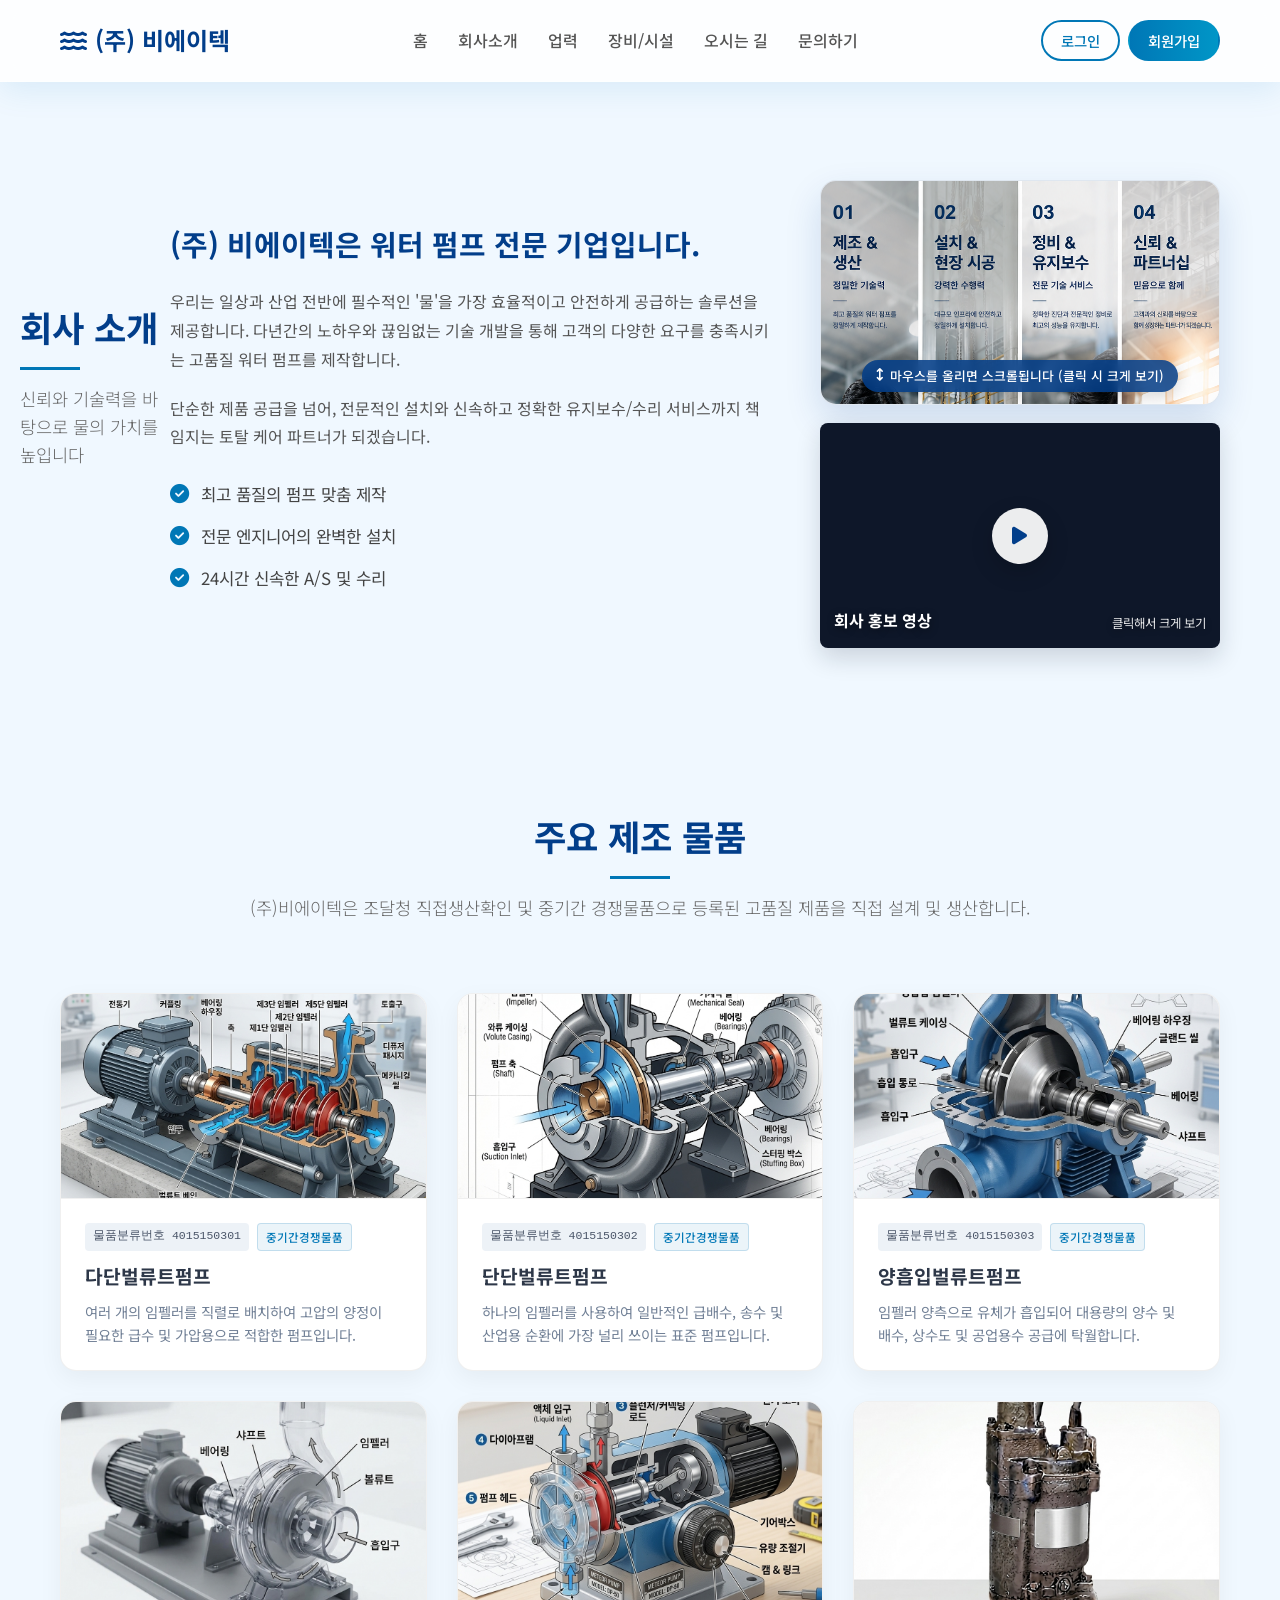
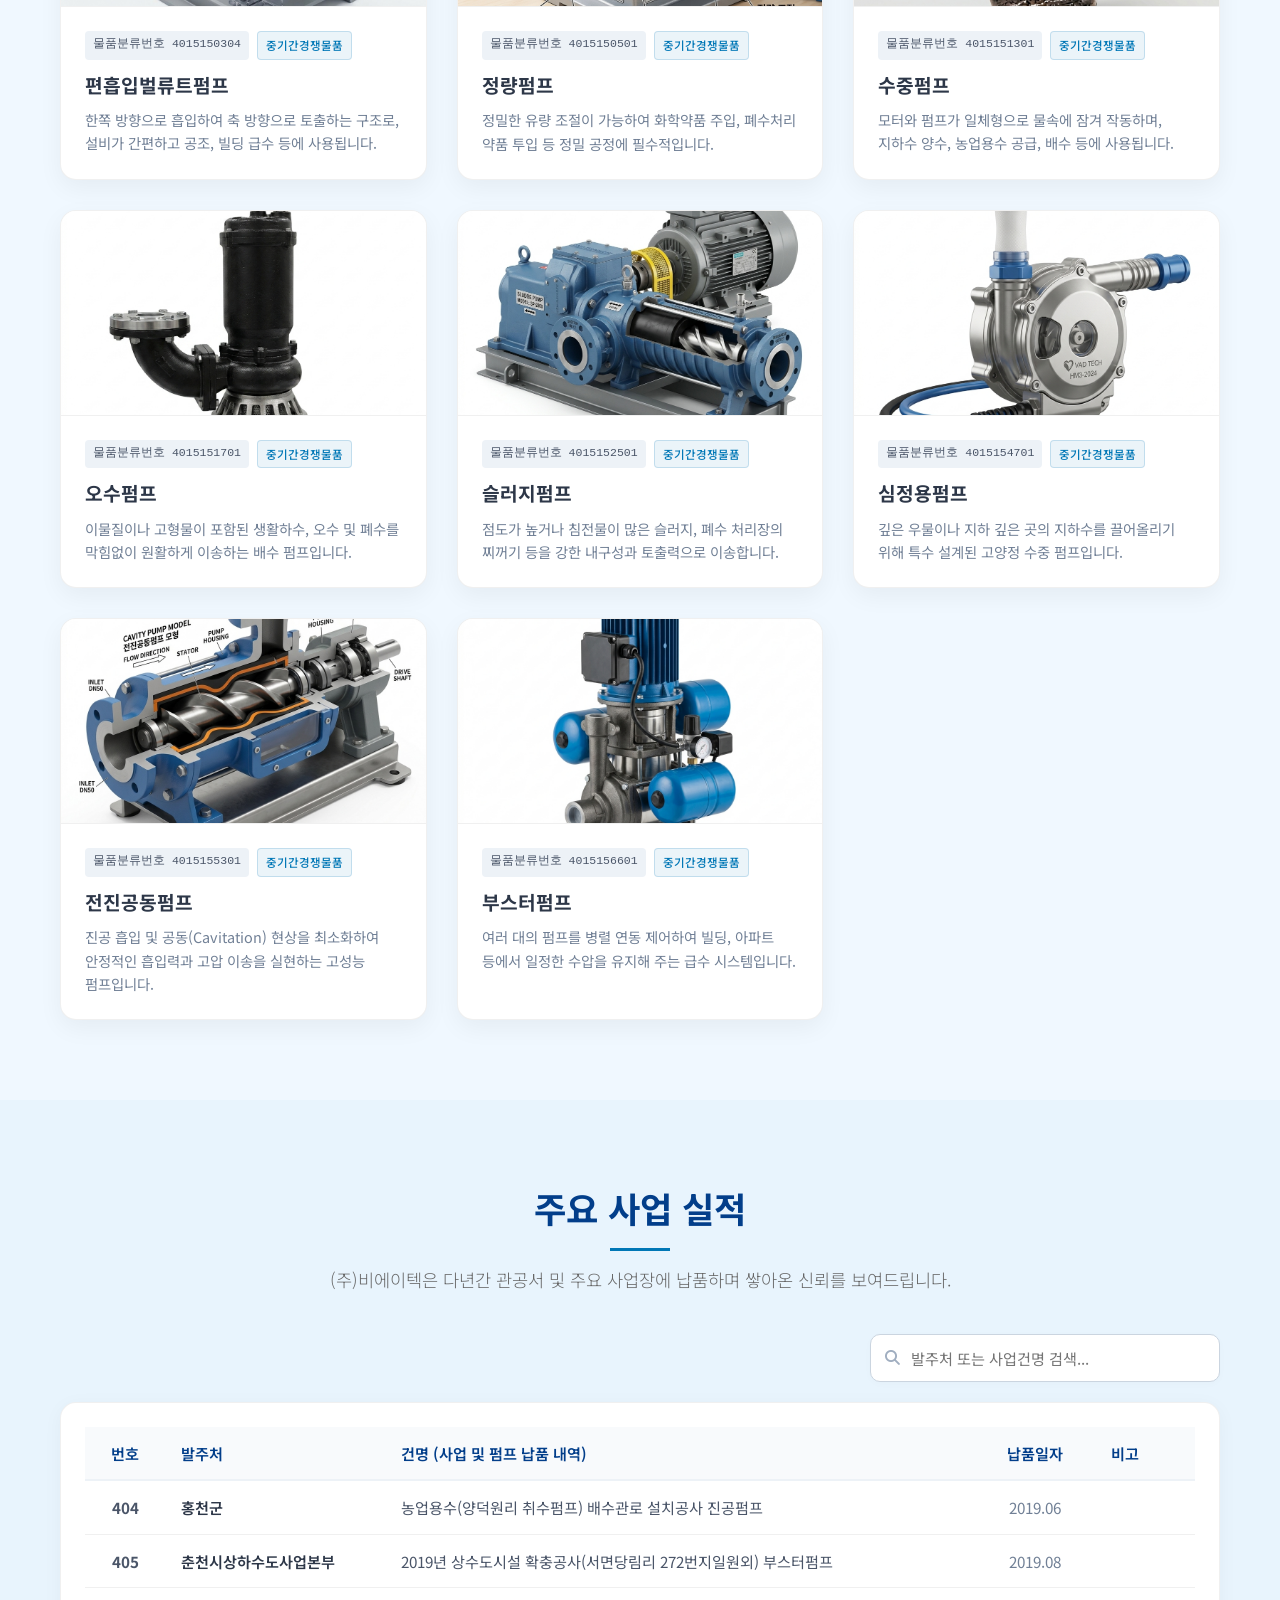
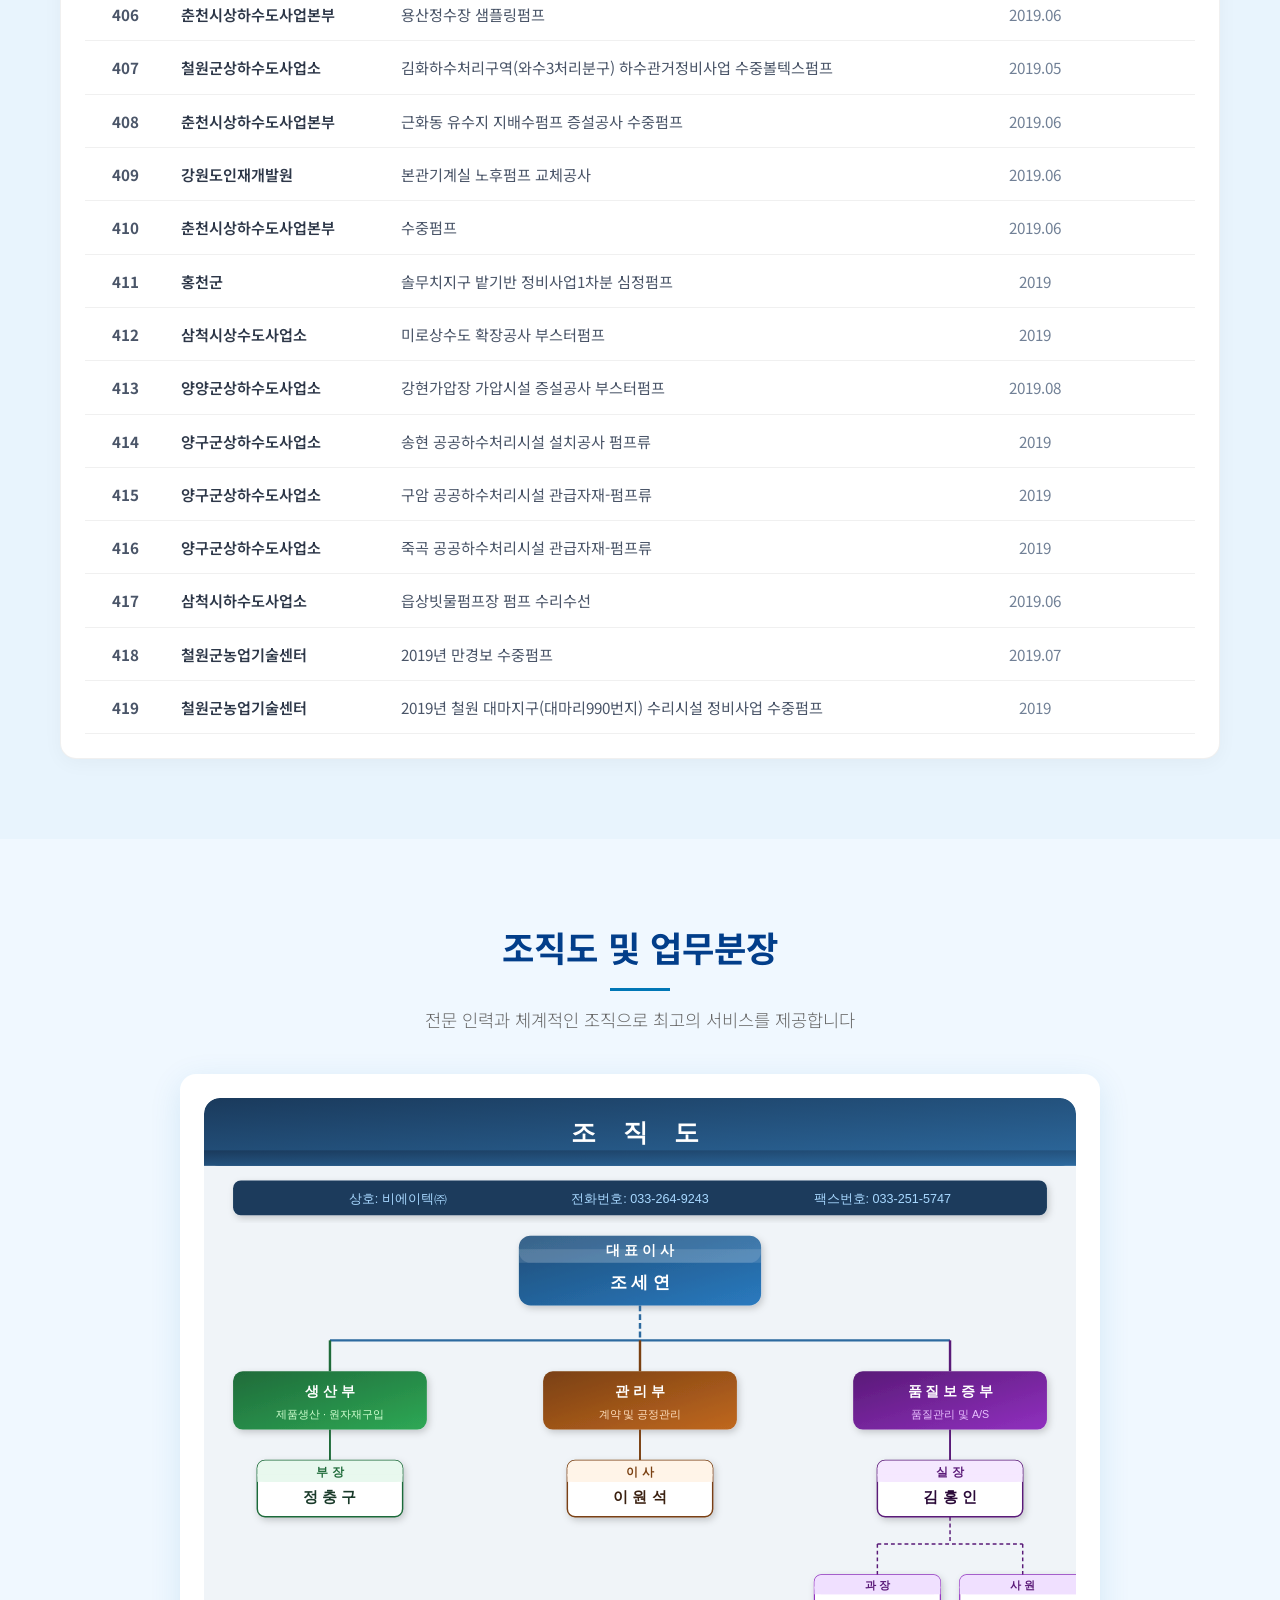
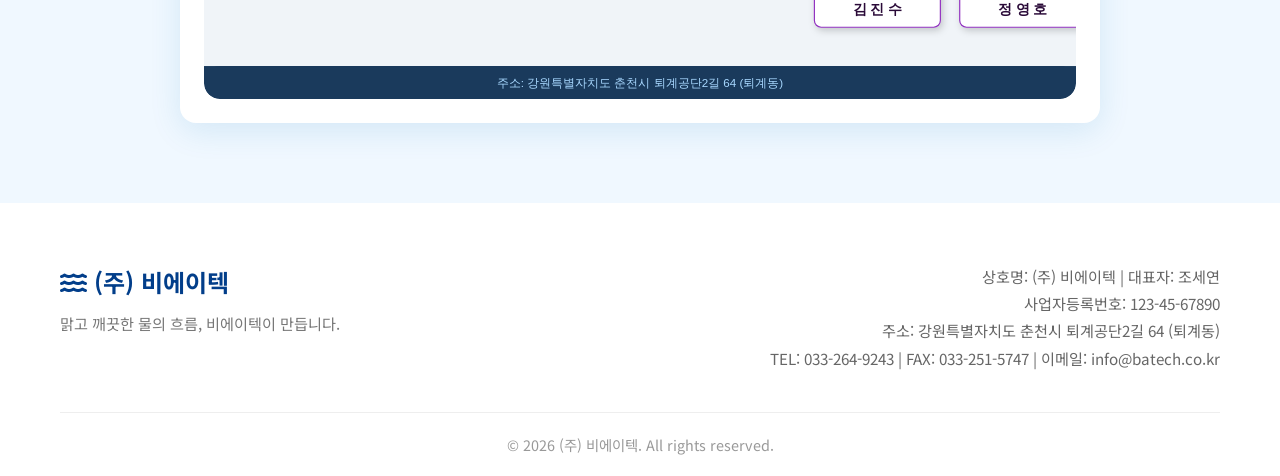
==== commit a67206d3: "변경14" ====
--- a/about.html
+++ b/about.html
@@ -260,8 +260,48 @@
             </div>
         </section>
 
+        <!-- 주요 사업 실적 섹션 -->
+        <section id="achievements" class="section section-alt">
+            <div class="container" style="flex-direction: column; align-items: stretch;">
+                <div class="section-header reveal" style="text-align: center; margin-bottom: 40px;">
+                    <h2>주요 사업 실적</h2>
+                    <p>(주)비에이텍은 다년간 관공서 및 주요 사업장에 납품하며 쌓아온 신뢰를 보여드립니다.</p>
+                </div>
+                
+                <div class="achievements-search reveal" style="display: flex; gap: 10px; margin-bottom: 20px; justify-content: flex-end;">
+                    <div style="position: relative; max-width: 350px; width: 100%;">
+                        <input type="text" id="achievement-search" placeholder="발주처 또는 사업건명 검색..." style="width: 100%; padding: 12px 16px 12px 40px; border: 1px solid #cbd5e0; border-radius: 10px; font-size: 0.95rem; box-shadow: 0 2px 8px rgba(0,0,0,0.02); box-sizing: border-box;">
+                        <i class="fa-solid fa-magnifying-glass" style="position: absolute; left: 15px; top: 50%; transform: translateY(-50%); color: #a0aec0; font-size: 0.95rem;"></i>
+                    </div>
+                </div>
+
+                <div class="achievements-board reveal" style="background: #ffffff; border-radius: 16px; box-shadow: 0 4px 20px rgba(0,0,0,0.04); border: 1px solid rgba(0,0,0,0.06); padding: 24px; overflow: hidden;">
+                    <div class="table-responsive" style="overflow-x: auto;">
+                        <table class="inquiry-table" style="width: 100%; border-collapse: collapse; text-align: left;">
+                            <thead>
+                                <tr style="background: #f7fafc; border-bottom: 2px solid #edf2f7;">
+                                    <th style="padding: 14px 16px; font-weight: 600; width: 80px; text-align: center;">번호</th>
+                                    <th style="padding: 14px 16px; font-weight: 600; width: 220px;">발주처</th>
+                                    <th style="padding: 14px 16px; font-weight: 600;">건명 (사업 및 펌프 납품 내역)</th>
+                                    <th style="padding: 14px 16px; font-weight: 600; width: 120px; text-align: center;">납품일자</th>
+                                    <th style="padding: 14px 16px; font-weight: 600; width: 100px;">비고</th>
+                                </tr>
+                            </thead>
+                            <tbody id="achievement-list">
+                                <!-- 자바스크립트로 동적 렌더링 -->
+                            </tbody>
+                        </table>
+                    </div>
+                    <div id="achievement-empty" class="inquiry-empty hidden" style="text-align: center; padding: 40px 0;">
+                        <i class="fa-solid fa-folder-open" style="font-size: 2.5rem; color: #cbd5e0; margin-bottom: 12px;"></i>
+                        <p style="color: #718096; margin: 0;">검색 결과와 일치하는 실적 내역이 없습니다.</p>
+                    </div>
+                </div>
+            </div>
+        </section>
+
         <!-- 조직도 및 업무분장 섹션 -->
-        <section id="org-chart" class="section section-alt">
+        <section id="org-chart" class="section">
             <div class="container" style="flex-direction: column; align-items: stretch;">
                 <div class="section-header reveal" style="text-align:center; margin-bottom: 40px;">
                     <h2>조직도 및 업무분장</h2>
@@ -311,5 +351,104 @@
 
     <script src="script.js"></script>
     <script src="auth.js"></script>
+    <script>
+        document.addEventListener("DOMContentLoaded", () => {
+            const INITIAL_ACHIEVEMENTS = [
+                { no: 404, client: "홍천군", project: "농업용수(양덕원리 취수펌프) 배수관로 설치공사 진공펌프", date: "2019.06", remark: "" },
+                { no: 405, client: "춘천시상하수도사업본부", project: "2019년 상수도시설 확충공사(서면당림리 272번지일원외) 부스터펌프", date: "2019.08", remark: "" },
+                { no: 406, client: "춘천시상하수도사업본부", project: "용산정수장 샘플링펌프", date: "2019.06", remark: "" },
+                { no: 407, client: "철원군상하수도사업소", project: "김화하수처리구역(와수3처리분구) 하수관거정비사업 수중볼텍스펌프", date: "2019.05", remark: "" },
+                { no: 408, client: "춘천시상하수도사업본부", project: "근화동 유수지 지배수펌프 증설공사 수중펌프", date: "2019.06", remark: "" },
+                { no: 409, client: "강원도인재개발원", project: "본관기계실 노후펌프 교체공사", date: "2019.06", remark: "" },
+                { no: 410, client: "춘천시상하수도사업본부", project: "수중펌프", date: "2019.06", remark: "" },
+                { no: 411, client: "홍천군", project: "솔무치지구 밭기반 정비사업1차분 심정펌프", date: "2019", remark: "" },
+                { no: 412, client: "삼척시상수도사업소", project: "미로상수도 확장공사 부스터펌프", date: "2019", remark: "" },
+                { no: 413, client: "양양군상하수도사업소", project: "강현가압장 가압시설 증설공사 부스터펌프", date: "2019.08", remark: "" },
+                { no: 414, client: "양구군상하수도사업소", project: "송현 공공하수처리시설 설치공사 펌프류", date: "2019", remark: "" },
+                { no: 415, client: "양구군상하수도사업소", project: "구암 공공하수처리시설 관급자재-펌프류", date: "2019", remark: "" },
+                { no: 416, client: "양구군상하수도사업소", project: "죽곡 공공하수처리시설 관급자재-펌프류", date: "2019", remark: "" },
+                { no: 417, client: "삼척시하수도사업소", project: "읍상빗물펌프장 펌프 수리수선", date: "2019.06", remark: "" },
+                { no: 418, client: "철원군농업기술센터", project: "2019년 만경보 수중펌프", date: "2019.07", remark: "" },
+                { no: 419, client: "철원군농업기술센터", project: "2019년 철원 대마지구(대마리990번지) 수리시설 정비사업 수중펌프", date: "2019", remark: "" }
+            ];
+
+            const STORAGE_KEY = "batech_achievements";
+
+            function getAchievements() {
+                try {
+                    const data = localStorage.getItem(STORAGE_KEY);
+                    if (!data) {
+                        localStorage.setItem(STORAGE_KEY, JSON.stringify(INITIAL_ACHIEVEMENTS));
+                        return INITIAL_ACHIEVEMENTS;
+                    }
+                    return JSON.parse(data);
+                } catch (e) {
+                    return INITIAL_ACHIEVEMENTS;
+                }
+            }
+
+            function renderAchievements(filter = "") {
+                const listEl = document.getElementById("achievement-list");
+                const emptyEl = document.getElementById("achievement-empty");
+                if (!listEl) return;
+
+                const achievements = getAchievements();
+                const keyword = filter.trim().toLowerCase();
+                const filtered = keyword
+                    ? achievements.filter(item => 
+                        item.client.toLowerCase().includes(keyword) || 
+                        item.project.toLowerCase().includes(keyword)
+                      )
+                    : achievements;
+
+                const sorted = filtered.slice().sort((a, b) => parseInt(a.no) - parseInt(b.no));
+
+                if (sorted.length === 0) {
+                    listEl.innerHTML = "";
+                    emptyEl?.classList.remove("hidden");
+                    return;
+                }
+
+                emptyEl?.classList.add("hidden");
+                listEl.innerHTML = sorted.map(item => `
+                    <tr style="border-bottom: 1px solid #edf2f7; transition: background 0.15s;">
+                        <td style="padding: 14px 16px; text-align: center; font-weight: 700; color: #4a5568;">${item.no}</td>
+                        <td style="padding: 14px 16px; font-weight: 600; color: #2d3748;">${escapeHtml(item.client)}</td>
+                        <td style="padding: 14px 16px; color: #4a5568;">${escapeHtml(item.project)}</td>
+                        <td style="padding: 14px 16px; text-align: center; color: #718096;">${escapeHtml(item.date)}</td>
+                        <td style="padding: 14px 16px; color: #718096;">${escapeHtml(item.remark || "")}</td>
+                    </tr>
+                `).join("");
+
+                listEl.querySelectorAll("tr").forEach(row => {
+                    row.addEventListener("mouseenter", () => row.style.background = "#f7fafc");
+                    row.addEventListener("mouseleave", () => row.style.background = "none");
+                });
+            }
+
+            function escapeHtml(text) {
+                if (!text) return "";
+                const div = document.createElement("div");
+                div.textContent = text;
+                return div.innerHTML;
+            }
+
+            // Bind search
+            const searchInput = document.getElementById("achievement-search");
+            searchInput?.addEventListener("input", (e) => {
+                renderAchievements(e.target.value);
+            });
+
+            // Initial render
+            renderAchievements();
+
+            // Listen for storage updates
+            window.addEventListener("storage", (e) => {
+                if (e.key === STORAGE_KEY) {
+                    renderAchievements(searchInput ? searchInput.value : "");
+                }
+            });
+        });
+    </script>
 </body>
 </html>
